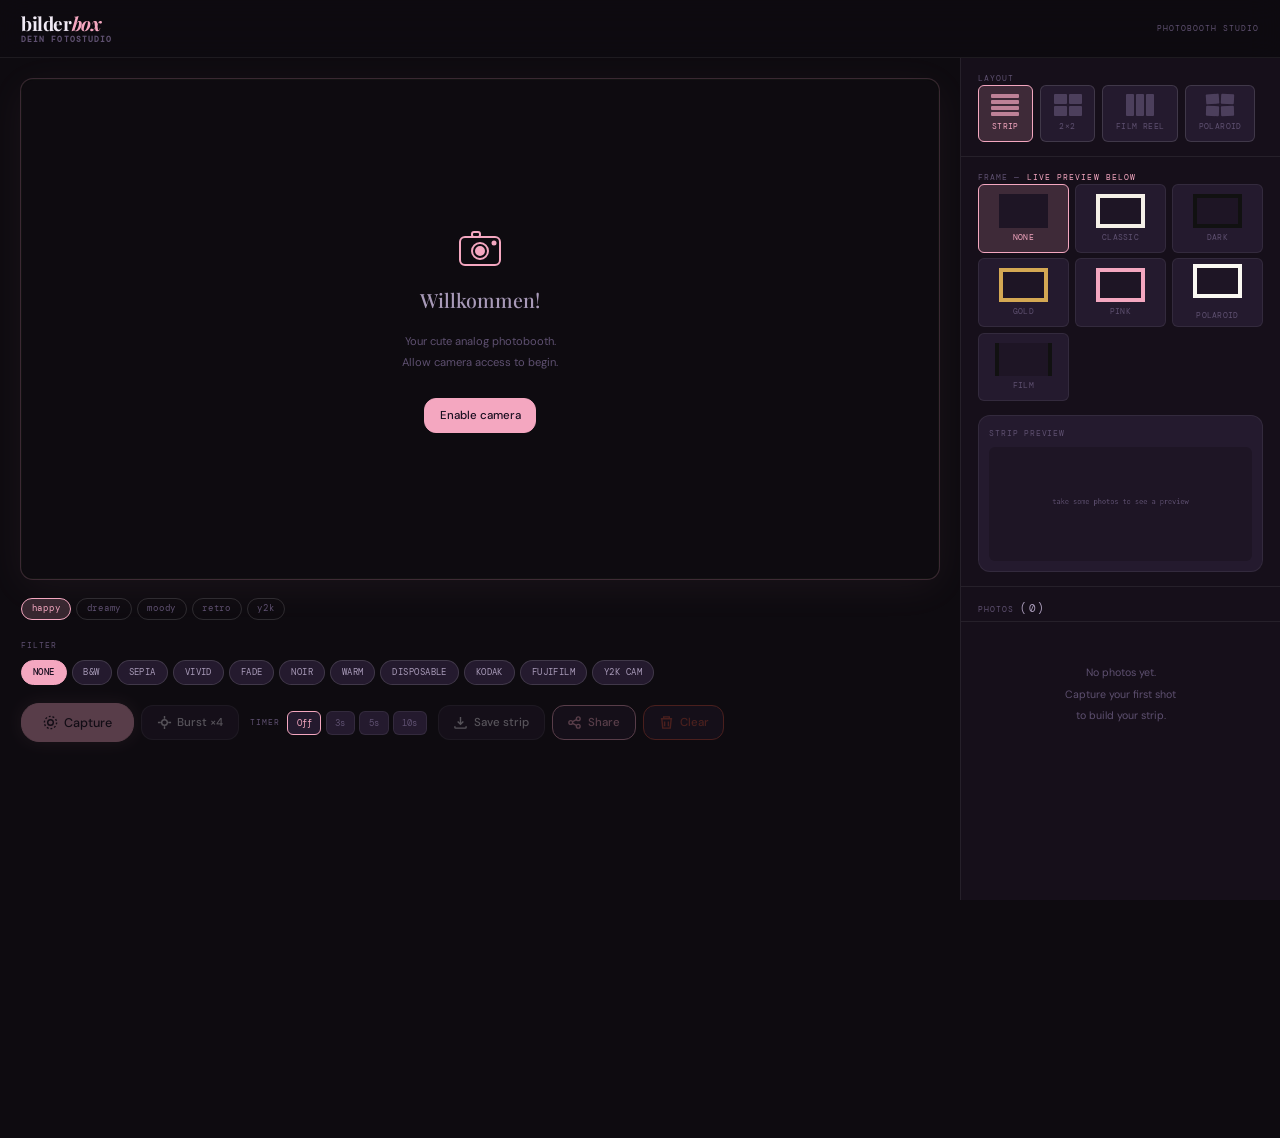
==== index.html @ 15bdc226 "initial commit" ====
<!doctype html>
<html lang="en">
  <head>
    <meta charset="UTF-8" />
    <meta name="viewport" content="width=device-width, initial-scale=1.0" />
    <meta name="theme-color" content="#f4a7c0" />
    <meta
      name="description"
      content="Bilderbox — your cute analog-style photobooth"
    />
    <meta name="apple-mobile-web-app-capable" content="yes" />
    <meta
      name="apple-mobile-web-app-status-bar-style"
      content="black-translucent"
    />
    <meta name="apple-mobile-web-app-title" content="Bilderbox" />
    <title>Bilderbox — Photobooth</title>

    <link rel="manifest" href="manifest.json" />
    <link rel="icon" href="icons/icon.svg" type="image/svg+xml" />
    <link rel="apple-touch-icon" href="icons/icon-192.png" />

    <!-- Bootstrap 5 -->
    <link
      rel="stylesheet"
      href="https://cdn.jsdelivr.net/npm/bootstrap@5.3.3/dist/css/bootstrap.min.css"
    />

    <!-- Google Fonts -->
    <link rel="preconnect" href="https://fonts.googleapis.com" />
    <link
      href="https://fonts.googleapis.com/css2?family=Playfair+Display:ital,wght@0,500;0,700;1,500&family=DM+Mono:wght@400;500&family=DM+Sans:wght@300;400;500&display=swap"
      rel="stylesheet"
    />

    <!-- QR Code lib -->
    <script src="https://cdn.jsdelivr.net/npm/qrcodejs@1.0.0/qrcode.min.js"></script>

    <link rel="stylesheet" href="css/style.css" />
  </head>
  <body>
    <!-- ─── Header ─── -->
    <header class="app-header">
      <div
        class="container-fluid px-3 px-md-4 h-100 d-flex align-items-center justify-content-between"
      >
        <div class="logo">
          bilder<span>box</span>
          <div class="logo-sub">dein fotostudio</div>
        </div>
        <div class="d-flex align-items-center gap-3">
          <div
            id="pwa-install-btn"
            class="install-btn"
            style="display: none"
            onclick="installPWA()"
          >
            <svg
              width="13"
              height="13"
              viewBox="0 0 16 16"
              fill="none"
              stroke="currentColor"
              stroke-width="1.5"
            >
              <path d="M8 2v8M5 7l3 3 3-3" />
              <path d="M2 13h12" />
            </svg>
            Install app
          </div>
          <div class="header-tag">Photobooth Studio</div>
        </div>
      </div>
    </header>

    <!-- ─── App body ─── -->
    <div class="app-body">
      <div class="container-fluid h-100 px-0">
        <div class="row g-0 h-100">
          <!-- ─── Main column ─── -->
          <div class="col-12 col-lg-8 col-xl-9 main-col">
            <!-- Camera -->
            <div class="camera-wrap" id="camera-wrap">
              <div id="startup" class="startup-screen">
                <div class="startup-icon">
                  <svg
                    width="48"
                    height="48"
                    viewBox="0 0 48 48"
                    fill="none"
                    stroke="#f4a7c0"
                    stroke-width="2"
                  >
                    <rect x="4" y="12" width="40" height="28" rx="5" />
                    <circle cx="24" cy="26" r="8" />
                    <circle cx="24" cy="26" r="4" fill="#f4a7c0" />
                    <rect x="16" y="7" width="8" height="5" rx="2" />
                    <circle
                      cx="38"
                      cy="18"
                      r="2.5"
                      fill="#f4a7c0"
                      stroke="none"
                    />
                  </svg>
                </div>
                <h2>Willkommen!</h2>
                <p>
                  Your cute analog photobooth.<br />Allow camera access to
                  begin.
                </p>
                <button class="btn-bb btn-pink" onclick="startCamera()">
                  Enable camera
                </button>
              </div>

              <video id="video" autoplay muted playsinline></video>
              <canvas id="canvas-preview"></canvas>
              <div class="grain"></div>
              <div class="frame-overlay" id="frame-overlay"></div>
              <div class="vignette"></div>
              <div id="countdown"></div>
              <div class="flash" id="flash"></div>

              <!-- Live filter label -->
              <div class="live-filter-label" id="live-filter-label"></div>
            </div>

            <!-- Cute emotion strip -->
            <div class="mood-bar">
              <span onclick="setMood('happy')" class="mood active" title="happy"
                >happy</span
              >
              <span onclick="setMood('dreamy')" class="mood" title="dreamy"
                >dreamy</span
              >
              <span onclick="setMood('moody')" class="mood" title="moody"
                >moody</span
              >
              <span onclick="setMood('retro')" class="mood" title="retro"
                >retro</span
              >
              <span onclick="setMood('y2k')" class="mood" title="y2k">y2k</span>
            </div>

            <!-- Filters -->
            <div class="section-block">
              <div class="section-label">Filter</div>
              <div class="filter-bar" id="filter-bar">
                <button
                  class="filter-btn active"
                  data-filter="none"
                  onclick="setFilter('none', this)"
                >
                  None
                </button>
                <button
                  class="filter-btn"
                  data-filter="bw"
                  onclick="setFilter('bw', this)"
                >
                  B&amp;W
                </button>
                <button
                  class="filter-btn"
                  data-filter="sepia"
                  onclick="setFilter('sepia', this)"
                >
                  Sepia
                </button>
                <button
                  class="filter-btn"
                  data-filter="vivid"
                  onclick="setFilter('vivid', this)"
                >
                  Vivid
                </button>
                <button
                  class="filter-btn"
                  data-filter="fade"
                  onclick="setFilter('fade', this)"
                >
                  Fade
                </button>
                <button
                  class="filter-btn"
                  data-filter="noir"
                  onclick="setFilter('noir', this)"
                >
                  Noir
                </button>
                <button
                  class="filter-btn"
                  data-filter="warm"
                  onclick="setFilter('warm', this)"
                >
                  Warm
                </button>
                <button
                  class="filter-btn"
                  data-filter="disposable"
                  onclick="setFilter('disposable', this)"
                >
                  Disposable
                </button>
                <button
                  class="filter-btn"
                  data-filter="kodak"
                  onclick="setFilter('kodak', this)"
                >
                  Kodak
                </button>
                <button
                  class="filter-btn"
                  data-filter="fujifilm"
                  onclick="setFilter('fujifilm', this)"
                >
                  Fujifilm
                </button>
                <button
                  class="filter-btn"
                  data-filter="y2k"
                  onclick="setFilter('y2k', this)"
                >
                  Y2K Cam
                </button>
              </div>
            </div>

            <!-- Layout selector (mobile) -->
            <div class="section-block d-lg-none">
              <div class="section-label">Layout</div>
              <div id="layout-bar-mobile" class="layout-bar"></div>
            </div>

            <!-- Frame selector (mobile) -->
            <div class="section-block d-lg-none">
              <div class="section-label">
                Frame — <span class="text-pink">preview updates live</span>
              </div>
              <div class="frames-grid" id="frames-grid-mobile"></div>
              <!-- Live strip preview (mobile) -->
              <div class="strip-preview-wrap" id="strip-preview-mobile">
                <div class="strip-preview-label">Strip preview</div>
                <canvas
                  id="strip-preview-canvas-mobile"
                  class="strip-preview-canvas"
                ></canvas>
              </div>
            </div>

            <!-- Controls -->
            <div class="section-block">
              <div class="controls-row">
                <div class="d-flex gap-2 flex-wrap align-items-center">
                  <button
                    class="btn-bb btn-pink capture-main"
                    id="capture-btn"
                    onclick="capturePhoto()"
                    disabled
                  >
                    <svg
                      width="15"
                      height="15"
                      viewBox="0 0 16 16"
                      fill="none"
                      stroke="currentColor"
                      stroke-width="1.5"
                    >
                      <circle cx="8" cy="8" r="3" />
                      <circle cx="8" cy="8" r="6.5" stroke-dasharray="2 2" />
                    </svg>
                    Capture
                  </button>
                  <button
                    class="btn-bb"
                    id="burst-btn"
                    onclick="startBurst()"
                    disabled
                  >
                    <svg
                      width="15"
                      height="15"
                      viewBox="0 0 16 16"
                      fill="none"
                      stroke="currentColor"
                      stroke-width="1.5"
                    >
                      <path d="M1 8h3M12 8h3M8 1v3M8 12v3" />
                      <circle cx="8" cy="8" r="3" />
                    </svg>
                    Burst ×4
                  </button>
                </div>

                <div class="d-flex align-items-center gap-2 flex-wrap">
                  <span class="section-label mb-0">Timer</span>
                  <div class="timer-btns">
                    <button
                      class="timer-btn active"
                      onclick="setTimer(0, this)"
                    >
                      Off
                    </button>
                    <button class="timer-btn" onclick="setTimer(3, this)">
                      3s
                    </button>
                    <button class="timer-btn" onclick="setTimer(5, this)">
                      5s
                    </button>
                    <button class="timer-btn" onclick="setTimer(10, this)">
                      10s
                    </button>
                  </div>
                </div>

                <div class="d-flex gap-2 flex-wrap">
                  <button
                    class="btn-bb"
                    onclick="downloadStrip()"
                    id="print-btn"
                    disabled
                  >
                    <svg
                      width="15"
                      height="15"
                      viewBox="0 0 16 16"
                      fill="none"
                      stroke="currentColor"
                      stroke-width="1.5"
                    >
                      <path d="M8 2v8M5 7l3 3 3-3" />
                      <path d="M2 12v1a1 1 0 001 1h10a1 1 0 001-1v-1" />
                    </svg>
                    Save strip
                  </button>
                  <button
                    class="btn-bb btn-share-main"
                    onclick="openShareHub()"
                    id="share-hub-btn"
                    disabled
                  >
                    <svg
                      width="15"
                      height="15"
                      viewBox="0 0 16 16"
                      fill="none"
                      stroke="currentColor"
                      stroke-width="1.5"
                    >
                      <circle cx="12" cy="4" r="2" />
                      <circle cx="4" cy="8" r="2" />
                      <circle cx="12" cy="12" r="2" />
                      <path d="M6 7l4-2M6 9l4 2" />
                    </svg>
                    Share
                  </button>
                  <button
                    class="btn-bb btn-danger-bb"
                    onclick="clearAll()"
                    id="clear-btn"
                    disabled
                  >
                    <svg
                      width="15"
                      height="15"
                      viewBox="0 0 16 16"
                      fill="none"
                      stroke="currentColor"
                      stroke-width="1.5"
                    >
                      <path
                        d="M2 4h12M5 4V2h6v2M6 7v5M10 7v5M3 4l1 10h8l1-10"
                      />
                    </svg>
                    Clear
                  </button>
                </div>
              </div>
            </div>

            <!-- Mobile strip -->
            <div class="section-block d-lg-none">
              <div class="section-label">
                Photos <span id="photo-count-m" class="count-badge">(0)</span>
              </div>
              <div class="strip-wrap-h" id="strip-wrap-mobile"></div>
            </div>
          </div>
          <!-- /main-col -->

          <!-- ─── Sidebar ─── -->
          <div class="col-lg-4 col-xl-3 sidebar d-none d-lg-flex flex-column">
            <!-- Layout -->
            <div class="sidebar-section">
              <div class="section-label">Layout</div>
              <div id="layout-bar-desktop" class="layout-bar"></div>
            </div>

            <!-- Frame -->
            <div class="sidebar-section">
              <div class="section-label">
                Frame — <span class="text-pink">live preview below</span>
              </div>
              <div class="frames-grid" id="frames-grid-desktop"></div>

              <!-- Live strip preview (desktop) -->
              <div class="strip-preview-wrap mt-3" id="strip-preview-desktop">
                <div class="strip-preview-label">Strip preview</div>
                <canvas
                  id="strip-preview-canvas-desktop"
                  class="strip-preview-canvas"
                ></canvas>
              </div>
            </div>

            <!-- Strip -->
            <div class="sidebar-section pb-1">
              <div class="section-label">
                Photos <span id="photo-count-d" class="count-badge">(0)</span>
              </div>
            </div>
            <div class="strip-wrap flex-fill" id="strip-wrap-desktop">
              <div class="strip-empty" id="strip-empty-d">
                No photos yet.<br />Capture your first shot<br />to build your
                strip.
              </div>
            </div>
          </div>
        </div>
      </div>
    </div>

    <!-- ─── Share Hub Modal ─── -->
    <div class="modal-bg" id="share-modal">
      <div class="modal-card share-hub-card">
        <div class="modal-header-row">
          <h3>Share your strip</h3>
          <button class="modal-close" onclick="closeModal('share-modal')">
            &#10005;
          </button>
        </div>

        <canvas id="share-preview-canvas" class="share-preview-canvas"></canvas>

        <!-- Layout for reel/story -->
        <div class="share-layout-row">
          <button
            class="share-layout-btn active"
            onclick="setShareFormat('strip', this)"
          >
            Strip
          </button>
          <button
            class="share-layout-btn"
            onclick="setShareFormat('reel', this)"
          >
            Reel / Story (9:16)
          </button>
          <button
            class="share-layout-btn"
            onclick="setShareFormat('grid', this)"
          >
            Grid (1:1)
          </button>
        </div>

        <!-- Share buttons -->
        <div class="share-grid">
          <button class="share-btn" onclick="shareToInstagram()">
            <svg
              class="share-ico"
              viewBox="0 0 24 24"
              fill="none"
              stroke="currentColor"
              stroke-width="1.5"
            >
              <rect x="2" y="2" width="20" height="20" rx="5" />
              <circle cx="12" cy="12" r="4.5" />
              <circle cx="17.5" cy="6.5" r="1" fill="currentColor" />
            </svg>
            Instagram
          </button>
          <button class="share-btn" onclick="shareNative()">
            <svg
              class="share-ico"
              viewBox="0 0 24 24"
              fill="none"
              stroke="currentColor"
              stroke-width="1.5"
            >
              <circle cx="18" cy="6" r="3" />
              <circle cx="6" cy="12" r="3" />
              <circle cx="18" cy="18" r="3" />
              <path d="M9 10.5l6-3M9 13.5l6 3" />
            </svg>
            Share
          </button>
          <button class="share-btn" onclick="downloadShareImage()">
            <svg
              class="share-ico"
              viewBox="0 0 24 24"
              fill="none"
              stroke="currentColor"
              stroke-width="1.5"
            >
              <path d="M12 4v12M8 12l4 4 4-4" />
              <path d="M4 18v1a1 1 0 001 1h14a1 1 0 001-1v-1" />
            </svg>
            Download
          </button>
          <button class="share-btn" onclick="showQR()">
            <svg
              class="share-ico"
              viewBox="0 0 24 24"
              fill="none"
              stroke="currentColor"
              stroke-width="1.5"
            >
              <rect x="3" y="3" width="7" height="7" rx="1" />
              <rect x="14" y="3" width="7" height="7" rx="1" />
              <rect x="3" y="14" width="7" height="7" rx="1" />
              <rect
                x="5"
                y="5"
                width="3"
                height="3"
                fill="currentColor"
                stroke="none"
              />
              <rect
                x="16"
                y="5"
                width="3"
                height="3"
                fill="currentColor"
                stroke="none"
              />
              <rect
                x="5"
                y="16"
                width="3"
                height="3"
                fill="currentColor"
                stroke="none"
              />
              <path d="M14 14h3v3M14 17v3h3M17 14h3" />
            </svg>
            QR Code
          </button>
        </div>

        <!-- QR section (hidden by default) -->
        <div id="qr-section" class="qr-section" style="display: none">
          <div class="qr-label">Scan to download this photo strip</div>
          <div id="qr-code-wrap"></div>
          <div class="qr-note">Opens download link. Works on any phone.</div>
        </div>

        <button
          class="btn-bb mt-2"
          style="align-self: flex-start"
          onclick="closeModal('share-modal')"
        >
          Close
        </button>
      </div>
    </div>

    <!-- ─── Single photo modal ─── -->
    <div class="modal-bg" id="photo-modal">
      <div class="modal-card">
        <div class="modal-header-row">
          <h3>Photo</h3>
          <button class="modal-close" onclick="closeModal('photo-modal')">
            &#10005;
          </button>
        </div>
        <img class="modal-preview" id="modal-img" src="" alt="" />
        <div class="d-flex gap-2 flex-wrap">
          <button class="btn-bb btn-pink" onclick="downloadSingle()">
            Download
          </button>
          <button class="btn-bb" onclick="shareNativeSingle()">Share</button>
          <button class="btn-bb btn-danger-bb" onclick="deleteCurrent()">
            Delete
          </button>
        </div>
      </div>
    </div>

    <footer class="app-footer">
      <!-- Top section -->
      <div class="footer-top">
        <!-- Brand -->
        <div class="footer-brand">
          <div>
            <a href="index.html" class="footer-logo">bilder<span>box</span></a>
            <div class="footer-logo-sub">dein fotostudio</div>
          </div>
          <p class="footer-tagline">
            Your cute analog photobooth. No servers, no sign-ups, no cloud.
          </p>
          <div class="status-pill">
            <span class="status-dot"></span>
            All systems operational
          </div>
        </div>

        <!-- Navigation -->
        <div class="footer-nav-block">
          <div class="footer-nav-label">Pages</div>
          <a href="index.html" class="footer-nav-link">
            <span class="link-dot"></span> Photobooth
          </a>
          <a href="about.html" class="footer-nav-link">
            <span class="link-dot"></span> About
          </a>
          <a href="privacy.html" class="footer-nav-link">
            <span class="link-dot"></span> Privacy Policy
          </a>
          <a href="terms.html" class="footer-nav-link">
            <span class="link-dot"></span> Terms of Service
          </a>
          <!-- <a href="mailto:hello@bilderbox.app" class="footer-nav-link">
            <span class="link-dot"></span> Contact
          </a> -->
        </div>

        <!-- Info -->
        <div class="footer-info-block">
          <div class="footer-nav-label">How it works</div>
          <div class="footer-info-item">
            <svg
              width="13"
              height="13"
              viewBox="0 0 16 16"
              fill="none"
              stroke="var(--pink)"
              stroke-width="1.4"
            >
              <circle cx="8" cy="8" r="6.5" />
              <path d="M8 5v4l2.5 1.5" />
            </svg>
            Runs entirely in your browser
          </div>
          <div class="footer-info-item">
            <svg
              width="13"
              height="13"
              viewBox="0 0 16 16"
              fill="none"
              stroke="var(--pink)"
              stroke-width="1.4"
            >
              <rect x="2" y="3" width="12" height="10" rx="1.5" />
              <path d="M5 3V2M11 3V2M2 7h12" />
            </svg>
            Photos stay on your device
          </div>
          <div class="footer-info-item">
            <svg
              width="13"
              height="13"
              viewBox="0 0 16 16"
              fill="none"
              stroke="var(--pink)"
              stroke-width="1.4"
            >
              <path d="M8 2a6 6 0 100 12A6 6 0 008 2z" />
              <path d="M8 5v3l2 2" />
            </svg>
            Zero data collected, ever
          </div>
          <div class="footer-info-item">
            <svg
              width="13"
              height="13"
              viewBox="0 0 16 16"
              fill="none"
              stroke="var(--pink)"
              stroke-width="1.4"
            >
              <path d="M2 10s2-2 4-2 4 4 6 4 4-2 4-2" />
            </svg>
            Installs as a PWA
          </div>
        </div>
      </div>

      <!-- Bottom bar -->
      <div class="footer-bottom">
        <div class="footer-copy">
          &copy; 2026 Bilderbox. All rights reserved.
        </div>
        <div class="footer-legal-links">
          <a href="privacy.html">Privacy</a>
          <a href="terms.html">Terms</a>
          <a href="about.html">About</a>
          <a href="404.html">404</a>
        </div>
        <div class="footer-made-with">
          made with <span>&hearts;</span> and a camera
        </div>
      </div>
    </footer>

    <!-- ─── Toast ─── -->
    <div class="toast-msg" id="toast"></div>

    <!-- Hidden canvases -->
    <canvas id="strip-canvas" style="display: none"></canvas>
    <script src="https://cdn.jsdelivr.net/npm/bootstrap@5.3.3/dist/js/bootstrap.bundle.min.js"></script>
    <script src="js/app.js"></script>
  </body>
</html>
---- css/style.css ----
/* ─────────────────────────────────────────
   Bilderbox — style.css
   Dark + Baby Pink theme, mobile-first, responsive
───────────────────────────────────────── */

/* ─── Tokens ─── */
:root {
  --bg: #0e0b10;
  --bg2: #160f1a;
  --bg3: #1e1525;
  --surface: #241a2e;
  --surface2: #2e2040;
  --border: rgba(255, 255, 255, 0.07);
  --border2: rgba(255, 255, 255, 0.13);

  /* baby pink palette */
  --pink: #f4a7c0;
  --pink2: #f9cad8;
  --pink3: #fce8ef;
  --pink-dim: rgba(244, 167, 192, 0.18);
  --pink-glow: rgba(244, 167, 192, 0.08);

  --text: #f0eaf5;
  --text2: #a89ab8;
  --text3: #5e5070;
  --accent: #d4a853;

  --red: #c84b3a;
  --radius: 6px;
  --radius2: 12px;
  --radius3: 18px;
  --header-h: 58px;
}

/* ─── Reset ─── */
*,
*::before,
*::after {
  box-sizing: border-box;
  margin: 0;
  padding: 0;
}

html,
body {
  height: 100%;
  background: var(--bg);
  color: var(--text);
  font-family: "DM Sans", sans-serif;
  font-size: 14px;
  line-height: 1.6;
  overflow-x: hidden;
}

::-webkit-scrollbar {
  width: 4px;
  height: 4px;
}
::-webkit-scrollbar-track {
  background: transparent;
}
::-webkit-scrollbar-thumb {
  background: var(--border2);
  border-radius: 2px;
}

.text-pink {
  color: var(--pink);
}

/* ─────────────────────────────────────────
   Header
───────────────────────────────────────── */
.app-header {
  height: var(--header-h);
  position: sticky;
  top: 0;
  z-index: 100;
  background: rgba(14, 11, 16, 0.94);
  backdrop-filter: blur(16px);
  border-bottom: 1px solid var(--border);
}

.logo {
  font-family: "Playfair Display", serif;
  font-size: 1.35rem;
  font-weight: 700;
  letter-spacing: -0.02em;
  color: var(--text);
  line-height: 1.1;
}

.logo span {
  color: var(--pink);
  font-style: italic;
}

.logo-sub {
  font-family: "DM Mono", monospace;
  font-size: 0.55rem;
  color: var(--text3);
  letter-spacing: 0.14em;
  text-transform: uppercase;
  font-style: normal;
}

.header-tag {
  font-family: "DM Mono", monospace;
  font-size: 0.58rem;
  color: var(--text3);
  letter-spacing: 0.12em;
  text-transform: uppercase;
}

.install-btn {
  display: inline-flex;
  align-items: center;
  gap: 5px;
  padding: 0.28rem 0.75rem;
  border: 1px solid var(--pink);
  border-radius: 999px;
  color: var(--pink);
  font-size: 0.68rem;
  font-family: "DM Mono", monospace;
  cursor: pointer;
  letter-spacing: 0.05em;
  transition: all 0.15s;
}

.install-btn:hover {
  background: var(--pink-dim);
}

/* ─────────────────────────────────────────
   Layout
───────────────────────────────────────── */
.app-body {
  min-height: calc(100vh - var(--header-h));
}

.main-col {
  padding: 1rem;
  display: flex;
  flex-direction: column;
  gap: 1.1rem;
}

@media (min-width: 768px) {
  .main-col {
    padding: 1.5rem;
    gap: 1.35rem;
  }
}
@media (min-width: 1400px) {
  .main-col {
    padding: 2rem 2.5rem;
  }
}

/* ─────────────────────────────────────────
   Camera
───────────────────────────────────────── */
.camera-wrap {
  position: relative;
  width: 100%;
  aspect-ratio: 4 / 3;
  max-height: 460px;
  background: #000;
  border-radius: var(--radius2);
  overflow: hidden;
  border: 1px solid var(--border);
  box-shadow:
    0 0 0 1px var(--pink-dim),
    0 8px 40px rgba(244, 167, 192, 0.06);
}

@media (min-width: 992px) {
  .camera-wrap {
    max-height: 500px;
  }
}

#video,
#canvas-preview {
  width: 100%;
  height: 100%;
  object-fit: cover;
  display: block;
}

#canvas-preview {
  position: absolute;
  inset: 0;
  opacity: 0;
  pointer-events: none;
  transition: opacity 0.25s;
}

.vignette {
  position: absolute;
  inset: 0;
  background: radial-gradient(
    ellipse at center,
    transparent 55%,
    rgba(14, 11, 16, 0.55) 100%
  );
  pointer-events: none;
}

/* ─── Startup ─── */
.startup-screen {
  position: absolute;
  inset: 0;
  background: var(--bg);
  display: flex;
  flex-direction: column;
  align-items: center;
  justify-content: center;
  gap: 0.85rem;
  z-index: 10;
  text-align: center;
  padding: 2rem;
}

.startup-icon {
  margin-bottom: 0.3rem;
}

.startup-screen h2 {
  font-family: "Playfair Display", serif;
  font-size: 1.4rem;
  color: var(--text2);
  font-weight: 500;
}

.startup-screen p {
  font-size: 0.8rem;
  color: var(--text3);
  line-height: 1.85;
}

/* ─── Grain ─── */
.grain {
  position: absolute;
  inset: 0;
  background-image: url("data:image/svg+xml,%3Csvg viewBox='0 0 200 200' xmlns='http://www.w3.org/2000/svg'%3E%3Cfilter id='n'%3E%3CfeTurbulence type='fractalNoise' baseFrequency='0.75' numOctaves='4' stitchTiles='stitch'/%3E%3C/filter%3E%3Crect width='100%25' height='100%25' filter='url(%23n)' opacity='0.05'/%3E%3C/svg%3E");
  opacity: 0.22;
  mix-blend-mode: overlay;
  pointer-events: none;
}

/* ─── Frame overlays ─── */
.frame-overlay {
  position: absolute;
  inset: 0;
  pointer-events: none;
}

.frame-classic {
  border: 16px solid #f5f0e8;
  box-shadow: inset 0 0 0 2px #d4c9a8;
}
.frame-dark {
  border: 14px solid #0a0a0a;
  box-shadow: inset 0 0 0 2px #222;
}
.frame-gold {
  border: 12px solid transparent;
  border-image: linear-gradient(
      45deg,
      #8b6914,
      #d4a853,
      #f0c96a,
      #d4a853,
      #8b6914
    )
    1;
}
.frame-pink {
  border: 14px solid #f9cad8;
  box-shadow: inset 0 0 0 2px #f4a7c0;
}
.frame-polaroid {
  border: 12px solid #faf8f2;
  border-bottom: 52px solid #faf8f2;
}
.frame-film {
  box-shadow:
    inset 12px 0 0 #111,
    inset -12px 0 0 #111;
}

/* ─── Countdown ─── */
#countdown {
  position: absolute;
  top: 50%;
  left: 50%;
  transform: translate(-50%, -50%);
  font-family: "Playfair Display", serif;
  font-size: 5rem;
  font-weight: 700;
  color: var(--pink2);
  text-shadow: 0 0 40px rgba(244, 167, 192, 0.6);
  opacity: 0;
  pointer-events: none;
  transition: opacity 0.15s;
}

@media (min-width: 768px) {
  #countdown {
    font-size: 7rem;
  }
}

/* ─── Flash ─── */
.flash {
  position: absolute;
  inset: 0;
  background: #fff;
  opacity: 0;
  pointer-events: none;
}
@keyframes flashAnim {
  0% {
    opacity: 0.85;
  }
  100% {
    opacity: 0;
  }
}
.flash.active {
  animation: flashAnim 0.4s ease-out forwards;
}

/* ─── Live filter label ─── */
.live-filter-label {
  position: absolute;
  top: 12px;
  left: 12px;
  padding: 3px 10px;
  background: rgba(244, 167, 192, 0.18);
  border: 1px solid rgba(244, 167, 192, 0.35);
  border-radius: 999px;
  font-family: "DM Mono", monospace;
  font-size: 0.6rem;
  color: var(--pink2);
  letter-spacing: 0.1em;
  text-transform: uppercase;
  pointer-events: none;
  opacity: 0;
  transition: opacity 0.3s;
}

.live-filter-label.visible {
  opacity: 1;
}

/* ─────────────────────────────────────────
   Mood bar
───────────────────────────────────────── */
.mood-bar {
  display: flex;
  gap: 0.35rem;
  flex-wrap: wrap;
}

.mood {
  padding: 0.22rem 0.7rem;
  border: 1px solid var(--border2);
  border-radius: 999px;
  font-family: "DM Mono", monospace;
  font-size: 0.62rem;
  color: var(--text3);
  cursor: pointer;
  letter-spacing: 0.08em;
  transition: all 0.15s;
}

.mood:hover {
  border-color: var(--pink);
  color: var(--pink);
}
.mood.active {
  background: var(--pink-dim);
  border-color: var(--pink);
  color: var(--pink);
}

/* ─────────────────────────────────────────
   Section / Labels
───────────────────────────────────────── */
.section-block {
  display: flex;
  flex-direction: column;
  gap: 0.55rem;
}

.section-label {
  font-family: "DM Mono", monospace;
  font-size: 0.6rem;
  letter-spacing: 0.13em;
  text-transform: uppercase;
  color: var(--text3);
}

/* ─────────────────────────────────────────
   Filters
───────────────────────────────────────── */
.filter-bar {
  display: flex;
  flex-wrap: wrap;
  gap: 0.35rem;
}

.filter-btn {
  padding: 0.28rem 0.78rem;
  border: 1px solid var(--border2);
  background: var(--surface);
  color: var(--text2);
  border-radius: 999px;
  cursor: pointer;
  font-family: "DM Mono", monospace;
  font-size: 0.66rem;
  letter-spacing: 0.05em;
  text-transform: uppercase;
  transition: all 0.15s;
}

.filter-btn:hover {
  border-color: var(--pink);
  color: var(--pink);
}
.filter-btn.active {
  background: var(--pink);
  border-color: var(--pink);
  color: #1a0f20;
  font-weight: 500;
}

/* ─────────────────────────────────────────
   Layout bar
───────────────────────────────────────── */
.layout-bar {
  display: flex;
  gap: 0.5rem;
  flex-wrap: wrap;
}

.layout-btn {
  display: flex;
  flex-direction: column;
  align-items: center;
  gap: 4px;
  padding: 0.55rem 0.9rem;
  border: 1px solid var(--border2);
  background: var(--surface);
  color: var(--text3);
  border-radius: var(--radius);
  cursor: pointer;
  font-family: "DM Mono", monospace;
  font-size: 0.58rem;
  letter-spacing: 0.05em;
  text-transform: uppercase;
  transition: all 0.15s;
}

.layout-btn:hover {
  border-color: var(--pink);
  color: var(--pink2);
}
.layout-btn.active {
  border-color: var(--pink);
  background: var(--pink-dim);
  color: var(--pink);
}

.layout-icon {
  display: grid;
  gap: 2px;
  width: 28px;
  height: 22px;
}

.layout-icon .cell {
  background: currentColor;
  border-radius: 1px;
  opacity: 0.7;
}

/* ─────────────────────────────────────────
   Buttons
───────────────────────────────────────── */
.btn-bb {
  display: inline-flex;
  align-items: center;
  gap: 0.42rem;
  padding: 0.52rem 1.05rem;
  border-radius: var(--radius2);
  border: 1px solid var(--border2);
  background: var(--surface);
  color: var(--text);
  font-family: "DM Sans", sans-serif;
  font-size: 0.82rem;
  font-weight: 500;
  cursor: pointer;
  transition: all 0.15s;
  white-space: nowrap;
}

.btn-bb:hover {
  background: var(--surface2);
  border-color: var(--border2);
}
.btn-bb:disabled {
  opacity: 0.32;
  cursor: not-allowed;
}

.btn-pink {
  background: var(--pink);
  border-color: var(--pink);
  color: #1a0f20;
}
.btn-pink:hover {
  background: var(--pink2);
  border-color: var(--pink2);
}

.capture-main {
  padding: 0.6rem 1.5rem;
  font-size: 0.9rem;
  border-radius: var(--radius3);
  box-shadow: 0 0 18px rgba(244, 167, 192, 0.22);
}

.btn-share-main {
  border-color: var(--pink);
  color: var(--pink);
}
.btn-share-main:hover {
  background: var(--pink-dim);
}

.btn-danger-bb {
  border-color: var(--red);
  color: var(--red);
}
.btn-danger-bb:hover {
  background: rgba(200, 75, 58, 0.1);
}

/* ─────────────────────────────────────────
   Controls row
───────────────────────────────────────── */
.controls-row {
  display: flex;
  flex-wrap: wrap;
  gap: 0.75rem;
  align-items: center;
}

.timer-btns {
  display: flex;
  gap: 0.3rem;
}

.timer-btn {
  padding: 0.26rem 0.62rem;
  border: 1px solid var(--border);
  background: var(--surface);
  color: var(--text3);
  border-radius: var(--radius);
  cursor: pointer;
  font-family: "DM Mono", monospace;
  font-size: 0.66rem;
  transition: all 0.15s;
}

.timer-btn:hover {
  border-color: var(--border2);
}
.timer-btn.active {
  border-color: var(--pink);
  color: var(--pink);
}

/* ─────────────────────────────────────────
   Frames grid
───────────────────────────────────────── */
.frames-grid {
  display: grid;
  grid-template-columns: repeat(3, 1fr);
  gap: 0.4rem;
}

@media (max-width: 991px) {
  .frames-grid {
    grid-template-columns: repeat(6, 1fr);
  }
}
@media (max-width: 500px) {
  .frames-grid {
    grid-template-columns: repeat(3, 1fr);
  }
}

.frame-thumb {
  aspect-ratio: 4 / 3;
  border-radius: var(--radius);
  border: 1.5px solid var(--border);
  cursor: pointer;
  display: flex;
  align-items: center;
  justify-content: center;
  flex-direction: column;
  gap: 3px;
  font-size: 0.55rem;
  color: var(--text3);
  font-family: "DM Mono", monospace;
  text-align: center;
  letter-spacing: 0.04em;
  text-transform: uppercase;
  transition: all 0.15s;
  background: var(--surface);
  overflow: hidden;
}

.frame-thumb:hover {
  border-color: var(--border2);
  color: var(--text2);
}
.frame-thumb.active {
  border-color: var(--pink);
  color: var(--pink);
  background: var(--pink-dim);
}
.frame-thumb-inner {
  width: 55%;
  height: 50%;
  background: var(--bg3);
}

/* ─────────────────────────────────────────
   Strip preview (frame selection)
───────────────────────────────────────── */
.strip-preview-wrap {
  background: var(--surface);
  border: 1px solid var(--border);
  border-radius: var(--radius2);
  padding: 0.75rem;
  display: flex;
  flex-direction: column;
  gap: 0.5rem;
}

.strip-preview-label {
  font-family: "DM Mono", monospace;
  font-size: 0.58rem;
  color: var(--text3);
  letter-spacing: 0.1em;
  text-transform: uppercase;
}

.strip-preview-canvas {
  width: 100%;
  border-radius: var(--radius);
  display: block;
  max-height: 280px;
  object-fit: contain;
}

/* ─────────────────────────────────────────
   Sidebar
───────────────────────────────────────── */
.sidebar {
  border-left: 1px solid var(--border);
  background: var(--bg2);
  height: calc(100vh - var(--header-h));
  position: sticky;
  top: var(--header-h);
  overflow: hidden;
}

.sidebar-section {
  padding: 1rem 1.2rem;
  border-bottom: 1px solid var(--border);
  flex-shrink: 0;
}

/* ─────────────────────────────────────────
   Photo strip — vertical (desktop)
───────────────────────────────────────── */
.strip-wrap {
  overflow-y: auto;
  padding: 0.85rem 1.2rem;
  display: flex;
  flex-direction: column;
  gap: 0.6rem;
}

/* ─── horizontal (mobile) ─── */
.strip-wrap-h {
  display: flex;
  flex-direction: row;
  gap: 0.6rem;
  overflow-x: auto;
  padding: 0.25rem 0 0.5rem;
}

.strip-wrap-h .strip-item {
  flex-shrink: 0;
  width: 150px;
}

.strip-empty {
  color: var(--text3);
  font-size: 0.76rem;
  text-align: center;
  padding: 2rem 1rem;
  line-height: 2;
}

.strip-item {
  position: relative;
  border-radius: var(--radius);
  overflow: hidden;
  border: 1px solid var(--border);
  cursor: pointer;
  transition: border-color 0.15s;
}

.strip-item:hover {
  border-color: var(--pink);
}
.strip-item img {
  width: 100%;
  display: block;
}

.strip-actions {
  position: absolute;
  bottom: 0;
  left: 0;
  right: 0;
  padding: 0.4rem;
  background: linear-gradient(to top, rgba(14, 11, 16, 0.9), transparent);
  display: flex;
  gap: 0.25rem;
  opacity: 0;
  transition: opacity 0.2s;
}

.strip-item:hover .strip-actions {
  opacity: 1;
}

@media (hover: none) {
  .strip-actions {
    opacity: 1;
  }
}

.strip-action-btn {
  flex: 1;
  padding: 0.26rem 0;
  border: 1px solid rgba(255, 255, 255, 0.18);
  border-radius: var(--radius);
  background: rgba(0, 0, 0, 0.5);
  color: #fff;
  font-size: 0.58rem;
  font-family: "DM Mono", monospace;
  letter-spacing: 0.04em;
  text-transform: uppercase;
  cursor: pointer;
  transition: background 0.15s;
}

.strip-action-btn:hover {
  background: rgba(244, 167, 192, 0.25);
}

.count-badge {
  color: var(--text2);
  font-size: 0.75rem;
}

/* ─────────────────────────────────────────
   Share hub modal
───────────────────────────────────────── */
.modal-bg {
  display: none;
  position: fixed;
  inset: 0;
  background: rgba(14, 11, 16, 0.82);
  backdrop-filter: blur(8px);
  z-index: 300;
  align-items: center;
  justify-content: center;
  padding: 1rem;
}

.modal-bg.open {
  display: flex;
}

.modal-card {
  background: var(--bg2);
  border: 1px solid var(--border2);
  border-radius: var(--radius2);
  padding: 1.5rem;
  width: 100%;
  max-width: 420px;
  display: flex;
  flex-direction: column;
  gap: 1rem;
  max-height: 92vh;
  overflow-y: auto;
}

.share-hub-card {
  max-width: 440px;
}

.modal-header-row {
  display: flex;
  align-items: center;
  justify-content: space-between;
}

.modal-header-row h3 {
  font-family: "Playfair Display", serif;
  font-size: 1.05rem;
  font-weight: 500;
}

.modal-close {
  background: none;
  border: none;
  color: var(--text3);
  font-size: 0.9rem;
  cursor: pointer;
  padding: 0.2rem 0.4rem;
  border-radius: var(--radius);
  transition: color 0.15s;
}

.modal-close:hover {
  color: var(--text);
}

.share-preview-canvas {
  width: 100%;
  border-radius: var(--radius);
  display: block;
  max-height: 220px;
  object-fit: contain;
  background: #000;
}

.share-layout-row {
  display: flex;
  gap: 0.4rem;
  flex-wrap: wrap;
}

.share-layout-btn {
  padding: 0.28rem 0.75rem;
  border: 1px solid var(--border2);
  background: var(--surface);
  color: var(--text2);
  border-radius: 999px;
  cursor: pointer;
  font-family: "DM Mono", monospace;
  font-size: 0.64rem;
  letter-spacing: 0.05em;
  text-transform: uppercase;
  transition: all 0.15s;
}

.share-layout-btn:hover {
  border-color: var(--pink);
  color: var(--pink);
}
.share-layout-btn.active {
  background: var(--pink-dim);
  border-color: var(--pink);
  color: var(--pink);
}

.share-grid {
  display: grid;
  grid-template-columns: repeat(2, 1fr);
  gap: 0.5rem;
}

.share-btn {
  display: flex;
  flex-direction: column;
  align-items: center;
  gap: 6px;
  padding: 0.9rem 0.5rem;
  border: 1px solid var(--border2);
  background: var(--surface);
  color: var(--text2);
  border-radius: var(--radius2);
  cursor: pointer;
  font-family: "DM Mono", monospace;
  font-size: 0.65rem;
  letter-spacing: 0.06em;
  text-transform: uppercase;
  transition: all 0.15s;
}

.share-btn:hover {
  border-color: var(--pink);
  color: var(--pink);
  background: var(--pink-dim);
}

.share-ico {
  width: 22px;
  height: 22px;
}

/* ─── QR ─── */
.qr-section {
  display: flex;
  flex-direction: column;
  align-items: center;
  gap: 0.75rem;
  padding: 1rem;
  background: var(--surface);
  border-radius: var(--radius2);
  border: 1px solid var(--border);
}

.qr-label {
  font-size: 0.75rem;
  color: var(--text2);
}

.qr-note {
  font-size: 0.68rem;
  color: var(--text3);
  font-family: "DM Mono", monospace;
}

#qr-code-wrap canvas,
#qr-code-wrap img {
  border-radius: var(--radius);
}

/* ─────────────────────────────────────────
   Single photo modal
───────────────────────────────────────── */
.modal-preview {
  width: 100%;
  border-radius: var(--radius);
  display: block;
}

/* ─────────────────────────────────────────
   Toast
───────────────────────────────────────── */
.toast-msg {
  position: fixed;
  bottom: 1.5rem;
  left: 50%;
  transform: translateX(-50%) translateY(10px);
  background: var(--surface2);
  border: 1px solid var(--pink);
  border-radius: var(--radius3);
  padding: 0.5rem 1.2rem;
  font-size: 0.76rem;
  color: var(--pink2);
  font-family: "DM Mono", monospace;
  letter-spacing: 0.06em;
  opacity: 0;
  transition:
    opacity 0.22s,
    transform 0.22s;
  pointer-events: none;
  z-index: 500;
  white-space: nowrap;
}

.toast-msg.show {
  opacity: 1;
  transform: translateX(-50%) translateY(0);
}

/* ─────────────────────────────────────────
   Responsive
───────────────────────────────────────── */
@media (max-width: 360px) {
  .logo {
    font-size: 1.05rem;
  }
  .header-tag,
  .logo-sub {
    display: none;
  }
}

@media (min-width: 576px) and (max-width: 991px) {
  .camera-wrap {
    max-height: 380px;
  }
}

/* ─────────────────────────────────────────
   Footer
   Append this to the bottom of css/style.css
───────────────────────────────────────── */

.app-footer {
  border-top: 1px solid var(--border);
  background: var(--bg2);
}

.footer-top {
  display: grid;
  grid-template-columns: 1fr 1fr 1fr;
  gap: 2rem;
  padding: 2.5rem 2rem 2rem;
  border-bottom: 1px solid var(--border);
}

@media (max-width: 768px) {
  .footer-top {
    grid-template-columns: 1fr 1fr;
    gap: 1.75rem;
    padding: 2rem 1.25rem 1.5rem;
  }
}

@media (max-width: 480px) {
  .footer-top {
    grid-template-columns: 1fr;
    gap: 1.5rem;
    padding: 1.75rem 1rem 1.25rem;
  }
}

.footer-brand {
  display: flex;
  flex-direction: column;
  gap: 0.7rem;
}

.footer-logo {
  font-family: "Playfair Display", serif;
  font-size: 1.25rem;
  font-weight: 700;
  color: var(--text);
  text-decoration: none;
  letter-spacing: -0.02em;
  line-height: 1;
}

.footer-logo span {
  color: var(--pink);
  font-style: italic;
}

.footer-logo-sub {
  font-family: "DM Mono", monospace;
  font-size: 0.55rem;
  color: var(--text3);
  letter-spacing: 0.14em;
  text-transform: uppercase;
  margin-top: 2px;
}

.footer-tagline {
  font-size: 0.8rem;
  color: var(--text3);
  line-height: 1.7;
  max-width: 200px;
}

.status-pill {
  display: inline-flex;
  align-items: center;
  gap: 6px;
  padding: 0.28rem 0.7rem;
  background: rgba(74, 140, 92, 0.12);
  border: 1px solid rgba(74, 140, 92, 0.25);
  border-radius: 999px;
  font-family: "DM Mono", monospace;
  font-size: 0.6rem;
  color: #7ec89a;
  letter-spacing: 0.08em;
  width: fit-content;
}

.status-dot {
  width: 5px;
  height: 5px;
  background: #7ec89a;
  border-radius: 50%;
  animation: pulse 2s ease-in-out infinite;
}

@keyframes pulse {
  0%,
  100% {
    opacity: 1;
  }
  50% {
    opacity: 0.4;
  }
}

.footer-nav-block {
  display: flex;
  flex-direction: column;
  gap: 0.5rem;
}

.footer-nav-label {
  font-family: "DM Mono", monospace;
  font-size: 0.58rem;
  letter-spacing: 0.13em;
  text-transform: uppercase;
  color: var(--text3);
  margin-bottom: 0.35rem;
}

.footer-nav-link {
  color: var(--text2);
  text-decoration: none;
  font-size: 0.85rem;
  transition: color 0.15s;
  display: inline-flex;
  align-items: center;
  gap: 6px;
}

.footer-nav-link:hover {
  color: var(--pink);
}

.link-dot {
  width: 3px;
  height: 3px;
  background: var(--text3);
  border-radius: 50%;
  flex-shrink: 0;
  transition: background 0.15s;
}

.footer-nav-link:hover .link-dot {
  background: var(--pink);
}

.footer-info-block {
  display: flex;
  flex-direction: column;
  gap: 0.65rem;
}

.footer-info-item {
  display: flex;
  align-items: flex-start;
  gap: 0.6rem;
  font-size: 0.78rem;
  color: var(--text3);
  line-height: 1.5;
}

.footer-info-item svg {
  flex-shrink: 0;
  margin-top: 1px;
}

.footer-bottom {
  display: flex;
  align-items: center;
  justify-content: space-between;
  flex-wrap: wrap;
  gap: 0.75rem;
  padding: 1rem 2rem;
}

@media (max-width: 480px) {
  .footer-bottom {
    flex-direction: column;
    align-items: flex-start;
    padding: 1rem;
    gap: 0.6rem;
  }
}

.footer-copy {
  font-family: "DM Mono", monospace;
  font-size: 0.6rem;
  color: var(--text3);
  letter-spacing: 0.07em;
}

.footer-legal-links {
  display: flex;
  gap: 1.25rem;
  flex-wrap: wrap;
}

.footer-legal-links a {
  font-family: "DM Mono", monospace;
  font-size: 0.6rem;
  letter-spacing: 0.1em;
  text-transform: uppercase;
  color: var(--text3);
  text-decoration: none;
  transition: color 0.15s;
}

.footer-legal-links a:hover {
  color: var(--pink);
}

.footer-made-with {
  font-family: "DM Mono", monospace;
  font-size: 0.6rem;
  color: var(--text3);
  letter-spacing: 0.06em;
}

.footer-made-with span {
  color: var(--pink);
}
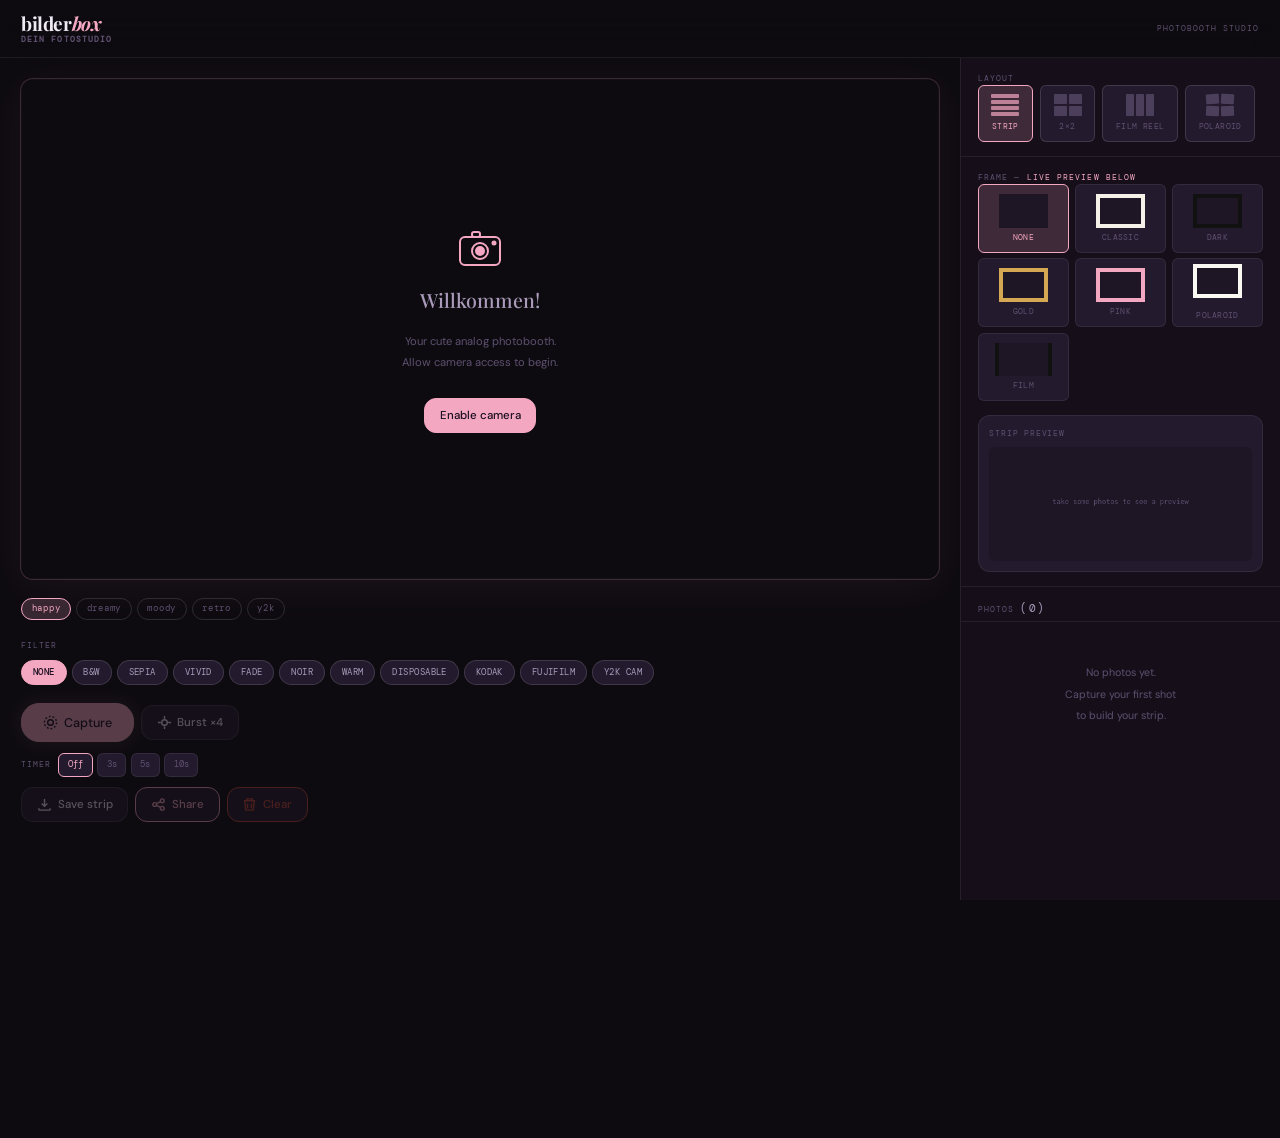
==== commit 713213f1: "changes" ====
--- a/index.html
+++ b/index.html
@@ -67,6 +67,20 @@
               <path d="M2 13h12" />
             </svg>
             Install app
+          </div>
+          <div id="ios-hint" class="install-btn" style="display: none">
+            <svg
+              width="13"
+              height="13"
+              viewBox="0 0 16 16"
+              fill="none"
+              stroke="currentColor"
+              stroke-width="1.5"
+            >
+              <path d="M8 2v6M5 4l3-3 3 3" />
+              <rect x="2" y="10" width="12" height="5" rx="1" />
+            </svg>
+            Share → Add to Home Screen
           </div>
           <div class="header-tag">Photobooth Studio</div>
         </div>
--- a/css/style.css
+++ b/css/style.css
@@ -149,6 +149,9 @@
   .main-col {
     padding: 1.5rem;
     gap: 1.35rem;
+  }
+  .controls-row {
+    flex-direction: row;
   }
 }
 @media (min-width: 1400px) {
@@ -557,6 +560,8 @@
   flex-wrap: wrap;
   gap: 0.75rem;
   align-items: center;
+  flex-direction: column; /* add this */
+  align-items: flex-start;
 }
 
 .timer-btns {
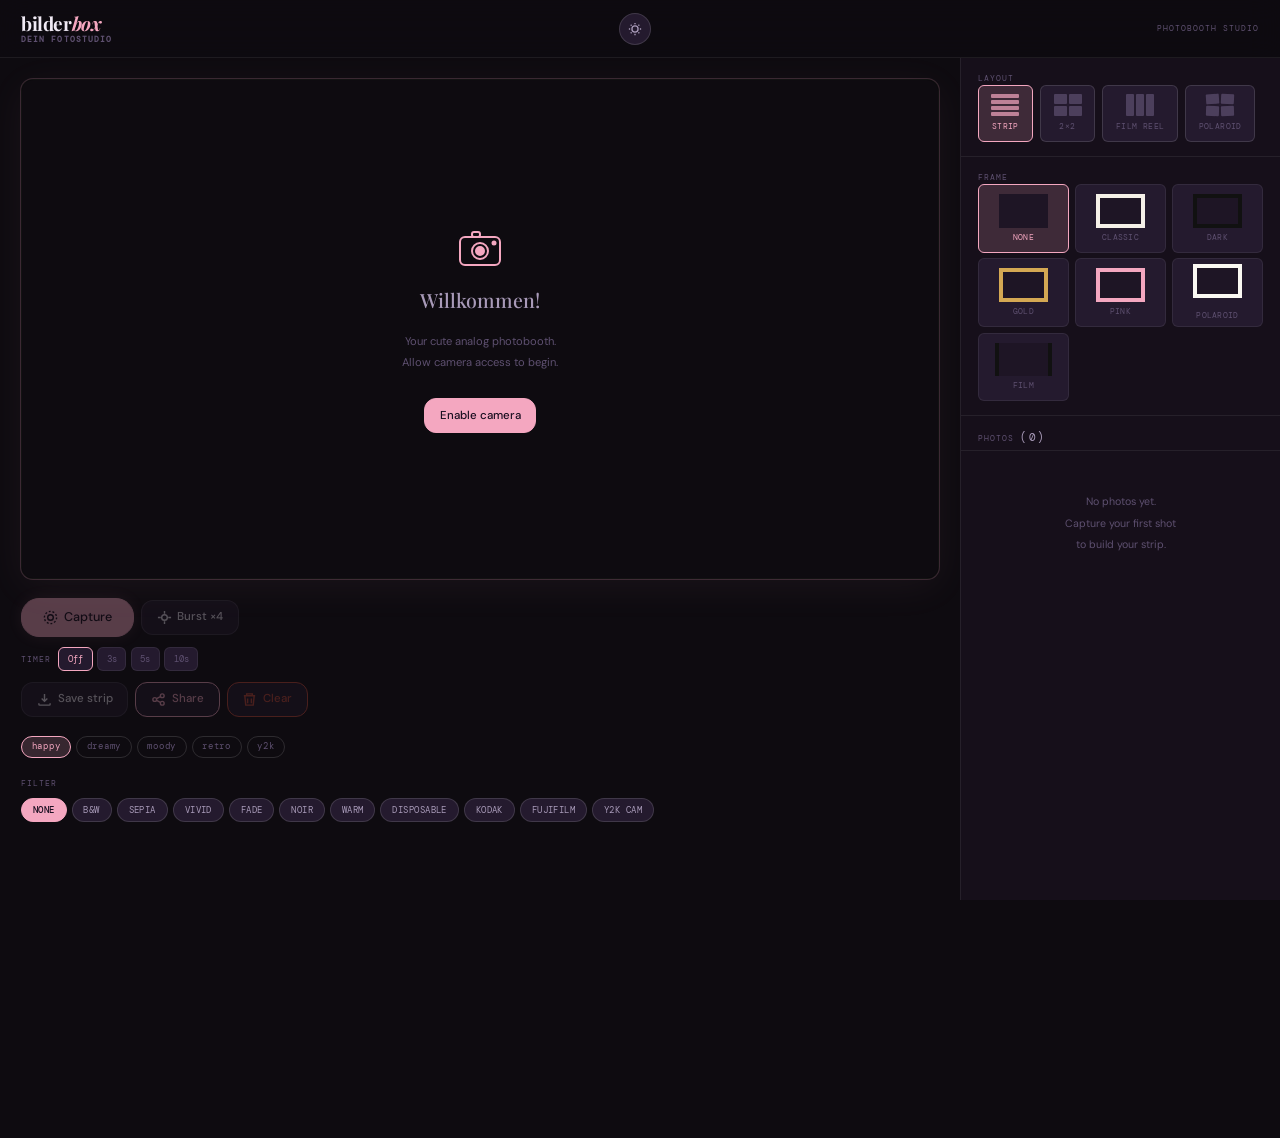
==== commit a2aa19b6: "fixing changes" ====
--- a/index.html
+++ b/index.html
@@ -48,6 +48,39 @@
           bilder<span>box</span>
           <div class="logo-sub">dein fotostudio</div>
         </div>
+        <button
+          id="theme-toggle"
+          class="theme-toggle"
+          onclick="toggleTheme()"
+          title="Toggle light/dark mode"
+        >
+          <svg
+            id="theme-icon-dark"
+            width="14"
+            height="14"
+            viewBox="0 0 16 16"
+            fill="none"
+            stroke="currentColor"
+            stroke-width="1.5"
+          >
+            <circle cx="8" cy="8" r="3.5" />
+            <path
+              d="M8 1v1.5M8 13.5V15M1 8h1.5M13.5 8H15M3.05 3.05l1.06 1.06M11.89 11.89l1.06 1.06M3.05 12.95l1.06-1.06M11.89 4.11l1.06-1.06"
+            />
+          </svg>
+          <svg
+            id="theme-icon-light"
+            width="14"
+            height="14"
+            viewBox="0 0 16 16"
+            fill="none"
+            stroke="currentColor"
+            stroke-width="1.5"
+            style="display: none"
+          >
+            <path d="M13.5 8.5a5.5 5.5 0 01-7-7 6 6 0 107 7z" />
+          </svg>
+        </button>
         <div class="d-flex align-items-center gap-3">
           <div
             id="pwa-install-btn"
@@ -138,129 +171,6 @@
 
               <!-- Live filter label -->
               <div class="live-filter-label" id="live-filter-label"></div>
-            </div>
-
-            <!-- Cute emotion strip -->
-            <div class="mood-bar">
-              <span onclick="setMood('happy')" class="mood active" title="happy"
-                >happy</span
-              >
-              <span onclick="setMood('dreamy')" class="mood" title="dreamy"
-                >dreamy</span
-              >
-              <span onclick="setMood('moody')" class="mood" title="moody"
-                >moody</span
-              >
-              <span onclick="setMood('retro')" class="mood" title="retro"
-                >retro</span
-              >
-              <span onclick="setMood('y2k')" class="mood" title="y2k">y2k</span>
-            </div>
-
-            <!-- Filters -->
-            <div class="section-block">
-              <div class="section-label">Filter</div>
-              <div class="filter-bar" id="filter-bar">
-                <button
-                  class="filter-btn active"
-                  data-filter="none"
-                  onclick="setFilter('none', this)"
-                >
-                  None
-                </button>
-                <button
-                  class="filter-btn"
-                  data-filter="bw"
-                  onclick="setFilter('bw', this)"
-                >
-                  B&amp;W
-                </button>
-                <button
-                  class="filter-btn"
-                  data-filter="sepia"
-                  onclick="setFilter('sepia', this)"
-                >
-                  Sepia
-                </button>
-                <button
-                  class="filter-btn"
-                  data-filter="vivid"
-                  onclick="setFilter('vivid', this)"
-                >
-                  Vivid
-                </button>
-                <button
-                  class="filter-btn"
-                  data-filter="fade"
-                  onclick="setFilter('fade', this)"
-                >
-                  Fade
-                </button>
-                <button
-                  class="filter-btn"
-                  data-filter="noir"
-                  onclick="setFilter('noir', this)"
-                >
-                  Noir
-                </button>
-                <button
-                  class="filter-btn"
-                  data-filter="warm"
-                  onclick="setFilter('warm', this)"
-                >
-                  Warm
-                </button>
-                <button
-                  class="filter-btn"
-                  data-filter="disposable"
-                  onclick="setFilter('disposable', this)"
-                >
-                  Disposable
-                </button>
-                <button
-                  class="filter-btn"
-                  data-filter="kodak"
-                  onclick="setFilter('kodak', this)"
-                >
-                  Kodak
-                </button>
-                <button
-                  class="filter-btn"
-                  data-filter="fujifilm"
-                  onclick="setFilter('fujifilm', this)"
-                >
-                  Fujifilm
-                </button>
-                <button
-                  class="filter-btn"
-                  data-filter="y2k"
-                  onclick="setFilter('y2k', this)"
-                >
-                  Y2K Cam
-                </button>
-              </div>
-            </div>
-
-            <!-- Layout selector (mobile) -->
-            <div class="section-block d-lg-none">
-              <div class="section-label">Layout</div>
-              <div id="layout-bar-mobile" class="layout-bar"></div>
-            </div>
-
-            <!-- Frame selector (mobile) -->
-            <div class="section-block d-lg-none">
-              <div class="section-label">
-                Frame — <span class="text-pink">preview updates live</span>
-              </div>
-              <div class="frames-grid" id="frames-grid-mobile"></div>
-              <!-- Live strip preview (mobile) -->
-              <div class="strip-preview-wrap" id="strip-preview-mobile">
-                <div class="strip-preview-label">Strip preview</div>
-                <canvas
-                  id="strip-preview-canvas-mobile"
-                  class="strip-preview-canvas"
-                ></canvas>
-              </div>
             </div>
 
             <!-- Controls -->
@@ -393,6 +303,127 @@
               </div>
             </div>
 
+            <!-- Cute emotion strip -->
+            <div class="mood-bar">
+              <span onclick="setMood('happy')" class="mood active" title="happy"
+                >happy</span
+              >
+              <span onclick="setMood('dreamy')" class="mood" title="dreamy"
+                >dreamy</span
+              >
+              <span onclick="setMood('moody')" class="mood" title="moody"
+                >moody</span
+              >
+              <span onclick="setMood('retro')" class="mood" title="retro"
+                >retro</span
+              >
+              <span onclick="setMood('y2k')" class="mood" title="y2k">y2k</span>
+            </div>
+
+            <!-- Filters -->
+            <div class="section-block">
+              <div class="section-label">Filter</div>
+              <div class="filter-bar" id="filter-bar">
+                <button
+                  class="filter-btn active"
+                  data-filter="none"
+                  onclick="setFilter('none', this)"
+                >
+                  None
+                </button>
+                <button
+                  class="filter-btn"
+                  data-filter="bw"
+                  onclick="setFilter('bw', this)"
+                >
+                  B&amp;W
+                </button>
+                <button
+                  class="filter-btn"
+                  data-filter="sepia"
+                  onclick="setFilter('sepia', this)"
+                >
+                  Sepia
+                </button>
+                <button
+                  class="filter-btn"
+                  data-filter="vivid"
+                  onclick="setFilter('vivid', this)"
+                >
+                  Vivid
+                </button>
+                <button
+                  class="filter-btn"
+                  data-filter="fade"
+                  onclick="setFilter('fade', this)"
+                >
+                  Fade
+                </button>
+                <button
+                  class="filter-btn"
+                  data-filter="noir"
+                  onclick="setFilter('noir', this)"
+                >
+                  Noir
+                </button>
+                <button
+                  class="filter-btn"
+                  data-filter="warm"
+                  onclick="setFilter('warm', this)"
+                >
+                  Warm
+                </button>
+                <button
+                  class="filter-btn"
+                  data-filter="disposable"
+                  onclick="setFilter('disposable', this)"
+                >
+                  Disposable
+                </button>
+                <button
+                  class="filter-btn"
+                  data-filter="kodak"
+                  onclick="setFilter('kodak', this)"
+                >
+                  Kodak
+                </button>
+                <button
+                  class="filter-btn"
+                  data-filter="fujifilm"
+                  onclick="setFilter('fujifilm', this)"
+                >
+                  Fujifilm
+                </button>
+                <button
+                  class="filter-btn"
+                  data-filter="y2k"
+                  onclick="setFilter('y2k', this)"
+                >
+                  Y2K Cam
+                </button>
+              </div>
+            </div>
+
+            <!-- Layout selector (mobile) -->
+            <div class="section-block d-lg-none">
+              <div class="section-label">Layout</div>
+              <div id="layout-bar-mobile" class="layout-bar"></div>
+            </div>
+
+            <!-- Frame selector (mobile) -->
+            <div class="section-block d-lg-none">
+              <div class="section-label">Frame</div>
+              <div class="frames-grid" id="frames-grid-mobile"></div>
+              <!-- Live strip preview (mobile) -->
+              <!-- <div class="strip-preview-wrap" id="strip-preview-mobile">
+                <div class="strip-preview-label">Strip preview</div>
+                <canvas
+                  id="strip-preview-canvas-mobile"
+                  class="strip-preview-canvas"
+                ></canvas>
+              </div> -->
+            </div>
+
             <!-- Mobile strip -->
             <div class="section-block d-lg-none">
               <div class="section-label">
@@ -413,19 +444,16 @@
 
             <!-- Frame -->
             <div class="sidebar-section">
-              <div class="section-label">
-                Frame — <span class="text-pink">live preview below</span>
-              </div>
+              <div class="section-label">Frame</div>
               <div class="frames-grid" id="frames-grid-desktop"></div>
 
-              <!-- Live strip preview (desktop) -->
-              <div class="strip-preview-wrap mt-3" id="strip-preview-desktop">
+              <!-- <div class="strip-preview-wrap mt-3" id="strip-preview-desktop">
                 <div class="strip-preview-label">Strip preview</div>
                 <canvas
                   id="strip-preview-canvas-desktop"
                   class="strip-preview-canvas"
                 ></canvas>
-              </div>
+              </div> -->
             </div>
 
             <!-- Strip -->
--- a/css/style.css
+++ b/css/style.css
@@ -32,6 +32,30 @@
   --header-h: 58px;
 }
 
+/* ─── Light mode overrides ─── */
+body.light-mode {
+  --bg: #fdf6f9;
+  --bg2: #f7edf3;
+  --bg3: #f0e0ea;
+  --surface: #fce8f1;
+  --surface2: #f9d6e8;
+  --border: rgba(180, 100, 140, 0.15);
+  --border2: rgba(180, 100, 140, 0.25);
+
+  --pink: #e8749a;
+  --pink2: #d45c86;
+  --pink3: #fce8ef;
+  --pink-dim: rgba(232, 116, 154, 0.12);
+  --pink-glow: rgba(232, 116, 154, 0.08);
+
+  --text: #2a1520;
+  --text2: #6b3050;
+  --text3: #b07090;
+  --accent: #c4873a;
+
+  --red: #c0392b;
+}
+
 /* ─── Reset ─── */
 *,
 *::before,
@@ -166,8 +190,8 @@
 .camera-wrap {
   position: relative;
   width: 100%;
-  aspect-ratio: 4 / 3;
-  max-height: 460px;
+  aspect-ratio: 3 / 4;
+  max-height: 55vh;
   background: #000;
   border-radius: var(--radius2);
   overflow: hidden;
@@ -183,12 +207,33 @@
   }
 }
 
+@media (max-width: 991px) {
+  .main-col {
+    gap: 0.75rem;
+    padding: 0.75rem;
+  }
+
+  /* hide mood bar and filter bar initially on mobile to save space */
+  .mood-bar,
+  .section-block:has(#filter-bar) {
+    order: 3;
+  }
+
+  /* push capture controls to top */
+  .section-block:has(#capture-btn) {
+    order: 1;
+  }
+}
+
 #video,
 #canvas-preview {
   width: 100%;
   height: 100%;
   object-fit: cover;
   display: block;
+}
+#video {
+  transform: scaleX(-1);
 }
 
 #canvas-preview {
@@ -1234,3 +1279,47 @@
 .footer-made-with span {
   color: var(--pink);
 }
+
+
+/* ─── Theme toggle ─── */
+.theme-toggle {
+  display: inline-flex;
+  align-items: center;
+  justify-content: center;
+  width: 32px;
+  height: 32px;
+  border: 1px solid var(--border2);
+  border-radius: 50%;
+  background: var(--surface);
+  color: var(--text2);
+  cursor: pointer;
+  transition: all 0.15s;
+  flex-shrink: 0;
+}
+
+.theme-toggle:hover {
+  border-color: var(--pink);
+  color: var(--pink);
+  background: var(--pink-dim);
+}
+
+body.light-mode .app-header {
+  background: rgba(253,246,249,0.94);
+}
+
+body.light-mode .startup-screen {
+  background: var(--bg);
+}
+
+body.light-mode .camera-wrap {
+  box-shadow: 0 0 0 1px var(--pink-dim), 0 8px 40px rgba(232,116,154,0.08);
+}
+
+body.light-mode .vignette {
+  background: radial-gradient(ellipse at center, transparent 55%, rgba(253,246,249,0.5) 100%);
+}
+
+body.light-mode #countdown {
+  color: var(--pink2);
+  text-shadow: 0 0 40px rgba(232,116,154,0.5);
+}
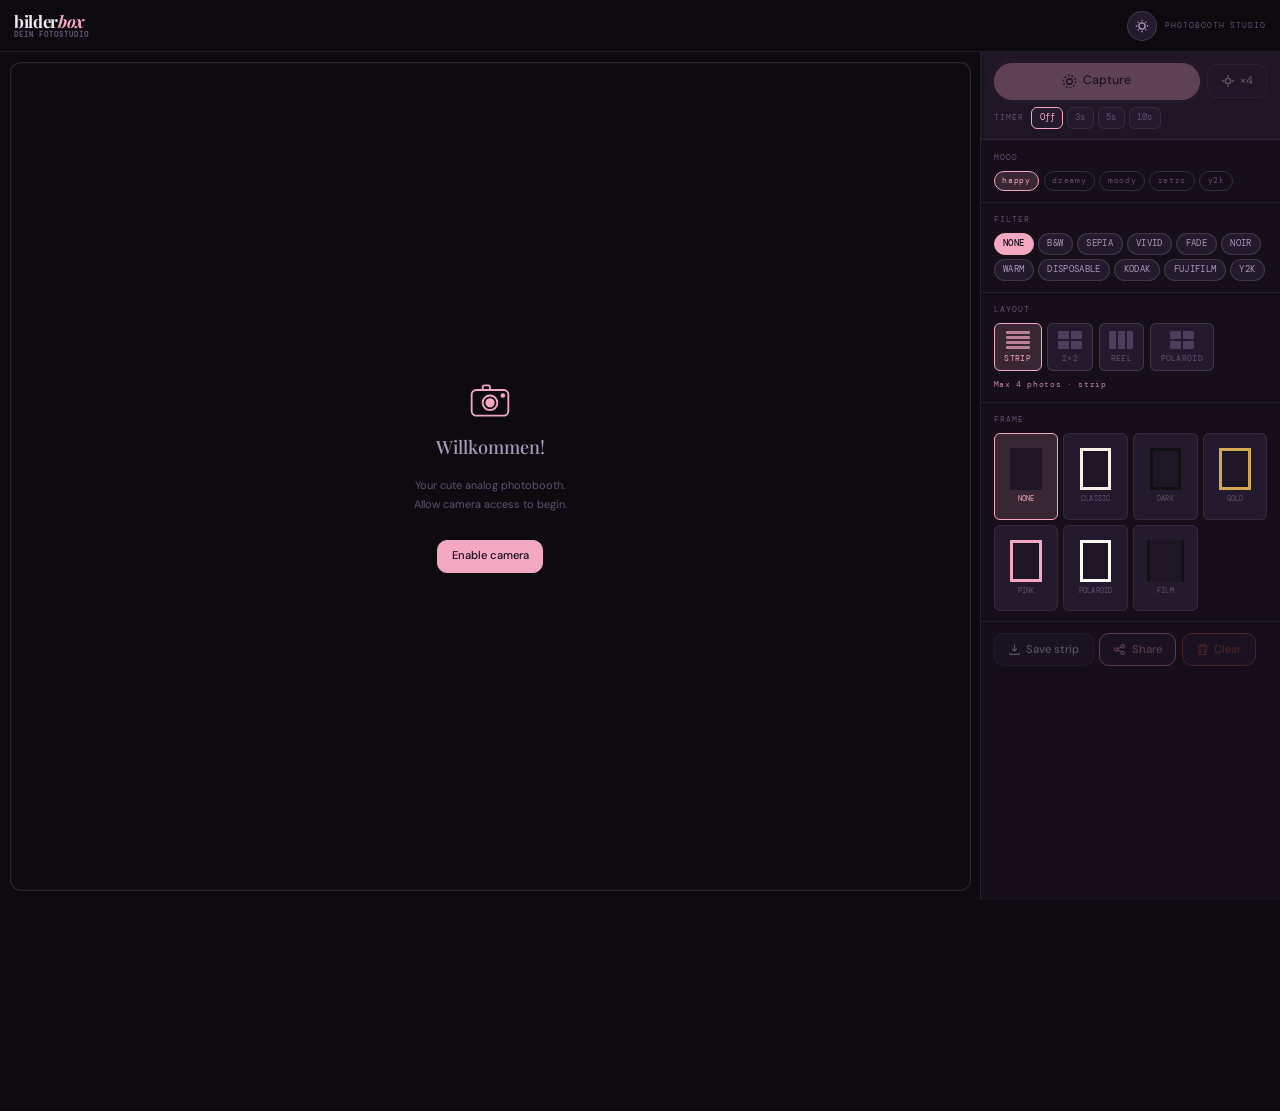
==== commit 54ff8a7d: "fixing changes" ====
--- a/index.html
+++ b/index.html
@@ -6,7 +6,7 @@
     <meta name="theme-color" content="#f4a7c0" />
     <meta
       name="description"
-      content="Bilderbox — your cute analog-style photobooth"
+      content="Bilderbox — your cute analog-style photobooth. Free, private, runs entirely in your browser."
     />
     <meta name="apple-mobile-web-app-capable" content="yes" />
     <meta
@@ -14,80 +14,300 @@
       content="black-translucent"
     />
     <meta name="apple-mobile-web-app-title" content="Bilderbox" />
+
+    <!-- Open Graph -->
+    <meta property="og:title" content="Bilderbox — Photobooth" />
+    <meta
+      property="og:description"
+      content="Your cute analog photobooth. Free, private, no sign-up."
+    />
+    <meta property="og:type" content="website" />
+    <meta property="og:url" content="https://bilderbox.netlify.app" />
+
     <title>Bilderbox — Photobooth</title>
 
     <link rel="manifest" href="manifest.json" />
     <link rel="icon" href="icons/icon.svg" type="image/svg+xml" />
     <link rel="apple-touch-icon" href="icons/icon-192.png" />
-
-    <!-- Bootstrap 5 -->
+    <link rel="canonical" href="https://bilderbox.netlify.app/" />
+
     <link
       rel="stylesheet"
       href="https://cdn.jsdelivr.net/npm/bootstrap@5.3.3/dist/css/bootstrap.min.css"
     />
-
-    <!-- Google Fonts -->
     <link rel="preconnect" href="https://fonts.googleapis.com" />
     <link
       href="https://fonts.googleapis.com/css2?family=Playfair+Display:ital,wght@0,500;0,700;1,500&family=DM+Mono:wght@400;500&family=DM+Sans:wght@300;400;500&display=swap"
       rel="stylesheet"
     />
-
-    <!-- QR Code lib -->
     <script src="https://cdn.jsdelivr.net/npm/qrcodejs@1.0.0/qrcode.min.js"></script>
-
     <link rel="stylesheet" href="css/style.css" />
+
+    <script defer src="https://cloud.umami.is/script.js" data-website-id="8510a201-ba22-4b97-b4d2-8b48fc67fcce"></script>
   </head>
   <body>
+    <!-- No-JS fallback -->
+    <noscript>
+      <div
+        style="
+          position: fixed;
+          inset: 0;
+          background: #0e0b10;
+          color: #f0eaf5;
+          display: flex;
+          align-items: center;
+          justify-content: center;
+          text-align: center;
+          padding: 2rem;
+          font-family: sans-serif;
+          z-index: 9999;
+        "
+      >
+        <div>
+          <p style="font-size: 1.4rem; color: #f4a7c0; margin-bottom: 1rem">
+            JavaScript required
+          </p>
+          <p style="font-size: 0.9rem; color: #a89ab8; line-height: 1.8">
+            Bilderbox needs JavaScript to access your camera and run the
+            photobooth.<br />Please enable JavaScript in your browser settings.
+          </p>
+        </div>
+      </div>
+    </noscript>
+
+    <!-- ─── Error boundary overlay (shown on fatal JS errors) ─── -->
+    <div
+      id="error-boundary"
+      style="
+        display: none;
+        position: fixed;
+        inset: 0;
+        background: #0e0b10;
+        color: #f0eaf5;
+        display: none;
+        align-items: center;
+        justify-content: center;
+        text-align: center;
+        padding: 2rem;
+        z-index: 9998;
+      "
+    >
+      <div>
+        <p
+          style="
+            font-size: 1.3rem;
+            color: #f4a7c0;
+            margin-bottom: 0.75rem;
+            font-family: &quot;Playfair Display&quot;, serif;
+            font-style: italic;
+          "
+        >
+          Something went wrong
+        </p>
+        <p
+          id="error-boundary-msg"
+          style="
+            font-size: 0.82rem;
+            color: #a89ab8;
+            line-height: 1.8;
+            margin-bottom: 1.5rem;
+            font-family: &quot;DM Sans&quot;, sans-serif;
+          "
+        >
+          An unexpected error occurred.
+        </p>
+        <button
+          onclick="location.reload()"
+          style="
+            padding: 0.6rem 1.4rem;
+            background: #f4a7c0;
+            border: none;
+            border-radius: 999px;
+            color: #1a0f20;
+            font-size: 0.85rem;
+            font-weight: 500;
+            cursor: pointer;
+            font-family: &quot;DM Sans&quot;, sans-serif;
+          "
+        >
+          Reload app
+        </button>
+      </div>
+    </div>
+
     <!-- ─── Header ─── -->
     <header class="app-header">
-      <div
-        class="container-fluid px-3 px-md-4 h-100 d-flex align-items-center justify-content-between"
-      >
+      <div class="hdr-inner">
         <div class="logo">
           bilder<span>box</span>
           <div class="logo-sub">dein fotostudio</div>
         </div>
-        <button
-          id="theme-toggle"
-          class="theme-toggle"
-          onclick="toggleTheme()"
-          title="Toggle light/dark mode"
-        >
-          <svg
-            id="theme-icon-dark"
-            width="14"
-            height="14"
-            viewBox="0 0 16 16"
-            fill="none"
-            stroke="currentColor"
-            stroke-width="1.5"
-          >
-            <circle cx="8" cy="8" r="3.5" />
-            <path
-              d="M8 1v1.5M8 13.5V15M1 8h1.5M13.5 8H15M3.05 3.05l1.06 1.06M11.89 11.89l1.06 1.06M3.05 12.95l1.06-1.06M11.89 4.11l1.06-1.06"
-            />
-          </svg>
-          <svg
-            id="theme-icon-light"
-            width="14"
-            height="14"
-            viewBox="0 0 16 16"
-            fill="none"
-            stroke="currentColor"
-            stroke-width="1.5"
-            style="display: none"
-          >
-            <path d="M13.5 8.5a5.5 5.5 0 01-7-7 6 6 0 107 7z" />
-          </svg>
-        </button>
-        <div class="d-flex align-items-center gap-3">
+        <div class="hdr-right">
+          <button
+            id="theme-toggle"
+            class="theme-toggle"
+            onclick="toggleTheme()"
+            title="Toggle theme"
+            aria-label="Toggle light/dark mode"
+          >
+            <svg
+              id="theme-icon-dark"
+              width="14"
+              height="14"
+              viewBox="0 0 16 16"
+              fill="none"
+              stroke="currentColor"
+              stroke-width="1.5"
+              aria-hidden="true"
+            >
+              <circle cx="8" cy="8" r="3.5" />
+              <path
+                d="M8 1v1.5M8 13.5V15M1 8h1.5M13.5 8H15M3.05 3.05l1.06 1.06M11.89 11.89l1.06 1.06M3.05 12.95l1.06-1.06M11.89 4.11l1.06-1.06"
+              />
+            </svg>
+            <svg
+              id="theme-icon-light"
+              width="14"
+              height="14"
+              viewBox="0 0 16 16"
+              fill="none"
+              stroke="currentColor"
+              stroke-width="1.5"
+              style="display: none"
+              aria-hidden="true"
+            >
+              <path d="M13.5 8.5a5.5 5.5 0 01-7-7 6 6 0 107 7z" />
+            </svg>
+          </button>
           <div
             id="pwa-install-btn"
             class="install-btn"
             style="display: none"
             onclick="installPWA()"
-          >
+            role="button"
+            tabindex="0"
+          >
+            <svg
+              width="12"
+              height="12"
+              viewBox="0 0 16 16"
+              fill="none"
+              stroke="currentColor"
+              stroke-width="1.5"
+              aria-hidden="true"
+            >
+              <path d="M8 2v8M5 7l3 3 3-3" />
+              <path d="M2 13h12" />
+            </svg>
+            Install
+          </div>
+          <div
+            id="ios-hint"
+            class="install-btn"
+            style="display: none"
+            title="Open Share menu → Add to Home Screen"
+          >
+            <svg
+              width="12"
+              height="12"
+              viewBox="0 0 16 16"
+              fill="none"
+              stroke="currentColor"
+              stroke-width="1.5"
+              aria-hidden="true"
+            >
+              <path d="M8 2v6M5 4l3-3 3 3" />
+              <rect x="2" y="10" width="12" height="5" rx="1" />
+            </svg>
+            Add to Home
+          </div>
+          <div class="header-tag d-none d-md-block">Photobooth Studio</div>
+        </div>
+      </div>
+    </header>
+
+    <!-- ─── Workspace ─── -->
+    <div class="workspace">
+      <!-- LEFT: camera -->
+      <div class="cam-col">
+        <div class="camera-wrap" id="camera-wrap">
+          <!-- Startup -->
+          <div id="startup" class="startup-screen">
+            <div class="startup-icon">
+              <svg
+                width="44"
+                height="44"
+                viewBox="0 0 48 48"
+                fill="none"
+                stroke="#f4a7c0"
+                stroke-width="2"
+                aria-hidden="true"
+              >
+                <rect x="4" y="12" width="40" height="28" rx="5" />
+                <circle cx="24" cy="26" r="8" />
+                <circle cx="24" cy="26" r="4" fill="#f4a7c0" />
+                <rect x="16" y="7" width="8" height="5" rx="2" />
+                <circle cx="38" cy="18" r="2.5" fill="#f4a7c0" stroke="none" />
+              </svg>
+            </div>
+            <h2>Willkommen!</h2>
+            <p>
+              Your cute analog photobooth.<br />Allow camera access to begin.
+            </p>
+            <button class="btn-bb btn-pink" onclick="startCamera()">
+              Enable camera
+            </button>
+          </div>
+
+          <!-- Camera error state -->
+          <div id="camera-error" class="startup-screen" style="display: none">
+            <div class="startup-icon">
+              <svg
+                width="40"
+                height="40"
+                viewBox="0 0 48 48"
+                fill="none"
+                stroke="#c84b3a"
+                stroke-width="2"
+                aria-hidden="true"
+              >
+                <circle cx="24" cy="24" r="20" />
+                <path d="M24 14v12M24 32v2" />
+              </svg>
+            </div>
+            <h2 style="color: var(--text2)">Camera unavailable</h2>
+            <p id="camera-error-msg">Could not access camera.</p>
+            <button class="btn-bb btn-pink" onclick="retryCameraAccess()">
+              Try again
+            </button>
+            <button
+              class="btn-bb"
+              onclick="showCameraHelp()"
+              style="margin-top: 0.25rem"
+            >
+              How to fix this
+            </button>
+          </div>
+
+          <video id="video" autoplay muted playsinline></video>
+          <canvas id="canvas-preview"></canvas>
+          <div class="grain" aria-hidden="true"></div>
+          <div
+            class="frame-overlay"
+            id="frame-overlay"
+            aria-hidden="true"
+          ></div>
+          <div class="vignette" aria-hidden="true"></div>
+          <div id="countdown" aria-live="assertive"></div>
+          <div class="flash" id="flash" aria-hidden="true"></div>
+          <div
+            class="live-filter-label"
+            id="live-filter-label"
+            aria-live="polite"
+          ></div>
+
+          <!-- Browser compatibility warning -->
+          <div id="compat-warn" class="compat-warn" style="display: none">
             <svg
               width="13"
               height="13"
@@ -95,13 +315,268 @@
               fill="none"
               stroke="currentColor"
               stroke-width="1.5"
-            >
-              <path d="M8 2v8M5 7l3 3 3-3" />
-              <path d="M2 13h12" />
-            </svg>
-            Install app
-          </div>
-          <div id="ios-hint" class="install-btn" style="display: none">
+              aria-hidden="true"
+            >
+              <circle cx="8" cy="8" r="6.5" />
+              <path d="M8 5v4M8 11v1" />
+            </svg>
+            <span id="compat-warn-msg"></span>
+          </div>
+        </div>
+
+        <!-- Mobile strip -->
+        <!-- <div class="d-lg-none cam-mobile-strip">
+          <div class="section-label">Photos</div>
+          <div class="strip-wrap-h" id="strip-wrap-mobile"></div>
+        </div> -->
+      </div>
+
+      <!-- RIGHT: controls -->
+      <div class="ctrl-col">
+        <!-- Capture -->
+        <div class="ctrl-section capture-section">
+          <div class="capture-row">
+            <button
+              class="btn-bb btn-pink capture-main"
+              id="capture-btn"
+              onclick="capturePhoto()"
+              disabled
+              aria-label="Take photo"
+            >
+              <svg
+                width="15"
+                height="15"
+                viewBox="0 0 16 16"
+                fill="none"
+                stroke="currentColor"
+                stroke-width="1.5"
+                aria-hidden="true"
+              >
+                <circle cx="8" cy="8" r="3" />
+                <circle cx="8" cy="8" r="6.5" stroke-dasharray="2 2" />
+              </svg>
+              Capture
+            </button>
+            <button
+              class="btn-bb"
+              id="burst-btn"
+              onclick="startBurst()"
+              disabled
+              aria-label="Take 4 photos in burst"
+            >
+              <svg
+                width="14"
+                height="14"
+                viewBox="0 0 16 16"
+                fill="none"
+                stroke="currentColor"
+                stroke-width="1.5"
+                aria-hidden="true"
+              >
+                <path d="M1 8h3M12 8h3M8 1v3M8 12v3" />
+                <circle cx="8" cy="8" r="3" />
+              </svg>
+              ×4
+            </button>
+          </div>
+          <div class="timer-row">
+            <span class="section-label mb-0">Timer</span>
+            <div class="timer-btns" role="group" aria-label="Self-timer">
+              <button class="timer-btn active" onclick="setTimer(0, this)">
+                Off
+              </button>
+              <button class="timer-btn" onclick="setTimer(3, this)">3s</button>
+              <button class="timer-btn" onclick="setTimer(5, this)">5s</button>
+              <button class="timer-btn" onclick="setTimer(10, this)">
+                10s
+              </button>
+            </div>
+          </div>
+        </div>
+
+        <!-- Mood -->
+        <div class="ctrl-section">
+          <div class="section-label">Mood</div>
+          <div class="mood-bar" role="group" aria-label="Mood presets">
+            <span
+              onclick="setMood('happy')"
+              class="mood active"
+              title="happy"
+              tabindex="0"
+              role="button"
+              >happy</span
+            >
+            <span
+              onclick="setMood('dreamy')"
+              class="mood"
+              title="dreamy"
+              tabindex="0"
+              role="button"
+              >dreamy</span
+            >
+            <span
+              onclick="setMood('moody')"
+              class="mood"
+              title="moody"
+              tabindex="0"
+              role="button"
+              >moody</span
+            >
+            <span
+              onclick="setMood('retro')"
+              class="mood"
+              title="retro"
+              tabindex="0"
+              role="button"
+              >retro</span
+            >
+            <span
+              onclick="setMood('y2k')"
+              class="mood"
+              title="y2k"
+              tabindex="0"
+              role="button"
+              >y2k</span
+            >
+          </div>
+        </div>
+
+        <!-- Filter -->
+        <div class="ctrl-section">
+          <div class="section-label">Filter</div>
+          <div
+            class="filter-bar"
+            id="filter-bar"
+            role="group"
+            aria-label="Photo filters"
+          >
+            <button
+              class="filter-btn active"
+              data-filter="none"
+              onclick="setFilter('none', this)"
+            >
+              None
+            </button>
+            <button
+              class="filter-btn"
+              data-filter="bw"
+              onclick="setFilter('bw', this)"
+            >
+              B&amp;W
+            </button>
+            <button
+              class="filter-btn"
+              data-filter="sepia"
+              onclick="setFilter('sepia', this)"
+            >
+              Sepia
+            </button>
+            <button
+              class="filter-btn"
+              data-filter="vivid"
+              onclick="setFilter('vivid', this)"
+            >
+              Vivid
+            </button>
+            <button
+              class="filter-btn"
+              data-filter="fade"
+              onclick="setFilter('fade', this)"
+            >
+              Fade
+            </button>
+            <button
+              class="filter-btn"
+              data-filter="noir"
+              onclick="setFilter('noir', this)"
+            >
+              Noir
+            </button>
+            <button
+              class="filter-btn"
+              data-filter="warm"
+              onclick="setFilter('warm', this)"
+            >
+              Warm
+            </button>
+            <button
+              class="filter-btn"
+              data-filter="disposable"
+              onclick="setFilter('disposable', this)"
+            >
+              Disposable
+            </button>
+            <button
+              class="filter-btn"
+              data-filter="kodak"
+              onclick="setFilter('kodak', this)"
+            >
+              Kodak
+            </button>
+            <button
+              class="filter-btn"
+              data-filter="fujifilm"
+              onclick="setFilter('fujifilm', this)"
+            >
+              Fujifilm
+            </button>
+            <button
+              class="filter-btn"
+              data-filter="y2k"
+              onclick="setFilter('y2k', this)"
+            >
+              Y2K
+            </button>
+          </div>
+        </div>
+
+        <!-- Layout -->
+        <div class="ctrl-section">
+          <div class="section-label">Layout</div>
+          <div
+            id="layout-bar"
+            class="layout-bar"
+            role="group"
+            aria-label="Strip layout"
+          ></div>
+          <div class="layout-cap-hint" id="layout-cap-hint">
+            Max 4 photos · strip
+          </div>
+        </div>
+
+        <!-- Frame -->
+        <div class="ctrl-section">
+          <div class="section-label">Frame</div>
+          <div
+            class="frames-grid"
+            id="frames-grid"
+            role="group"
+            aria-label="Frame styles"
+          ></div>
+        </div>
+
+        <!-- Strip -->
+        <!-- <div class="ctrl-section strip-section">
+          <div class="section-label">Photos</div>
+          <div
+            class="strip-wrap"
+            id="strip-wrap-desktop"
+            aria-label="Photo strip"
+          >
+            <div class="strip-empty" id="strip-empty-d">
+              No photos yet.<br />Hit capture to begin.
+            </div>
+          </div>
+        </div> -->
+
+        <!-- Actions -->
+        <div class="ctrl-section action-section">
+          <button
+            class="btn-bb"
+            onclick="downloadStrip()"
+            id="print-btn"
+            disabled
+          >
             <svg
               width="13"
               height="13"
@@ -109,383 +584,78 @@
               fill="none"
               stroke="currentColor"
               stroke-width="1.5"
-            >
-              <path d="M8 2v6M5 4l3-3 3 3" />
-              <rect x="2" y="10" width="12" height="5" rx="1" />
-            </svg>
-            Share → Add to Home Screen
-          </div>
-          <div class="header-tag">Photobooth Studio</div>
-        </div>
-      </div>
-    </header>
-
-    <!-- ─── App body ─── -->
-    <div class="app-body">
-      <div class="container-fluid h-100 px-0">
-        <div class="row g-0 h-100">
-          <!-- ─── Main column ─── -->
-          <div class="col-12 col-lg-8 col-xl-9 main-col">
-            <!-- Camera -->
-            <div class="camera-wrap" id="camera-wrap">
-              <div id="startup" class="startup-screen">
-                <div class="startup-icon">
-                  <svg
-                    width="48"
-                    height="48"
-                    viewBox="0 0 48 48"
-                    fill="none"
-                    stroke="#f4a7c0"
-                    stroke-width="2"
-                  >
-                    <rect x="4" y="12" width="40" height="28" rx="5" />
-                    <circle cx="24" cy="26" r="8" />
-                    <circle cx="24" cy="26" r="4" fill="#f4a7c0" />
-                    <rect x="16" y="7" width="8" height="5" rx="2" />
-                    <circle
-                      cx="38"
-                      cy="18"
-                      r="2.5"
-                      fill="#f4a7c0"
-                      stroke="none"
-                    />
-                  </svg>
-                </div>
-                <h2>Willkommen!</h2>
-                <p>
-                  Your cute analog photobooth.<br />Allow camera access to
-                  begin.
-                </p>
-                <button class="btn-bb btn-pink" onclick="startCamera()">
-                  Enable camera
-                </button>
-              </div>
-
-              <video id="video" autoplay muted playsinline></video>
-              <canvas id="canvas-preview"></canvas>
-              <div class="grain"></div>
-              <div class="frame-overlay" id="frame-overlay"></div>
-              <div class="vignette"></div>
-              <div id="countdown"></div>
-              <div class="flash" id="flash"></div>
-
-              <!-- Live filter label -->
-              <div class="live-filter-label" id="live-filter-label"></div>
-            </div>
-
-            <!-- Controls -->
-            <div class="section-block">
-              <div class="controls-row">
-                <div class="d-flex gap-2 flex-wrap align-items-center">
-                  <button
-                    class="btn-bb btn-pink capture-main"
-                    id="capture-btn"
-                    onclick="capturePhoto()"
-                    disabled
-                  >
-                    <svg
-                      width="15"
-                      height="15"
-                      viewBox="0 0 16 16"
-                      fill="none"
-                      stroke="currentColor"
-                      stroke-width="1.5"
-                    >
-                      <circle cx="8" cy="8" r="3" />
-                      <circle cx="8" cy="8" r="6.5" stroke-dasharray="2 2" />
-                    </svg>
-                    Capture
-                  </button>
-                  <button
-                    class="btn-bb"
-                    id="burst-btn"
-                    onclick="startBurst()"
-                    disabled
-                  >
-                    <svg
-                      width="15"
-                      height="15"
-                      viewBox="0 0 16 16"
-                      fill="none"
-                      stroke="currentColor"
-                      stroke-width="1.5"
-                    >
-                      <path d="M1 8h3M12 8h3M8 1v3M8 12v3" />
-                      <circle cx="8" cy="8" r="3" />
-                    </svg>
-                    Burst ×4
-                  </button>
-                </div>
-
-                <div class="d-flex align-items-center gap-2 flex-wrap">
-                  <span class="section-label mb-0">Timer</span>
-                  <div class="timer-btns">
-                    <button
-                      class="timer-btn active"
-                      onclick="setTimer(0, this)"
-                    >
-                      Off
-                    </button>
-                    <button class="timer-btn" onclick="setTimer(3, this)">
-                      3s
-                    </button>
-                    <button class="timer-btn" onclick="setTimer(5, this)">
-                      5s
-                    </button>
-                    <button class="timer-btn" onclick="setTimer(10, this)">
-                      10s
-                    </button>
-                  </div>
-                </div>
-
-                <div class="d-flex gap-2 flex-wrap">
-                  <button
-                    class="btn-bb"
-                    onclick="downloadStrip()"
-                    id="print-btn"
-                    disabled
-                  >
-                    <svg
-                      width="15"
-                      height="15"
-                      viewBox="0 0 16 16"
-                      fill="none"
-                      stroke="currentColor"
-                      stroke-width="1.5"
-                    >
-                      <path d="M8 2v8M5 7l3 3 3-3" />
-                      <path d="M2 12v1a1 1 0 001 1h10a1 1 0 001-1v-1" />
-                    </svg>
-                    Save strip
-                  </button>
-                  <button
-                    class="btn-bb btn-share-main"
-                    onclick="openShareHub()"
-                    id="share-hub-btn"
-                    disabled
-                  >
-                    <svg
-                      width="15"
-                      height="15"
-                      viewBox="0 0 16 16"
-                      fill="none"
-                      stroke="currentColor"
-                      stroke-width="1.5"
-                    >
-                      <circle cx="12" cy="4" r="2" />
-                      <circle cx="4" cy="8" r="2" />
-                      <circle cx="12" cy="12" r="2" />
-                      <path d="M6 7l4-2M6 9l4 2" />
-                    </svg>
-                    Share
-                  </button>
-                  <button
-                    class="btn-bb btn-danger-bb"
-                    onclick="clearAll()"
-                    id="clear-btn"
-                    disabled
-                  >
-                    <svg
-                      width="15"
-                      height="15"
-                      viewBox="0 0 16 16"
-                      fill="none"
-                      stroke="currentColor"
-                      stroke-width="1.5"
-                    >
-                      <path
-                        d="M2 4h12M5 4V2h6v2M6 7v5M10 7v5M3 4l1 10h8l1-10"
-                      />
-                    </svg>
-                    Clear
-                  </button>
-                </div>
-              </div>
-            </div>
-
-            <!-- Cute emotion strip -->
-            <div class="mood-bar">
-              <span onclick="setMood('happy')" class="mood active" title="happy"
-                >happy</span
-              >
-              <span onclick="setMood('dreamy')" class="mood" title="dreamy"
-                >dreamy</span
-              >
-              <span onclick="setMood('moody')" class="mood" title="moody"
-                >moody</span
-              >
-              <span onclick="setMood('retro')" class="mood" title="retro"
-                >retro</span
-              >
-              <span onclick="setMood('y2k')" class="mood" title="y2k">y2k</span>
-            </div>
-
-            <!-- Filters -->
-            <div class="section-block">
-              <div class="section-label">Filter</div>
-              <div class="filter-bar" id="filter-bar">
-                <button
-                  class="filter-btn active"
-                  data-filter="none"
-                  onclick="setFilter('none', this)"
-                >
-                  None
-                </button>
-                <button
-                  class="filter-btn"
-                  data-filter="bw"
-                  onclick="setFilter('bw', this)"
-                >
-                  B&amp;W
-                </button>
-                <button
-                  class="filter-btn"
-                  data-filter="sepia"
-                  onclick="setFilter('sepia', this)"
-                >
-                  Sepia
-                </button>
-                <button
-                  class="filter-btn"
-                  data-filter="vivid"
-                  onclick="setFilter('vivid', this)"
-                >
-                  Vivid
-                </button>
-                <button
-                  class="filter-btn"
-                  data-filter="fade"
-                  onclick="setFilter('fade', this)"
-                >
-                  Fade
-                </button>
-                <button
-                  class="filter-btn"
-                  data-filter="noir"
-                  onclick="setFilter('noir', this)"
-                >
-                  Noir
-                </button>
-                <button
-                  class="filter-btn"
-                  data-filter="warm"
-                  onclick="setFilter('warm', this)"
-                >
-                  Warm
-                </button>
-                <button
-                  class="filter-btn"
-                  data-filter="disposable"
-                  onclick="setFilter('disposable', this)"
-                >
-                  Disposable
-                </button>
-                <button
-                  class="filter-btn"
-                  data-filter="kodak"
-                  onclick="setFilter('kodak', this)"
-                >
-                  Kodak
-                </button>
-                <button
-                  class="filter-btn"
-                  data-filter="fujifilm"
-                  onclick="setFilter('fujifilm', this)"
-                >
-                  Fujifilm
-                </button>
-                <button
-                  class="filter-btn"
-                  data-filter="y2k"
-                  onclick="setFilter('y2k', this)"
-                >
-                  Y2K Cam
-                </button>
-              </div>
-            </div>
-
-            <!-- Layout selector (mobile) -->
-            <div class="section-block d-lg-none">
-              <div class="section-label">Layout</div>
-              <div id="layout-bar-mobile" class="layout-bar"></div>
-            </div>
-
-            <!-- Frame selector (mobile) -->
-            <div class="section-block d-lg-none">
-              <div class="section-label">Frame</div>
-              <div class="frames-grid" id="frames-grid-mobile"></div>
-              <!-- Live strip preview (mobile) -->
-              <!-- <div class="strip-preview-wrap" id="strip-preview-mobile">
-                <div class="strip-preview-label">Strip preview</div>
-                <canvas
-                  id="strip-preview-canvas-mobile"
-                  class="strip-preview-canvas"
-                ></canvas>
-              </div> -->
-            </div>
-
-            <!-- Mobile strip -->
-            <div class="section-block d-lg-none">
-              <div class="section-label">
-                Photos <span id="photo-count-m" class="count-badge">(0)</span>
-              </div>
-              <div class="strip-wrap-h" id="strip-wrap-mobile"></div>
-            </div>
-          </div>
-          <!-- /main-col -->
-
-          <!-- ─── Sidebar ─── -->
-          <div class="col-lg-4 col-xl-3 sidebar d-none d-lg-flex flex-column">
-            <!-- Layout -->
-            <div class="sidebar-section">
-              <div class="section-label">Layout</div>
-              <div id="layout-bar-desktop" class="layout-bar"></div>
-            </div>
-
-            <!-- Frame -->
-            <div class="sidebar-section">
-              <div class="section-label">Frame</div>
-              <div class="frames-grid" id="frames-grid-desktop"></div>
-
-              <!-- <div class="strip-preview-wrap mt-3" id="strip-preview-desktop">
-                <div class="strip-preview-label">Strip preview</div>
-                <canvas
-                  id="strip-preview-canvas-desktop"
-                  class="strip-preview-canvas"
-                ></canvas>
-              </div> -->
-            </div>
-
-            <!-- Strip -->
-            <div class="sidebar-section pb-1">
-              <div class="section-label">
-                Photos <span id="photo-count-d" class="count-badge">(0)</span>
-              </div>
-            </div>
-            <div class="strip-wrap flex-fill" id="strip-wrap-desktop">
-              <div class="strip-empty" id="strip-empty-d">
-                No photos yet.<br />Capture your first shot<br />to build your
-                strip.
-              </div>
-            </div>
-          </div>
+              aria-hidden="true"
+            >
+              <path d="M8 2v8M5 7l3 3 3-3" />
+              <path d="M2 12v1a1 1 0 001 1h10a1 1 0 001-1v-1" />
+            </svg>
+            Save strip
+          </button>
+          <button
+            class="btn-bb btn-share-main"
+            onclick="openShareHub()"
+            id="share-hub-btn"
+            disabled
+          >
+            <svg
+              width="13"
+              height="13"
+              viewBox="0 0 16 16"
+              fill="none"
+              stroke="currentColor"
+              stroke-width="1.5"
+              aria-hidden="true"
+            >
+              <circle cx="12" cy="4" r="2" />
+              <circle cx="4" cy="8" r="2" />
+              <circle cx="12" cy="12" r="2" />
+              <path d="M6 7l4-2M6 9l4 2" />
+            </svg>
+            Share
+          </button>
+          <button
+            class="btn-bb btn-danger-bb"
+            onclick="clearAll()"
+            id="clear-btn"
+            disabled
+          >
+            <svg
+              width="13"
+              height="13"
+              viewBox="0 0 16 16"
+              fill="none"
+              stroke="currentColor"
+              stroke-width="1.5"
+              aria-hidden="true"
+            >
+              <path d="M2 4h12M5 4V2h6v2M6 7v5M10 7v5M3 4l1 10h8l1-10" />
+            </svg>
+            Clear
+          </button>
         </div>
       </div>
     </div>
 
-    <!-- ─── Share Hub Modal ─── -->
-    <div class="modal-bg" id="share-modal">
+    <!-- ─── Share Modal ─── -->
+    <div
+      class="modal-bg"
+      id="share-modal"
+      role="dialog"
+      aria-modal="true"
+      aria-label="Share strip"
+    >
       <div class="modal-card share-hub-card">
         <div class="modal-header-row">
           <h3>Share your strip</h3>
-          <button class="modal-close" onclick="closeModal('share-modal')">
+          <button
+            class="modal-close"
+            onclick="closeModal('share-modal')"
+            aria-label="Close"
+          >
             &#10005;
           </button>
         </div>
-
         <canvas id="share-preview-canvas" class="share-preview-canvas"></canvas>
-
-        <!-- Layout for reel/story -->
         <div class="share-layout-row">
           <button
             class="share-layout-btn active"
@@ -497,17 +667,15 @@
             class="share-layout-btn"
             onclick="setShareFormat('reel', this)"
           >
-            Reel / Story (9:16)
+            Reel 9:16
           </button>
           <button
             class="share-layout-btn"
             onclick="setShareFormat('grid', this)"
           >
-            Grid (1:1)
-          </button>
-        </div>
-
-        <!-- Share buttons -->
+            Grid 1:1
+          </button>
+        </div>
         <div class="share-grid">
           <button class="share-btn" onclick="shareToInstagram()">
             <svg
@@ -516,6 +684,7 @@
               fill="none"
               stroke="currentColor"
               stroke-width="1.5"
+              aria-hidden="true"
             >
               <rect x="2" y="2" width="20" height="20" rx="5" />
               <circle cx="12" cy="12" r="4.5" />
@@ -530,6 +699,7 @@
               fill="none"
               stroke="currentColor"
               stroke-width="1.5"
+              aria-hidden="true"
             >
               <circle cx="18" cy="6" r="3" />
               <circle cx="6" cy="12" r="3" />
@@ -545,6 +715,7 @@
               fill="none"
               stroke="currentColor"
               stroke-width="1.5"
+              aria-hidden="true"
             >
               <path d="M12 4v12M8 12l4 4 4-4" />
               <path d="M4 18v1a1 1 0 001 1h14a1 1 0 001-1v-1" />
@@ -558,6 +729,7 @@
               fill="none"
               stroke="currentColor"
               stroke-width="1.5"
+              aria-hidden="true"
             >
               <rect x="3" y="3" width="7" height="7" rx="1" />
               <rect x="14" y="3" width="7" height="7" rx="1" />
@@ -591,16 +763,13 @@
             QR Code
           </button>
         </div>
-
-        <!-- QR section (hidden by default) -->
         <div id="qr-section" class="qr-section" style="display: none">
-          <div class="qr-label">Scan to download this photo strip</div>
+          <div class="qr-label">Scan to view this photo strip</div>
           <div id="qr-code-wrap"></div>
-          <div class="qr-note">Opens download link. Works on any phone.</div>
-        </div>
-
+          <div class="qr-note">Opens in browser. Works on any phone.</div>
+        </div>
         <button
-          class="btn-bb mt-2"
+          class="btn-bb"
           style="align-self: flex-start"
           onclick="closeModal('share-modal')"
         >
@@ -609,16 +778,26 @@
       </div>
     </div>
 
-    <!-- ─── Single photo modal ─── -->
-    <div class="modal-bg" id="photo-modal">
+    <!-- ─── Photo modal ─── -->
+    <div
+      class="modal-bg"
+      id="photo-modal"
+      role="dialog"
+      aria-modal="true"
+      aria-label="Photo options"
+    >
       <div class="modal-card">
         <div class="modal-header-row">
           <h3>Photo</h3>
-          <button class="modal-close" onclick="closeModal('photo-modal')">
+          <button
+            class="modal-close"
+            onclick="closeModal('photo-modal')"
+            aria-label="Close"
+          >
             &#10005;
           </button>
         </div>
-        <img class="modal-preview" id="modal-img" src="" alt="" />
+        <img class="modal-preview" id="modal-img" src="" alt="Captured photo" />
         <div class="d-flex gap-2 flex-wrap">
           <button class="btn-bb btn-pink" onclick="downloadSingle()">
             Download
@@ -631,10 +810,196 @@
       </div>
     </div>
 
+    <!-- ─── Timestamp prompt modal ─── -->
+    <div
+      class="modal-bg"
+      id="timestamp-modal"
+      role="dialog"
+      aria-modal="true"
+      aria-label="Add timestamp"
+    >
+      <div class="modal-card timestamp-card">
+        <div class="modal-header-row">
+          <h3>Add timestamp?</h3>
+          <button
+            class="modal-close"
+            onclick="closeModal('timestamp-modal')"
+            aria-label="Close"
+          >
+            &#10005;
+          </button>
+        </div>
+        <p class="ts-desc">
+          Would you like to add today's date to your strip before saving?
+        </p>
+        <div class="ts-preview-wrap">
+          <canvas id="ts-preview-canvas" class="ts-preview-canvas"></canvas>
+        </div>
+        <div class="d-flex gap-2 flex-wrap">
+          <button class="btn-bb btn-pink" onclick="finalizeDownload(true)">
+            <svg
+              width="13"
+              height="13"
+              viewBox="0 0 16 16"
+              fill="none"
+              stroke="currentColor"
+              stroke-width="1.5"
+              aria-hidden="true"
+            >
+              <path d="M2 8l4 4 8-8" />
+            </svg>
+            Yes, add date
+          </button>
+          <button class="btn-bb" onclick="finalizeDownload(false)">
+            <svg
+              width="13"
+              height="13"
+              viewBox="0 0 16 16"
+              fill="none"
+              stroke="currentColor"
+              stroke-width="1.5"
+              aria-hidden="true"
+            >
+              <path d="M8 2v8M5 7l3 3 3-3" />
+              <path d="M2 12v1a1 1 0 001 1h10a1 1 0 001-1v-1" />
+            </svg>
+            No, just save
+          </button>
+        </div>
+      </div>
+    </div>
+
+    <!-- ─── Strip preview modal ─── -->
+    <div
+      class="modal-bg"
+      id="strip-preview-modal"
+      role="dialog"
+      aria-modal="true"
+      aria-label="Strip preview"
+    >
+      <div class="modal-card strip-prev-card">
+        <div class="modal-header-row">
+          <h3>Your strip is ready</h3>
+          <button
+            class="modal-close"
+            onclick="closeModal('strip-preview-modal')"
+            aria-label="Close"
+          >
+            &#10005;
+          </button>
+        </div>
+        <img
+          id="strip-preview-img"
+          class="strip-prev-img"
+          src=""
+          alt="Your photo strip"
+        />
+        <div class="d-flex gap-2 flex-wrap">
+          <button class="btn-bb btn-pink" onclick="redownloadStrip()">
+            <svg
+              width="13"
+              height="13"
+              viewBox="0 0 16 16"
+              fill="none"
+              stroke="currentColor"
+              stroke-width="1.5"
+              aria-hidden="true"
+            >
+              <path d="M8 2v8M5 7l3 3 3-3" />
+              <path d="M2 12v1a1 1 0 001 1h10a1 1 0 001-1v-1" />
+            </svg>
+            Download again
+          </button>
+          <button
+            class="btn-bb btn-share-main"
+            onclick="shareStripFromPreview()"
+          >
+            <svg
+              width="13"
+              height="13"
+              viewBox="0 0 16 16"
+              fill="none"
+              stroke="currentColor"
+              stroke-width="1.5"
+              aria-hidden="true"
+            >
+              <circle cx="12" cy="4" r="2" />
+              <circle cx="4" cy="8" r="2" />
+              <circle cx="12" cy="12" r="2" />
+              <path d="M6 7l4-2M6 9l4 2" />
+            </svg>
+            Share
+          </button>
+          <button class="btn-bb" onclick="closeModal('strip-preview-modal')">
+            Close
+          </button>
+        </div>
+      </div>
+    </div>
+
+    <!-- ─── Camera help modal ─── -->
+    <div
+      class="modal-bg"
+      id="camera-help-modal"
+      role="dialog"
+      aria-modal="true"
+      aria-label="Camera help"
+    >
+      <div class="modal-card">
+        <div class="modal-header-row">
+          <h3>Camera access help</h3>
+          <button
+            class="modal-close"
+            onclick="closeModal('camera-help-modal')"
+            aria-label="Close"
+          >
+            &#10005;
+          </button>
+        </div>
+        <div class="camera-help-content">
+          <div class="help-item">
+            <div class="help-label">Chrome / Edge</div>
+            <div class="help-text">
+              Click the camera icon in the address bar → Allow → Reload the
+              page.
+            </div>
+          </div>
+          <div class="help-item">
+            <div class="help-label">Safari (iOS)</div>
+            <div class="help-text">
+              Settings → Safari → Camera → Allow. Then reload this page.
+            </div>
+          </div>
+          <div class="help-item">
+            <div class="help-label">Firefox</div>
+            <div class="help-text">
+              Click the shield icon in the address bar → Permissions → Camera →
+              Allow.
+            </div>
+          </div>
+          <div class="help-item">
+            <div class="help-label">Another app is using the camera</div>
+            <div class="help-text">
+              Close any other app or tab that may be using your camera (video
+              calls, other camera apps), then reload.
+            </div>
+          </div>
+        </div>
+        <button
+          class="btn-bb btn-pink"
+          onclick="
+            closeModal('camera-help-modal');
+            retryCameraAccess();
+          "
+        >
+          Try again
+        </button>
+      </div>
+    </div>
+
+    <!-- ─── Footer ─── -->
     <footer class="app-footer">
-      <!-- Top section -->
       <div class="footer-top">
-        <!-- Brand -->
         <div class="footer-brand">
           <div>
             <a href="index.html" class="footer-logo">bilder<span>box</span></a>
@@ -644,32 +1009,24 @@
             Your cute analog photobooth. No servers, no sign-ups, no cloud.
           </p>
           <div class="status-pill">
-            <span class="status-dot"></span>
-            All systems operational
-          </div>
-        </div>
-
-        <!-- Navigation -->
+            <span class="status-dot"></span>All systems operational
+          </div>
+        </div>
         <div class="footer-nav-block">
           <div class="footer-nav-label">Pages</div>
-          <a href="index.html" class="footer-nav-link">
-            <span class="link-dot"></span> Photobooth
-          </a>
-          <a href="about.html" class="footer-nav-link">
-            <span class="link-dot"></span> About
-          </a>
-          <a href="privacy.html" class="footer-nav-link">
-            <span class="link-dot"></span> Privacy Policy
-          </a>
-          <a href="terms.html" class="footer-nav-link">
-            <span class="link-dot"></span> Terms of Service
-          </a>
-          <!-- <a href="mailto:hello@bilderbox.app" class="footer-nav-link">
-            <span class="link-dot"></span> Contact
-          </a> -->
-        </div>
-
-        <!-- Info -->
+          <a href="index.html" class="footer-nav-link"
+            ><span class="link-dot"></span> Photobooth</a
+          >
+          <a href="about.html" class="footer-nav-link"
+            ><span class="link-dot"></span> About</a
+          >
+          <a href="privacy.html" class="footer-nav-link"
+            ><span class="link-dot"></span> Privacy Policy</a
+          >
+          <a href="terms.html" class="footer-nav-link"
+            ><span class="link-dot"></span> Terms of Service</a
+          >
+        </div>
         <div class="footer-info-block">
           <div class="footer-nav-label">How it works</div>
           <div class="footer-info-item">
@@ -680,6 +1037,7 @@
               fill="none"
               stroke="var(--pink)"
               stroke-width="1.4"
+              aria-hidden="true"
             >
               <circle cx="8" cy="8" r="6.5" />
               <path d="M8 5v4l2.5 1.5" />
@@ -694,6 +1052,7 @@
               fill="none"
               stroke="var(--pink)"
               stroke-width="1.4"
+              aria-hidden="true"
             >
               <rect x="2" y="3" width="12" height="10" rx="1.5" />
               <path d="M5 3V2M11 3V2M2 7h12" />
@@ -708,6 +1067,7 @@
               fill="none"
               stroke="var(--pink)"
               stroke-width="1.4"
+              aria-hidden="true"
             >
               <path d="M8 2a6 6 0 100 12A6 6 0 008 2z" />
               <path d="M8 5v3l2 2" />
@@ -722,6 +1082,7 @@
               fill="none"
               stroke="var(--pink)"
               stroke-width="1.4"
+              aria-hidden="true"
             >
               <path d="M2 10s2-2 4-2 4 4 6 4 4-2 4-2" />
             </svg>
@@ -729,8 +1090,6 @@
           </div>
         </div>
       </div>
-
-      <!-- Bottom bar -->
       <div class="footer-bottom">
         <div class="footer-copy">
           &copy; 2026 Bilderbox. All rights reserved.
@@ -739,7 +1098,6 @@
           <a href="privacy.html">Privacy</a>
           <a href="terms.html">Terms</a>
           <a href="about.html">About</a>
-          <a href="404.html">404</a>
         </div>
         <div class="footer-made-with">
           made with <span>&hearts;</span> and a camera
@@ -747,11 +1105,9 @@
       </div>
     </footer>
 
-    <!-- ─── Toast ─── -->
-    <div class="toast-msg" id="toast"></div>
-
-    <!-- Hidden canvases -->
-    <canvas id="strip-canvas" style="display: none"></canvas>
+    <div class="toast-msg" id="toast" role="status" aria-live="polite"></div>
+    <canvas id="strip-canvas" style="display: none" aria-hidden="true"></canvas>
+
     <script src="https://cdn.jsdelivr.net/npm/bootstrap@5.3.3/dist/js/bootstrap.bundle.min.js"></script>
     <script src="js/app.js"></script>
   </body>
--- a/css/style.css
+++ b/css/style.css
@@ -1,136 +1,110 @@
-/* ─────────────────────────────────────────
-   Bilderbox — style.css
-   Dark + Baby Pink theme, mobile-first, responsive
-───────────────────────────────────────── */
-
-/* ─── Tokens ─── */
+/* Bilderbox — style.css */
+
 :root {
-  --bg: #0e0b10;
-  --bg2: #160f1a;
-  --bg3: #1e1525;
-  --surface: #241a2e;
-  --surface2: #2e2040;
-  --border: rgba(255, 255, 255, 0.07);
-  --border2: rgba(255, 255, 255, 0.13);
-
-  /* baby pink palette */
-  --pink: #f4a7c0;
-  --pink2: #f9cad8;
-  --pink3: #fce8ef;
-  --pink-dim: rgba(244, 167, 192, 0.18);
-  --pink-glow: rgba(244, 167, 192, 0.08);
-
-  --text: #f0eaf5;
-  --text2: #a89ab8;
-  --text3: #5e5070;
-  --accent: #d4a853;
-
-  --red: #c84b3a;
-  --radius: 6px;
-  --radius2: 12px;
-  --radius3: 18px;
-  --header-h: 58px;
-}
-
-/* ─── Light mode overrides ─── */
+  --bg:        #0e0b10;
+  --bg2:       #160f1a;
+  --bg3:       #1e1525;
+  --surface:   #241a2e;
+  --surface2:  #2e2040;
+  --border:    rgba(255,255,255,0.07);
+  --border2:   rgba(255,255,255,0.13);
+  --pink:      #f4a7c0;
+  --pink2:     #f9cad8;
+  --pink3:     #fce8ef;
+  --pink-dim:  rgba(244,167,192,0.15);
+  --pink-glow: rgba(244,167,192,0.08);
+  --text:      #f0eaf5;
+  --text2:     #a89ab8;
+  --text3:     #5e5070;
+  --accent:    #d4a853;
+  --red:       #c84b3a;
+  --radius:    6px;
+  --radius2:   10px;
+  --radius3:   18px;
+  --header-h:  52px;
+}
+
 body.light-mode {
-  --bg: #fdf6f9;
-  --bg2: #f7edf3;
-  --bg3: #f0e0ea;
-  --surface: #fce8f1;
-  --surface2: #f9d6e8;
-  --border: rgba(180, 100, 140, 0.15);
-  --border2: rgba(180, 100, 140, 0.25);
-
-  --pink: #e8749a;
-  --pink2: #d45c86;
-  --pink3: #fce8ef;
-  --pink-dim: rgba(232, 116, 154, 0.12);
-  --pink-glow: rgba(232, 116, 154, 0.08);
-
-  --text: #2a1520;
-  --text2: #6b3050;
-  --text3: #b07090;
-  --accent: #c4873a;
-
-  --red: #c0392b;
-}
-
-/* ─── Reset ─── */
-*,
-*::before,
-*::after {
-  box-sizing: border-box;
-  margin: 0;
-  padding: 0;
-}
-
-html,
-body {
+  --bg:        #fdf6f9;
+  --bg2:       #f7edf3;
+  --bg3:       #f0e0ea;
+  --surface:   #fce8f1;
+  --surface2:  #f9d6e8;
+  --border:    rgba(180,100,140,0.15);
+  --border2:   rgba(180,100,140,0.25);
+  --pink:      #e8749a;
+  --pink2:     #d45c86;
+  --pink-dim:  rgba(232,116,154,0.12);
+  --text:      #2a1520;
+  --text2:     #6b3050;
+  --text3:     #b07090;
+  --accent:    #c4873a;
+  --red:       #c0392b;
+}
+
+*, *::before, *::after { box-sizing: border-box; margin: 0; padding: 0; }
+
+html, body {
   height: 100%;
   background: var(--bg);
   color: var(--text);
-  font-family: "DM Sans", sans-serif;
+  font-family: 'DM Sans', sans-serif;
   font-size: 14px;
   line-height: 1.6;
   overflow-x: hidden;
 }
 
-::-webkit-scrollbar {
-  width: 4px;
-  height: 4px;
-}
-::-webkit-scrollbar-track {
-  background: transparent;
-}
-::-webkit-scrollbar-thumb {
-  background: var(--border2);
-  border-radius: 2px;
-}
-
-.text-pink {
-  color: var(--pink);
-}
-
-/* ─────────────────────────────────────────
-   Header
-───────────────────────────────────────── */
+::-webkit-scrollbar { width: 3px; height: 3px; }
+::-webkit-scrollbar-track { background: transparent; }
+::-webkit-scrollbar-thumb { background: var(--border2); border-radius: 2px; }
+
+/* ── Header ── */
 .app-header {
   height: var(--header-h);
   position: sticky;
   top: 0;
   z-index: 100;
-  background: rgba(14, 11, 16, 0.94);
+  background: rgba(14,11,16,0.95);
   backdrop-filter: blur(16px);
   border-bottom: 1px solid var(--border);
 }
 
+body.light-mode .app-header { background: rgba(253,246,249,0.95); }
+
+.hdr-inner {
+  height: 100%;
+  display: flex;
+  align-items: center;
+  justify-content: space-between;
+  padding: 0 1rem;
+}
+
+.hdr-right {
+  display: flex;
+  align-items: center;
+  gap: 0.6rem;
+}
+
 .logo {
-  font-family: "Playfair Display", serif;
-  font-size: 1.35rem;
+  font-family: 'Playfair Display', serif;
+  font-size: 1.2rem;
   font-weight: 700;
   letter-spacing: -0.02em;
   color: var(--text);
   line-height: 1.1;
 }
-
-.logo span {
-  color: var(--pink);
-  font-style: italic;
-}
-
+.logo span { color: var(--pink); font-style: italic; }
 .logo-sub {
-  font-family: "DM Mono", monospace;
+  font-family: 'DM Mono', monospace;
+  font-size: 0.5rem;
+  color: var(--text3);
+  letter-spacing: 0.14em;
+  text-transform: uppercase;
+}
+
+.header-tag {
+  font-family: 'DM Mono', monospace;
   font-size: 0.55rem;
-  color: var(--text3);
-  letter-spacing: 0.14em;
-  text-transform: uppercase;
-  font-style: normal;
-}
-
-.header-tag {
-  font-family: "DM Mono", monospace;
-  font-size: 0.58rem;
   color: var(--text3);
   letter-spacing: 0.12em;
   text-transform: uppercase;
@@ -139,123 +113,128 @@
 .install-btn {
   display: inline-flex;
   align-items: center;
-  gap: 5px;
-  padding: 0.28rem 0.75rem;
+  gap: 4px;
+  padding: 0.22rem 0.6rem;
   border: 1px solid var(--pink);
   border-radius: 999px;
   color: var(--pink);
-  font-size: 0.68rem;
-  font-family: "DM Mono", monospace;
+  font-size: 0.62rem;
+  font-family: 'DM Mono', monospace;
   cursor: pointer;
   letter-spacing: 0.05em;
   transition: all 0.15s;
 }
-
-.install-btn:hover {
-  background: var(--pink-dim);
-}
-
-/* ─────────────────────────────────────────
-   Layout
-───────────────────────────────────────── */
-.app-body {
+.install-btn:hover { background: var(--pink-dim); }
+
+/* ── Theme toggle ── */
+.theme-toggle {
+  display: inline-flex;
+  align-items: center;
+  justify-content: center;
+  width: 30px;
+  height: 30px;
+  border: 1px solid var(--border2);
+  border-radius: 50%;
+  background: var(--surface);
+  color: var(--text2);
+  cursor: pointer;
+  transition: all 0.15s;
+  flex-shrink: 0;
+}
+.theme-toggle:hover { border-color: var(--pink); color: var(--pink); background: var(--pink-dim); }
+
+/* ── Workspace: 2-col on desktop, stacked on mobile ── */
+.workspace {
+  display: flex;
   min-height: calc(100vh - var(--header-h));
 }
 
-.main-col {
-  padding: 1rem;
-  display: flex;
-  flex-direction: column;
-  gap: 1.1rem;
-}
-
-@media (min-width: 768px) {
-  .main-col {
-    padding: 1.5rem;
-    gap: 1.35rem;
+/* Camera column — left, takes remaining width */
+.cam-col {
+  flex: 1;
+  min-width: 0;
+  display: flex;
+  flex-direction: column;
+  padding: 0.75rem;
+  gap: 0.6rem;
+}
+
+/* Controls column — right, fixed width, sticky scroll */
+.ctrl-col {
+  width: 300px;
+  flex-shrink: 0;
+  border-left: 1px solid var(--border);
+  background: var(--bg2);
+  height: calc(100vh - var(--header-h));
+  position: sticky;
+  top: var(--header-h);
+  overflow-y: auto;
+  display: flex;
+  flex-direction: column;
+}
+
+@media (max-width: 991px) {
+  .workspace { flex-direction: column; }
+  .ctrl-col {
+    width: 100%;
+    height: auto;
+    position: static;
+    border-left: none;
+    border-top: 1px solid var(--border);
+    overflow-y: visible;
   }
-  .controls-row {
-    flex-direction: row;
-  }
-}
-@media (min-width: 1400px) {
-  .main-col {
-    padding: 2rem 2.5rem;
-  }
-}
-
-/* ─────────────────────────────────────────
-   Camera
-───────────────────────────────────────── */
+  .cam-col { padding: 0.6rem; }
+}
+
+/* ── Camera ── */
 .camera-wrap {
   position: relative;
   width: 100%;
+  /* Portrait 3:4 aspect — matches real photobooth strips */
   aspect-ratio: 3 / 4;
-  max-height: 55vh;
+  max-height: calc(100vh - var(--header-h) - 1.5rem);
   background: #000;
   border-radius: var(--radius2);
   overflow: hidden;
   border: 1px solid var(--border);
-  box-shadow:
-    0 0 0 1px var(--pink-dim),
-    0 8px 40px rgba(244, 167, 192, 0.06);
-}
-
-@media (min-width: 992px) {
+  box-shadow: 0 0 0 1px var(--pink-dim);
+}
+
+@media (max-width: 991px) {
   .camera-wrap {
-    max-height: 500px;
+    max-height: 52vh;
+    aspect-ratio: 3 / 4;
   }
 }
 
-@media (max-width: 991px) {
-  .main-col {
-    gap: 0.75rem;
-    padding: 0.75rem;
-  }
-
-  /* hide mood bar and filter bar initially on mobile to save space */
-  .mood-bar,
-  .section-block:has(#filter-bar) {
-    order: 3;
-  }
-
-  /* push capture controls to top */
-  .section-block:has(#capture-btn) {
-    order: 1;
-  }
-}
-
-#video,
-#canvas-preview {
+#video, #canvas-preview {
   width: 100%;
   height: 100%;
   object-fit: cover;
   display: block;
 }
-#video {
-  transform: scaleX(-1);
-}
+
+/* mirror live preview — captured image is unmirrored in grabFrame() */
+#video { transform: scaleX(-1); }
 
 #canvas-preview {
   position: absolute;
   inset: 0;
   opacity: 0;
   pointer-events: none;
-  transition: opacity 0.25s;
+  transition: opacity 0.2s;
 }
 
 .vignette {
   position: absolute;
   inset: 0;
-  background: radial-gradient(
-    ellipse at center,
-    transparent 55%,
-    rgba(14, 11, 16, 0.55) 100%
-  );
+  background: radial-gradient(ellipse at center, transparent 55%, rgba(14,11,16,0.5) 100%);
   pointer-events: none;
 }
-
-/* ─── Startup ─── */
+body.light-mode .vignette {
+  background: radial-gradient(ellipse at center, transparent 55%, rgba(253,246,249,0.45) 100%);
+}
+
 .startup-screen {
   position: absolute;
   inset: 0;
@@ -264,133 +243,65 @@
   flex-direction: column;
   align-items: center;
   justify-content: center;
-  gap: 0.85rem;
+  gap: 0.75rem;
   z-index: 10;
   text-align: center;
-  padding: 2rem;
-}
-
-.startup-icon {
-  margin-bottom: 0.3rem;
-}
-
+  padding: 1.5rem;
+}
+.startup-icon { margin-bottom: 0.2rem; }
 .startup-screen h2 {
-  font-family: "Playfair Display", serif;
-  font-size: 1.4rem;
+  font-family: 'Playfair Display', serif;
+  font-size: 1.3rem;
   color: var(--text2);
   font-weight: 500;
 }
-
-.startup-screen p {
-  font-size: 0.8rem;
-  color: var(--text3);
-  line-height: 1.85;
-}
-
-/* ─── Grain ─── */
+.startup-screen p { font-size: 0.78rem; color: var(--text3); line-height: 1.8; }
+
 .grain {
   position: absolute;
   inset: 0;
   background-image: url("data:image/svg+xml,%3Csvg viewBox='0 0 200 200' xmlns='http://www.w3.org/2000/svg'%3E%3Cfilter id='n'%3E%3CfeTurbulence type='fractalNoise' baseFrequency='0.75' numOctaves='4' stitchTiles='stitch'/%3E%3C/filter%3E%3Crect width='100%25' height='100%25' filter='url(%23n)' opacity='0.05'/%3E%3C/svg%3E");
-  opacity: 0.22;
+  opacity: 0.2;
   mix-blend-mode: overlay;
   pointer-events: none;
 }
 
-/* ─── Frame overlays ─── */
-.frame-overlay {
-  position: absolute;
-  inset: 0;
-  pointer-events: none;
-}
-
-.frame-classic {
-  border: 16px solid #f5f0e8;
-  box-shadow: inset 0 0 0 2px #d4c9a8;
-}
-.frame-dark {
-  border: 14px solid #0a0a0a;
-  box-shadow: inset 0 0 0 2px #222;
-}
-.frame-gold {
-  border: 12px solid transparent;
-  border-image: linear-gradient(
-      45deg,
-      #8b6914,
-      #d4a853,
-      #f0c96a,
-      #d4a853,
-      #8b6914
-    )
-    1;
-}
-.frame-pink {
-  border: 14px solid #f9cad8;
-  box-shadow: inset 0 0 0 2px #f4a7c0;
-}
-.frame-polaroid {
-  border: 12px solid #faf8f2;
-  border-bottom: 52px solid #faf8f2;
-}
-.frame-film {
-  box-shadow:
-    inset 12px 0 0 #111,
-    inset -12px 0 0 #111;
-}
-
-/* ─── Countdown ─── */
+.frame-overlay { position: absolute; inset: 0; pointer-events: none; }
+.frame-classic  { border: 14px solid #f5f0e8; box-shadow: inset 0 0 0 2px #d4c9a8; }
+.frame-dark     { border: 12px solid #0a0a0a; box-shadow: inset 0 0 0 2px #222; }
+.frame-gold     { border: 10px solid transparent; border-image: linear-gradient(45deg,#8b6914,#d4a853,#f0c96a,#d4a853,#8b6914) 1; }
+.frame-pink     { border: 12px solid #f9cad8; box-shadow: inset 0 0 0 2px #f4a7c0; }
+.frame-polaroid { border: 10px solid #faf8f2; border-bottom: 44px solid #faf8f2; }
+.frame-film     { box-shadow: inset 10px 0 0 #111, inset -10px 0 0 #111; }
+
 #countdown {
   position: absolute;
-  top: 50%;
-  left: 50%;
-  transform: translate(-50%, -50%);
-  font-family: "Playfair Display", serif;
+  top: 50%; left: 50%;
+  transform: translate(-50%,-50%);
+  font-family: 'Playfair Display', serif;
   font-size: 5rem;
   font-weight: 700;
   color: var(--pink2);
-  text-shadow: 0 0 40px rgba(244, 167, 192, 0.6);
+  text-shadow: 0 0 40px rgba(244,167,192,0.6);
   opacity: 0;
   pointer-events: none;
   transition: opacity 0.15s;
 }
-
-@media (min-width: 768px) {
-  #countdown {
-    font-size: 7rem;
-  }
-}
-
-/* ─── Flash ─── */
-.flash {
-  position: absolute;
-  inset: 0;
-  background: #fff;
-  opacity: 0;
-  pointer-events: none;
-}
-@keyframes flashAnim {
-  0% {
-    opacity: 0.85;
-  }
-  100% {
-    opacity: 0;
-  }
-}
-.flash.active {
-  animation: flashAnim 0.4s ease-out forwards;
-}
-
-/* ─── Live filter label ─── */
+body.light-mode #countdown { text-shadow: 0 0 40px rgba(232,116,154,0.5); }
+
+.flash { position: absolute; inset: 0; background: #fff; opacity: 0; pointer-events: none; }
+@keyframes flashAnim { 0% { opacity: 0.85; } 100% { opacity: 0; } }
+.flash.active { animation: flashAnim 0.4s ease-out forwards; }
+
 .live-filter-label {
   position: absolute;
-  top: 12px;
-  left: 12px;
-  padding: 3px 10px;
-  background: rgba(244, 167, 192, 0.18);
-  border: 1px solid rgba(244, 167, 192, 0.35);
+  top: 10px; left: 10px;
+  padding: 2px 8px;
+  background: rgba(244,167,192,0.18);
+  border: 1px solid rgba(244,167,192,0.35);
   border-radius: 999px;
-  font-family: "DM Mono", monospace;
-  font-size: 0.6rem;
+  font-family: 'DM Mono', monospace;
+  font-size: 0.58rem;
   color: var(--pink2);
   letter-spacing: 0.1em;
   text-transform: uppercase;
@@ -398,928 +309,591 @@
   opacity: 0;
   transition: opacity 0.3s;
 }
-
-.live-filter-label.visible {
-  opacity: 1;
-}
-
-/* ─────────────────────────────────────────
-   Mood bar
-───────────────────────────────────────── */
-.mood-bar {
-  display: flex;
-  gap: 0.35rem;
-  flex-wrap: wrap;
-}
-
+.live-filter-label.visible { opacity: 1; }
+
+/* Mobile strip below camera */
+.cam-mobile-strip { display: flex; flex-direction: column; gap: 0.4rem; }
+.strip-wrap-h {
+  display: flex;
+  flex-direction: row;
+  gap: 0.5rem;
+  overflow-x: auto;
+  padding: 0.2rem 0 0.4rem;
+}
+.strip-wrap-h .strip-item { flex-shrink: 0; width: 130px; }
+
+/* ── Control sections ── */
+.ctrl-section {
+  padding: 0.75rem 0.9rem;
+  border-bottom: 1px solid var(--border);
+  display: flex;
+  flex-direction: column;
+  gap: 0.5rem;
+}
+
+.ctrl-section:last-child { border-bottom: none; }
+
+.section-label {
+  font-family: 'DM Mono', monospace;
+  font-size: 0.58rem;
+  letter-spacing: 0.13em;
+  text-transform: uppercase;
+  color: var(--text3);
+}
+
+/* ── Capture section ── */
+.capture-section { background: var(--bg3); }
+
+.capture-row {
+  display: flex;
+  gap: 0.5rem;
+  align-items: center;
+}
+
+.timer-row {
+  display: flex;
+  align-items: center;
+  gap: 0.5rem;
+}
+
+/* ── Mood ── */
+.mood-bar { display: flex; gap: 0.3rem; flex-wrap: wrap; }
 .mood {
-  padding: 0.22rem 0.7rem;
+  padding: 0.18rem 0.55rem;
   border: 1px solid var(--border2);
   border-radius: 999px;
-  font-family: "DM Mono", monospace;
-  font-size: 0.62rem;
+  font-family: 'DM Mono', monospace;
+  font-size: 0.6rem;
   color: var(--text3);
   cursor: pointer;
   letter-spacing: 0.08em;
   transition: all 0.15s;
 }
-
-.mood:hover {
-  border-color: var(--pink);
-  color: var(--pink);
-}
-.mood.active {
-  background: var(--pink-dim);
-  border-color: var(--pink);
-  color: var(--pink);
-}
-
-/* ─────────────────────────────────────────
-   Section / Labels
-───────────────────────────────────────── */
-.section-block {
-  display: flex;
-  flex-direction: column;
-  gap: 0.55rem;
-}
-
-.section-label {
-  font-family: "DM Mono", monospace;
-  font-size: 0.6rem;
-  letter-spacing: 0.13em;
-  text-transform: uppercase;
-  color: var(--text3);
-}
-
-/* ─────────────────────────────────────────
-   Filters
-───────────────────────────────────────── */
-.filter-bar {
-  display: flex;
-  flex-wrap: wrap;
-  gap: 0.35rem;
-}
-
+.mood:hover { border-color: var(--pink); color: var(--pink); }
+.mood.active { background: var(--pink-dim); border-color: var(--pink); color: var(--pink); }
+
+/* ── Filters ── */
+.filter-bar { display: flex; flex-wrap: wrap; gap: 0.3rem; }
 .filter-btn {
-  padding: 0.28rem 0.78rem;
+  padding: 0.22rem 0.6rem;
   border: 1px solid var(--border2);
   background: var(--surface);
   color: var(--text2);
   border-radius: 999px;
   cursor: pointer;
-  font-family: "DM Mono", monospace;
-  font-size: 0.66rem;
-  letter-spacing: 0.05em;
-  text-transform: uppercase;
-  transition: all 0.15s;
-}
-
-.filter-btn:hover {
-  border-color: var(--pink);
-  color: var(--pink);
-}
-.filter-btn.active {
-  background: var(--pink);
-  border-color: var(--pink);
-  color: #1a0f20;
-  font-weight: 500;
-}
-
-/* ─────────────────────────────────────────
-   Layout bar
-───────────────────────────────────────── */
-.layout-bar {
-  display: flex;
+  font-family: 'DM Mono', monospace;
+  font-size: 0.62rem;
+  letter-spacing: 0.04em;
+  text-transform: uppercase;
+  transition: all 0.15s;
+}
+.filter-btn:hover { border-color: var(--pink); color: var(--pink); }
+.filter-btn.active { background: var(--pink); border-color: var(--pink); color: #1a0f20; font-weight: 500; }
+
+/* ── Layout bar ── */
+.layout-bar { display: flex; gap: 0.4rem; flex-wrap: wrap; }
+.layout-btn {
+  display: flex;
+  flex-direction: column;
+  align-items: center;
+  gap: 3px;
+  padding: 0.45rem 0.7rem;
+  border: 1px solid var(--border2);
+  background: var(--surface);
+  color: var(--text3);
+  border-radius: var(--radius);
+  cursor: pointer;
+  font-family: 'DM Mono', monospace;
+  font-size: 0.55rem;
+  letter-spacing: 0.04em;
+  text-transform: uppercase;
+  transition: all 0.15s;
+}
+.layout-btn:hover { border-color: var(--pink); color: var(--pink2); }
+.layout-btn.active { border-color: var(--pink); background: var(--pink-dim); color: var(--pink); }
+.layout-icon { display: grid; gap: 2px; width: 24px; height: 18px; }
+.layout-icon .cell { background: currentColor; border-radius: 1px; opacity: 0.7; }
+
+/* ── Frames ── */
+.frames-grid {
+  display: grid;
+  grid-template-columns: repeat(4, 1fr);
+  gap: 0.35rem;
+}
+.frame-thumb {
+  aspect-ratio: 3 / 4;
+  border-radius: var(--radius);
+  border: 1.5px solid var(--border);
+  cursor: pointer;
+  display: flex;
+  align-items: center;
+  justify-content: center;
+  flex-direction: column;
+  gap: 3px;
+  font-size: 0.5rem;
+  color: var(--text3);
+  font-family: 'DM Mono', monospace;
+  text-align: center;
+  letter-spacing: 0.03em;
+  text-transform: uppercase;
+  transition: all 0.15s;
+  background: var(--surface);
+  overflow: hidden;
+}
+.frame-thumb:hover { border-color: var(--border2); color: var(--text2); }
+.frame-thumb.active { border-color: var(--pink); color: var(--pink); background: var(--pink-dim); }
+.frame-thumb-inner { width: 50%; height: 50%; background: var(--bg3); }
+
+/* ── Strip section ── */
+.strip-section { flex: 1; min-height: 0; }
+.strip-wrap {
+  overflow-y: auto;
+  display: flex;
+  flex-direction: column;
   gap: 0.5rem;
+  max-height: 280px;
+}
+.strip-empty {
+  color: var(--text3);
+  font-size: 0.72rem;
+  text-align: center;
+  padding: 1.5rem 0.5rem;
+  line-height: 1.9;
+}
+.strip-item {
+  position: relative;
+  border-radius: var(--radius);
+  overflow: hidden;
+  border: 1px solid var(--border);
+  cursor: pointer;
+  transition: border-color 0.15s;
+}
+.strip-item:hover { border-color: var(--pink); }
+.strip-item img { width: 100%; display: block; }
+.strip-actions {
+  position: absolute;
+  bottom: 0; left: 0; right: 0;
+  padding: 0.35rem;
+  background: linear-gradient(to top, rgba(14,11,16,0.92), transparent);
+  display: flex;
+  gap: 0.2rem;
+  opacity: 0;
+  transition: opacity 0.2s;
+}
+.strip-item:hover .strip-actions { opacity: 1; }
+@media (hover: none) { .strip-actions { opacity: 1; } }
+.strip-action-btn {
+  flex: 1;
+  padding: 0.22rem 0;
+  border: 1px solid rgba(255,255,255,0.18);
+  border-radius: var(--radius);
+  background: rgba(0,0,0,0.55);
+  color: #fff;
+  font-size: 0.55rem;
+  font-family: 'DM Mono', monospace;
+  letter-spacing: 0.03em;
+  text-transform: uppercase;
+  cursor: pointer;
+  transition: background 0.15s;
+}
+.strip-action-btn:hover { background: rgba(244,167,192,0.25); }
+.count-badge { color: var(--text2); font-size: 0.72rem; }
+
+/* ── Action section ── */
+.action-section {
+  flex-direction: row;
   flex-wrap: wrap;
-}
-
-.layout-btn {
-  display: flex;
-  flex-direction: column;
-  align-items: center;
-  gap: 4px;
-  padding: 0.55rem 0.9rem;
-  border: 1px solid var(--border2);
-  background: var(--surface);
-  color: var(--text3);
-  border-radius: var(--radius);
-  cursor: pointer;
-  font-family: "DM Mono", monospace;
-  font-size: 0.58rem;
-  letter-spacing: 0.05em;
-  text-transform: uppercase;
-  transition: all 0.15s;
-}
-
-.layout-btn:hover {
-  border-color: var(--pink);
-  color: var(--pink2);
-}
-.layout-btn.active {
-  border-color: var(--pink);
-  background: var(--pink-dim);
-  color: var(--pink);
-}
-
-.layout-icon {
-  display: grid;
-  gap: 2px;
-  width: 28px;
-  height: 22px;
-}
-
-.layout-icon .cell {
-  background: currentColor;
-  border-radius: 1px;
-  opacity: 0.7;
-}
-
-/* ─────────────────────────────────────────
-   Buttons
-───────────────────────────────────────── */
+  gap: 0.4rem;
+}
+
+/* ── Buttons ── */
 .btn-bb {
   display: inline-flex;
   align-items: center;
-  gap: 0.42rem;
-  padding: 0.52rem 1.05rem;
+  gap: 0.38rem;
+  padding: 0.48rem 0.95rem;
   border-radius: var(--radius2);
   border: 1px solid var(--border2);
   background: var(--surface);
   color: var(--text);
-  font-family: "DM Sans", sans-serif;
-  font-size: 0.82rem;
+  font-family: 'DM Sans', sans-serif;
+  font-size: 0.8rem;
   font-weight: 500;
   cursor: pointer;
   transition: all 0.15s;
   white-space: nowrap;
 }
-
-.btn-bb:hover {
-  background: var(--surface2);
-  border-color: var(--border2);
-}
-.btn-bb:disabled {
-  opacity: 0.32;
-  cursor: not-allowed;
-}
-
-.btn-pink {
-  background: var(--pink);
-  border-color: var(--pink);
-  color: #1a0f20;
-}
-.btn-pink:hover {
-  background: var(--pink2);
-  border-color: var(--pink2);
-}
+.btn-bb:hover { background: var(--surface2); }
+.btn-bb:disabled { opacity: 0.3; cursor: not-allowed; }
+
+.btn-pink { background: var(--pink); border-color: var(--pink); color: #1a0f20; }
+.btn-pink:hover { background: var(--pink2); border-color: var(--pink2); }
 
 .capture-main {
-  padding: 0.6rem 1.5rem;
-  font-size: 0.9rem;
+  flex: 1;
+  justify-content: center;
+  padding: 0.55rem 1rem;
+  font-size: 0.88rem;
   border-radius: var(--radius3);
-  box-shadow: 0 0 18px rgba(244, 167, 192, 0.22);
-}
-
-.btn-share-main {
-  border-color: var(--pink);
-  color: var(--pink);
-}
-.btn-share-main:hover {
-  background: var(--pink-dim);
-}
-
-.btn-danger-bb {
-  border-color: var(--red);
-  color: var(--red);
-}
-.btn-danger-bb:hover {
-  background: rgba(200, 75, 58, 0.1);
-}
-
-/* ─────────────────────────────────────────
-   Controls row
-───────────────────────────────────────── */
-.controls-row {
-  display: flex;
-  flex-wrap: wrap;
-  gap: 0.75rem;
-  align-items: center;
-  flex-direction: column; /* add this */
-  align-items: flex-start;
-}
-
-.timer-btns {
-  display: flex;
-  gap: 0.3rem;
-}
-
+  box-shadow: 0 0 16px rgba(244,167,192,0.2);
+}
+
+.btn-share-main { border-color: var(--pink); color: var(--pink); }
+.btn-share-main:hover { background: var(--pink-dim); }
+.btn-danger-bb { border-color: var(--red); color: var(--red); }
+.btn-danger-bb:hover { background: rgba(200,75,58,0.1); }
+
+.timer-btns { display: flex; gap: 0.25rem; }
 .timer-btn {
-  padding: 0.26rem 0.62rem;
+  padding: 0.22rem 0.55rem;
   border: 1px solid var(--border);
   background: var(--surface);
   color: var(--text3);
   border-radius: var(--radius);
   cursor: pointer;
-  font-family: "DM Mono", monospace;
-  font-size: 0.66rem;
-  transition: all 0.15s;
-}
-
-.timer-btn:hover {
-  border-color: var(--border2);
-}
-.timer-btn.active {
-  border-color: var(--pink);
-  color: var(--pink);
-}
-
-/* ─────────────────────────────────────────
-   Frames grid
-───────────────────────────────────────── */
-.frames-grid {
-  display: grid;
-  grid-template-columns: repeat(3, 1fr);
-  gap: 0.4rem;
-}
-
-@media (max-width: 991px) {
-  .frames-grid {
-    grid-template-columns: repeat(6, 1fr);
-  }
-}
-@media (max-width: 500px) {
-  .frames-grid {
-    grid-template-columns: repeat(3, 1fr);
-  }
-}
-
-.frame-thumb {
-  aspect-ratio: 4 / 3;
-  border-radius: var(--radius);
-  border: 1.5px solid var(--border);
-  cursor: pointer;
-  display: flex;
-  align-items: center;
-  justify-content: center;
-  flex-direction: column;
-  gap: 3px;
-  font-size: 0.55rem;
-  color: var(--text3);
-  font-family: "DM Mono", monospace;
-  text-align: center;
-  letter-spacing: 0.04em;
-  text-transform: uppercase;
-  transition: all 0.15s;
-  background: var(--surface);
-  overflow: hidden;
-}
-
-.frame-thumb:hover {
-  border-color: var(--border2);
-  color: var(--text2);
-}
-.frame-thumb.active {
-  border-color: var(--pink);
-  color: var(--pink);
-  background: var(--pink-dim);
-}
-.frame-thumb-inner {
-  width: 55%;
-  height: 50%;
-  background: var(--bg3);
-}
-
-/* ─────────────────────────────────────────
-   Strip preview (frame selection)
-───────────────────────────────────────── */
-.strip-preview-wrap {
-  background: var(--surface);
-  border: 1px solid var(--border);
-  border-radius: var(--radius2);
-  padding: 0.75rem;
-  display: flex;
-  flex-direction: column;
-  gap: 0.5rem;
-}
-
-.strip-preview-label {
-  font-family: "DM Mono", monospace;
-  font-size: 0.58rem;
-  color: var(--text3);
-  letter-spacing: 0.1em;
-  text-transform: uppercase;
-}
-
-.strip-preview-canvas {
-  width: 100%;
-  border-radius: var(--radius);
-  display: block;
-  max-height: 280px;
-  object-fit: contain;
-}
-
-/* ─────────────────────────────────────────
-   Sidebar
-───────────────────────────────────────── */
-.sidebar {
-  border-left: 1px solid var(--border);
-  background: var(--bg2);
-  height: calc(100vh - var(--header-h));
-  position: sticky;
-  top: var(--header-h);
-  overflow: hidden;
-}
-
-.sidebar-section {
-  padding: 1rem 1.2rem;
-  border-bottom: 1px solid var(--border);
-  flex-shrink: 0;
-}
-
-/* ─────────────────────────────────────────
-   Photo strip — vertical (desktop)
-───────────────────────────────────────── */
-.strip-wrap {
-  overflow-y: auto;
-  padding: 0.85rem 1.2rem;
-  display: flex;
-  flex-direction: column;
-  gap: 0.6rem;
-}
-
-/* ─── horizontal (mobile) ─── */
-.strip-wrap-h {
-  display: flex;
-  flex-direction: row;
-  gap: 0.6rem;
-  overflow-x: auto;
-  padding: 0.25rem 0 0.5rem;
-}
-
-.strip-wrap-h .strip-item {
-  flex-shrink: 0;
-  width: 150px;
-}
-
-.strip-empty {
-  color: var(--text3);
-  font-size: 0.76rem;
-  text-align: center;
-  padding: 2rem 1rem;
-  line-height: 2;
-}
-
-.strip-item {
-  position: relative;
-  border-radius: var(--radius);
-  overflow: hidden;
-  border: 1px solid var(--border);
-  cursor: pointer;
-  transition: border-color 0.15s;
-}
-
-.strip-item:hover {
-  border-color: var(--pink);
-}
-.strip-item img {
-  width: 100%;
-  display: block;
-}
-
-.strip-actions {
-  position: absolute;
-  bottom: 0;
-  left: 0;
-  right: 0;
-  padding: 0.4rem;
-  background: linear-gradient(to top, rgba(14, 11, 16, 0.9), transparent);
-  display: flex;
-  gap: 0.25rem;
-  opacity: 0;
-  transition: opacity 0.2s;
-}
-
-.strip-item:hover .strip-actions {
-  opacity: 1;
-}
-
-@media (hover: none) {
-  .strip-actions {
-    opacity: 1;
-  }
-}
-
-.strip-action-btn {
-  flex: 1;
-  padding: 0.26rem 0;
-  border: 1px solid rgba(255, 255, 255, 0.18);
-  border-radius: var(--radius);
-  background: rgba(0, 0, 0, 0.5);
-  color: #fff;
-  font-size: 0.58rem;
-  font-family: "DM Mono", monospace;
-  letter-spacing: 0.04em;
-  text-transform: uppercase;
-  cursor: pointer;
-  transition: background 0.15s;
-}
-
-.strip-action-btn:hover {
-  background: rgba(244, 167, 192, 0.25);
-}
-
-.count-badge {
-  color: var(--text2);
-  font-size: 0.75rem;
-}
-
-/* ─────────────────────────────────────────
-   Share hub modal
-───────────────────────────────────────── */
+  font-family: 'DM Mono', monospace;
+  font-size: 0.62rem;
+  transition: all 0.15s;
+}
+.timer-btn:hover { border-color: var(--border2); }
+.timer-btn.active { border-color: var(--pink); color: var(--pink); }
+
+/* ── Modals ── */
 .modal-bg {
   display: none;
   position: fixed;
   inset: 0;
-  background: rgba(14, 11, 16, 0.82);
+  background: rgba(14,11,16,0.82);
   backdrop-filter: blur(8px);
   z-index: 300;
   align-items: center;
   justify-content: center;
   padding: 1rem;
 }
-
-.modal-bg.open {
-  display: flex;
-}
-
+.modal-bg.open { display: flex; }
 .modal-card {
   background: var(--bg2);
   border: 1px solid var(--border2);
   border-radius: var(--radius2);
-  padding: 1.5rem;
+  padding: 1.25rem;
   width: 100%;
-  max-width: 420px;
-  display: flex;
-  flex-direction: column;
-  gap: 1rem;
+  max-width: 400px;
+  display: flex;
+  flex-direction: column;
+  gap: 0.85rem;
   max-height: 92vh;
   overflow-y: auto;
 }
-
-.share-hub-card {
-  max-width: 440px;
-}
-
-.modal-header-row {
-  display: flex;
-  align-items: center;
-  justify-content: space-between;
-}
-
+.share-hub-card { max-width: 420px; }
+.modal-header-row { display: flex; align-items: center; justify-content: space-between; }
 .modal-header-row h3 {
-  font-family: "Playfair Display", serif;
-  font-size: 1.05rem;
+  font-family: 'Playfair Display', serif;
+  font-size: 1rem;
   font-weight: 500;
 }
-
 .modal-close {
   background: none;
   border: none;
   color: var(--text3);
-  font-size: 0.9rem;
+  font-size: 0.85rem;
   cursor: pointer;
   padding: 0.2rem 0.4rem;
   border-radius: var(--radius);
   transition: color 0.15s;
 }
-
-.modal-close:hover {
-  color: var(--text);
-}
+.modal-close:hover { color: var(--text); }
+.modal-preview { width: 100%; border-radius: var(--radius); display: block; }
 
 .share-preview-canvas {
   width: 100%;
   border-radius: var(--radius);
   display: block;
-  max-height: 220px;
+  max-height: 200px;
   object-fit: contain;
   background: #000;
 }
-
-.share-layout-row {
-  display: flex;
-  gap: 0.4rem;
-  flex-wrap: wrap;
-}
-
+.share-layout-row { display: flex; gap: 0.35rem; flex-wrap: wrap; }
 .share-layout-btn {
-  padding: 0.28rem 0.75rem;
+  padding: 0.22rem 0.65rem;
   border: 1px solid var(--border2);
   background: var(--surface);
   color: var(--text2);
   border-radius: 999px;
   cursor: pointer;
-  font-family: "DM Mono", monospace;
-  font-size: 0.64rem;
+  font-family: 'DM Mono', monospace;
+  font-size: 0.6rem;
   letter-spacing: 0.05em;
   text-transform: uppercase;
   transition: all 0.15s;
 }
-
-.share-layout-btn:hover {
-  border-color: var(--pink);
-  color: var(--pink);
-}
-.share-layout-btn.active {
-  background: var(--pink-dim);
-  border-color: var(--pink);
-  color: var(--pink);
-}
-
-.share-grid {
-  display: grid;
-  grid-template-columns: repeat(2, 1fr);
-  gap: 0.5rem;
-}
-
+.share-layout-btn:hover { border-color: var(--pink); color: var(--pink); }
+.share-layout-btn.active { background: var(--pink-dim); border-color: var(--pink); color: var(--pink); }
+.share-grid { display: grid; grid-template-columns: repeat(2,1fr); gap: 0.4rem; }
 .share-btn {
   display: flex;
   flex-direction: column;
   align-items: center;
-  gap: 6px;
-  padding: 0.9rem 0.5rem;
+  gap: 5px;
+  padding: 0.75rem 0.5rem;
   border: 1px solid var(--border2);
   background: var(--surface);
   color: var(--text2);
   border-radius: var(--radius2);
   cursor: pointer;
-  font-family: "DM Mono", monospace;
-  font-size: 0.65rem;
-  letter-spacing: 0.06em;
-  text-transform: uppercase;
-  transition: all 0.15s;
-}
-
-.share-btn:hover {
-  border-color: var(--pink);
-  color: var(--pink);
-  background: var(--pink-dim);
-}
-
-.share-ico {
-  width: 22px;
-  height: 22px;
-}
-
-/* ─── QR ─── */
+  font-family: 'DM Mono', monospace;
+  font-size: 0.62rem;
+  letter-spacing: 0.05em;
+  text-transform: uppercase;
+  transition: all 0.15s;
+}
+.share-btn:hover { border-color: var(--pink); color: var(--pink); background: var(--pink-dim); }
+.share-ico { width: 20px; height: 20px; }
+
 .qr-section {
   display: flex;
   flex-direction: column;
   align-items: center;
-  gap: 0.75rem;
-  padding: 1rem;
+  gap: 0.6rem;
+  padding: 0.85rem;
   background: var(--surface);
   border-radius: var(--radius2);
   border: 1px solid var(--border);
 }
-
-.qr-label {
-  font-size: 0.75rem;
-  color: var(--text2);
-}
-
-.qr-note {
-  font-size: 0.68rem;
-  color: var(--text3);
-  font-family: "DM Mono", monospace;
-}
-
-#qr-code-wrap canvas,
-#qr-code-wrap img {
-  border-radius: var(--radius);
-}
-
-/* ─────────────────────────────────────────
-   Single photo modal
-───────────────────────────────────────── */
-.modal-preview {
-  width: 100%;
-  border-radius: var(--radius);
-  display: block;
-}
-
-/* ─────────────────────────────────────────
-   Toast
-───────────────────────────────────────── */
+.qr-label { font-size: 0.72rem; color: var(--text2); }
+.qr-note { font-size: 0.64rem; color: var(--text3); font-family: 'DM Mono', monospace; }
+#qr-code-wrap canvas, #qr-code-wrap img { border-radius: var(--radius); }
+
+/* ── Toast ── */
 .toast-msg {
   position: fixed;
-  bottom: 1.5rem;
+  bottom: 1.25rem;
   left: 50%;
   transform: translateX(-50%) translateY(10px);
   background: var(--surface2);
   border: 1px solid var(--pink);
   border-radius: var(--radius3);
-  padding: 0.5rem 1.2rem;
-  font-size: 0.76rem;
+  padding: 0.45rem 1rem;
+  font-size: 0.72rem;
   color: var(--pink2);
-  font-family: "DM Mono", monospace;
+  font-family: 'DM Mono', monospace;
   letter-spacing: 0.06em;
   opacity: 0;
-  transition:
-    opacity 0.22s,
-    transform 0.22s;
+  transition: opacity 0.22s, transform 0.22s;
   pointer-events: none;
   z-index: 500;
   white-space: nowrap;
 }
-
-.toast-msg.show {
-  opacity: 1;
-  transform: translateX(-50%) translateY(0);
-}
-
-/* ─────────────────────────────────────────
-   Responsive
-───────────────────────────────────────── */
-@media (max-width: 360px) {
-  .logo {
-    font-size: 1.05rem;
-  }
-  .header-tag,
-  .logo-sub {
-    display: none;
-  }
-}
-
-@media (min-width: 576px) and (max-width: 991px) {
-  .camera-wrap {
-    max-height: 380px;
-  }
-}
-
-/* ─────────────────────────────────────────
-   Footer
-   Append this to the bottom of css/style.css
-───────────────────────────────────────── */
-
-.app-footer {
-  border-top: 1px solid var(--border);
-  background: var(--bg2);
-}
-
+.toast-msg.show { opacity: 1; transform: translateX(-50%) translateY(0); }
+
+/* ── Footer ── */
+.app-footer { border-top: 1px solid var(--border); background: var(--bg2); }
 .footer-top {
   display: grid;
   grid-template-columns: 1fr 1fr 1fr;
-  gap: 2rem;
-  padding: 2.5rem 2rem 2rem;
+  gap: 1.5rem;
+  padding: 2rem 1.5rem 1.5rem;
   border-bottom: 1px solid var(--border);
 }
-
 @media (max-width: 768px) {
-  .footer-top {
-    grid-template-columns: 1fr 1fr;
-    gap: 1.75rem;
-    padding: 2rem 1.25rem 1.5rem;
-  }
-}
-
+  .footer-top { grid-template-columns: 1fr 1fr; gap: 1.25rem; padding: 1.5rem 1rem 1.25rem; }
+}
 @media (max-width: 480px) {
-  .footer-top {
-    grid-template-columns: 1fr;
-    gap: 1.5rem;
-    padding: 1.75rem 1rem 1.25rem;
-  }
-}
-
-.footer-brand {
-  display: flex;
-  flex-direction: column;
-  gap: 0.7rem;
-}
-
+  .footer-top { grid-template-columns: 1fr; gap: 1.25rem; padding: 1.25rem 1rem; }
+}
+.footer-brand { display: flex; flex-direction: column; gap: 0.6rem; }
 .footer-logo {
-  font-family: "Playfair Display", serif;
-  font-size: 1.25rem;
+  font-family: 'Playfair Display', serif;
+  font-size: 1.15rem;
   font-weight: 700;
   color: var(--text);
   text-decoration: none;
   letter-spacing: -0.02em;
   line-height: 1;
 }
-
-.footer-logo span {
-  color: var(--pink);
-  font-style: italic;
-}
-
+.footer-logo span { color: var(--pink); font-style: italic; }
 .footer-logo-sub {
-  font-family: "DM Mono", monospace;
-  font-size: 0.55rem;
+  font-family: 'DM Mono', monospace;
+  font-size: 0.5rem;
   color: var(--text3);
   letter-spacing: 0.14em;
   text-transform: uppercase;
   margin-top: 2px;
 }
-
-.footer-tagline {
-  font-size: 0.8rem;
-  color: var(--text3);
-  line-height: 1.7;
-  max-width: 200px;
-}
-
+.footer-tagline { font-size: 0.76rem; color: var(--text3); line-height: 1.7; max-width: 200px; }
 .status-pill {
   display: inline-flex;
   align-items: center;
   gap: 6px;
-  padding: 0.28rem 0.7rem;
-  background: rgba(74, 140, 92, 0.12);
-  border: 1px solid rgba(74, 140, 92, 0.25);
+  padding: 0.22rem 0.6rem;
+  background: rgba(74,140,92,0.12);
+  border: 1px solid rgba(74,140,92,0.25);
   border-radius: 999px;
-  font-family: "DM Mono", monospace;
-  font-size: 0.6rem;
+  font-family: 'DM Mono', monospace;
+  font-size: 0.58rem;
   color: #7ec89a;
-  letter-spacing: 0.08em;
+  letter-spacing: 0.07em;
   width: fit-content;
 }
-
 .status-dot {
-  width: 5px;
-  height: 5px;
+  width: 5px; height: 5px;
   background: #7ec89a;
   border-radius: 50%;
   animation: pulse 2s ease-in-out infinite;
 }
-
-@keyframes pulse {
-  0%,
-  100% {
-    opacity: 1;
-  }
-  50% {
-    opacity: 0.4;
-  }
-}
-
-.footer-nav-block {
-  display: flex;
-  flex-direction: column;
-  gap: 0.5rem;
-}
-
+@keyframes pulse { 0%,100% { opacity:1; } 50% { opacity:0.4; } }
+.footer-nav-block { display: flex; flex-direction: column; gap: 0.45rem; }
 .footer-nav-label {
-  font-family: "DM Mono", monospace;
-  font-size: 0.58rem;
+  font-family: 'DM Mono', monospace;
+  font-size: 0.55rem;
   letter-spacing: 0.13em;
   text-transform: uppercase;
   color: var(--text3);
-  margin-bottom: 0.35rem;
-}
-
+  margin-bottom: 0.25rem;
+}
 .footer-nav-link {
   color: var(--text2);
   text-decoration: none;
-  font-size: 0.85rem;
+  font-size: 0.82rem;
   transition: color 0.15s;
   display: inline-flex;
   align-items: center;
   gap: 6px;
 }
-
-.footer-nav-link:hover {
-  color: var(--pink);
-}
-
+.footer-nav-link:hover { color: var(--pink); }
 .link-dot {
-  width: 3px;
-  height: 3px;
+  width: 3px; height: 3px;
   background: var(--text3);
   border-radius: 50%;
   flex-shrink: 0;
   transition: background 0.15s;
 }
-
-.footer-nav-link:hover .link-dot {
-  background: var(--pink);
-}
-
-.footer-info-block {
-  display: flex;
-  flex-direction: column;
-  gap: 0.65rem;
-}
-
+.footer-nav-link:hover .link-dot { background: var(--pink); }
+.footer-info-block { display: flex; flex-direction: column; gap: 0.55rem; }
 .footer-info-item {
   display: flex;
   align-items: flex-start;
-  gap: 0.6rem;
-  font-size: 0.78rem;
+  gap: 0.5rem;
+  font-size: 0.75rem;
   color: var(--text3);
   line-height: 1.5;
 }
-
-.footer-info-item svg {
-  flex-shrink: 0;
-  margin-top: 1px;
-}
-
+.footer-info-item svg { flex-shrink: 0; margin-top: 1px; }
 .footer-bottom {
   display: flex;
   align-items: center;
   justify-content: space-between;
   flex-wrap: wrap;
-  gap: 0.75rem;
-  padding: 1rem 2rem;
-}
-
+  gap: 0.6rem;
+  padding: 0.85rem 1.5rem;
+}
 @media (max-width: 480px) {
-  .footer-bottom {
-    flex-direction: column;
-    align-items: flex-start;
-    padding: 1rem;
-    gap: 0.6rem;
-  }
-}
-
-.footer-copy {
-  font-family: "DM Mono", monospace;
-  font-size: 0.6rem;
-  color: var(--text3);
-  letter-spacing: 0.07em;
-}
-
-.footer-legal-links {
-  display: flex;
-  gap: 1.25rem;
-  flex-wrap: wrap;
-}
-
+  .footer-bottom { flex-direction: column; align-items: flex-start; padding: 0.85rem 1rem; }
+}
+.footer-copy { font-family: 'DM Mono', monospace; font-size: 0.58rem; color: var(--text3); letter-spacing: 0.06em; }
+.footer-legal-links { display: flex; gap: 1rem; flex-wrap: wrap; }
 .footer-legal-links a {
-  font-family: "DM Mono", monospace;
-  font-size: 0.6rem;
+  font-family: 'DM Mono', monospace;
+  font-size: 0.58rem;
   letter-spacing: 0.1em;
   text-transform: uppercase;
   color: var(--text3);
   text-decoration: none;
   transition: color 0.15s;
 }
-
-.footer-legal-links a:hover {
+.footer-legal-links a:hover { color: var(--pink); }
+.footer-made-with { font-family: 'DM Mono', monospace; font-size: 0.58rem; color: var(--text3); letter-spacing: 0.05em; }
+.footer-made-with span { color: var(--pink); }
+
+/* ── Misc ── */
+.text-pink { color: var(--pink); }
+@media (max-width: 360px) { .logo { font-size: 1rem; } .header-tag { display: none; } }
+
+/* ── Layout cap hint ── */
+.layout-cap-hint {
+  font-family: 'DM Mono', monospace;
+  font-size: 0.58rem;
   color: var(--pink);
-}
-
-.footer-made-with {
-  font-family: "DM Mono", monospace;
-  font-size: 0.6rem;
-  color: var(--text3);
-  letter-spacing: 0.06em;
-}
-
-.footer-made-with span {
+  letter-spacing: 0.08em;
+  opacity: 0.8;
+}
+
+/* ── Timestamp modal ── */
+.timestamp-card { max-width: 380px; }
+.ts-desc {
+  font-size: 0.82rem;
+  color: var(--text2);
+  line-height: 1.65;
+}
+.ts-preview-wrap {
+  background: #000;
+  border-radius: var(--radius);
+  overflow: hidden;
+  max-height: 260px;
+  display: flex;
+  align-items: center;
+  justify-content: center;
+}
+.ts-preview-canvas {
+  width: 100%;
+  height: auto;
+  display: block;
+  max-height: 260px;
+  object-fit: contain;
+}
+
+/* ── Strip preview modal (shown after save) ── */
+.strip-prev-card { max-width: 460px; }
+.strip-prev-img {
+  width: 100%;
+  border-radius: var(--radius);
+  display: block;
+  max-height: 70vh;
+  object-fit: contain;
+  background: #000;
+}
+
+/* ── Browser compat warning (inside camera) ── */
+.compat-warn {
+  position: absolute;
+  bottom: 10px;
+  left: 10px;
+  right: 10px;
+  display: flex;
+  align-items: flex-start;
+  gap: 6px;
+  padding: 0.5rem 0.75rem;
+  background: rgba(200,75,58,0.18);
+  border: 1px solid rgba(200,75,58,0.4);
+  border-radius: var(--radius);
+  font-family: 'DM Mono', monospace;
+  font-size: 0.62rem;
+  color: #f08070;
+  line-height: 1.5;
+  pointer-events: none;
+}
+
+/* ── Camera help modal ── */
+.camera-help-content {
+  display: flex;
+  flex-direction: column;
+  gap: 0.75rem;
+}
+.help-item {
+  padding: 0.7rem 0.9rem;
+  background: var(--surface);
+  border-radius: var(--radius);
+  border: 1px solid var(--border);
+}
+.help-label {
+  font-family: 'DM Mono', monospace;
+  font-size: 0.62rem;
+  letter-spacing: 0.08em;
   color: var(--pink);
-}
-
-
-/* ─── Theme toggle ─── */
-.theme-toggle {
-  display: inline-flex;
-  align-items: center;
-  justify-content: center;
-  width: 32px;
-  height: 32px;
-  border: 1px solid var(--border2);
-  border-radius: 50%;
-  background: var(--surface);
+  text-transform: uppercase;
+  margin-bottom: 0.3rem;
+}
+.help-text {
+  font-size: 0.8rem;
   color: var(--text2);
-  cursor: pointer;
-  transition: all 0.15s;
-  flex-shrink: 0;
-}
-
-.theme-toggle:hover {
-  border-color: var(--pink);
-  color: var(--pink);
-  background: var(--pink-dim);
-}
-
-body.light-mode .app-header {
-  background: rgba(253,246,249,0.94);
-}
-
-body.light-mode .startup-screen {
-  background: var(--bg);
-}
-
-body.light-mode .camera-wrap {
-  box-shadow: 0 0 0 1px var(--pink-dim), 0 8px 40px rgba(232,116,154,0.08);
-}
-
-body.light-mode .vignette {
-  background: radial-gradient(ellipse at center, transparent 55%, rgba(253,246,249,0.5) 100%);
-}
-
-body.light-mode #countdown {
-  color: var(--pink2);
-  text-shadow: 0 0 40px rgba(232,116,154,0.5);
-}+  line-height: 1.65;
+}
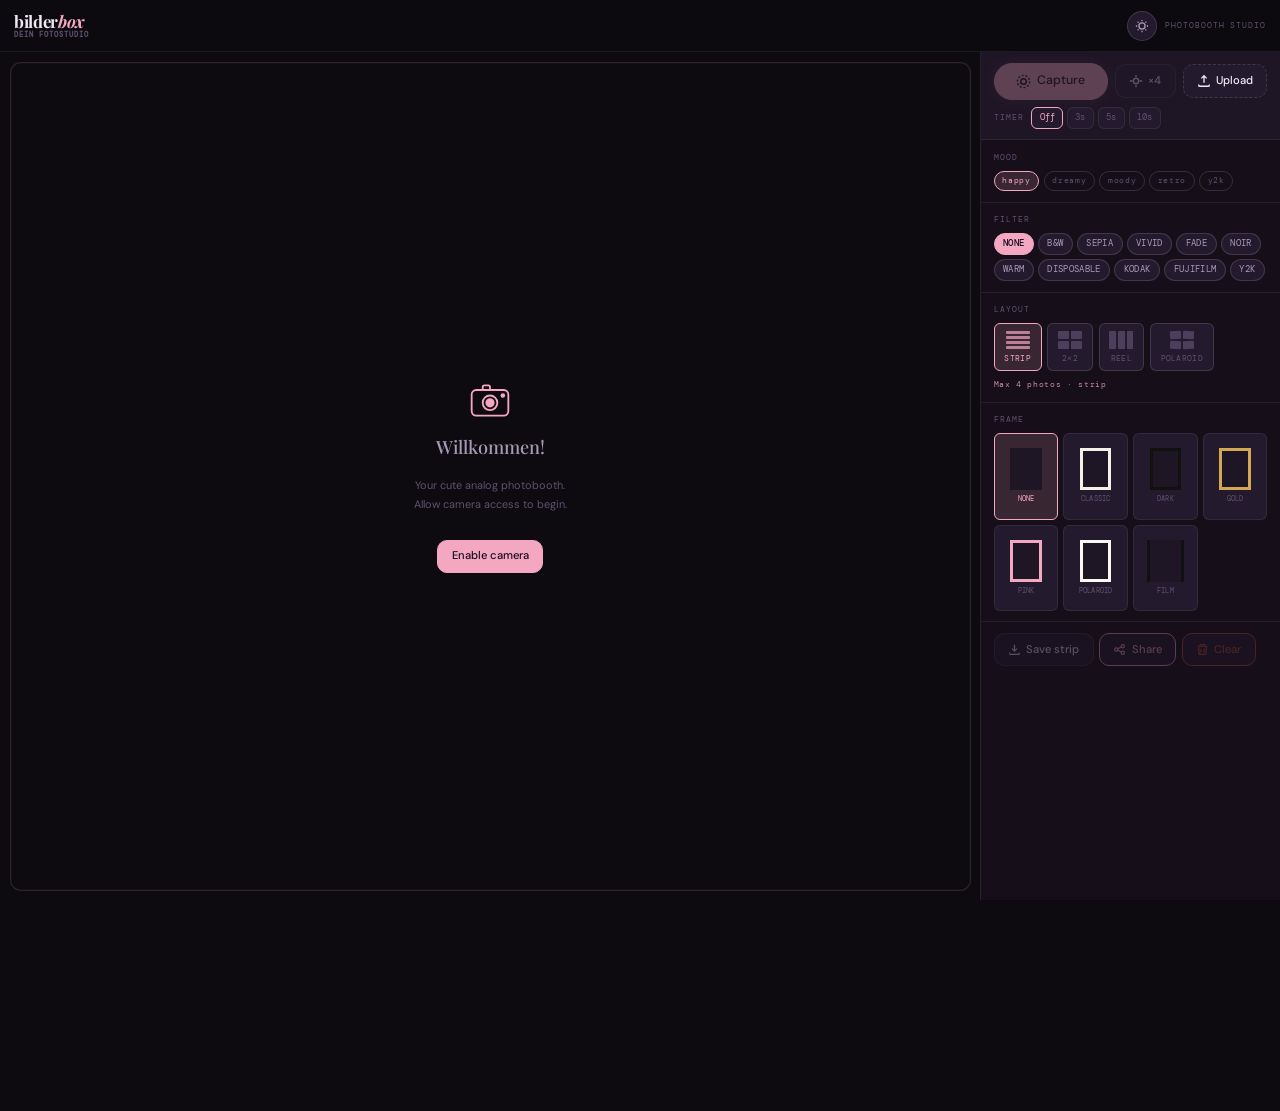
==== commit 0f82ddce: "fixing changes" ====
--- a/index.html
+++ b/index.html
@@ -43,7 +43,11 @@
     <script src="https://cdn.jsdelivr.net/npm/qrcodejs@1.0.0/qrcode.min.js"></script>
     <link rel="stylesheet" href="css/style.css" />
 
-    <script defer src="https://cloud.umami.is/script.js" data-website-id="8510a201-ba22-4b97-b4d2-8b48fc67fcce"></script>
+    <script
+      defer
+      src="https://cloud.umami.is/script.js"
+      data-website-id="8510a201-ba22-4b97-b4d2-8b48fc67fcce"
+    ></script>
   </head>
   <body>
     <!-- No-JS fallback -->
@@ -378,6 +382,33 @@
               </svg>
               ×4
             </button>
+            <button
+              class="btn-bb upload-btn"
+              id="upload-btn"
+              onclick="triggerUpload()"
+              title="Upload existing photo"
+            >
+              <svg
+                width="14"
+                height="14"
+                viewBox="0 0 16 16"
+                fill="none"
+                stroke="currentColor"
+                stroke-width="1.5"
+              >
+                <path d="M8 2v8M5 5l3-3 3 3" />
+                <path d="M2 12v1a1 1 0 001 1h10a1 1 0 001-1v-1" />
+              </svg>
+              Upload
+            </button>
+            <input
+              type="file"
+              id="upload-input"
+              accept="image/*"
+              multiple
+              style="display: none"
+              onchange="handleUpload(event)"
+            />
           </div>
           <div class="timer-row">
             <span class="section-label mb-0">Timer</span>
--- a/css/style.css
+++ b/css/style.css
@@ -897,3 +897,12 @@
   color: var(--text2);
   line-height: 1.65;
 }
+.upload-btn {
+  border-style: dashed;
+}
+
+.upload-btn:hover {
+  border-color: var(--pink);
+  color: var(--pink);
+  border-style: dashed;
+}
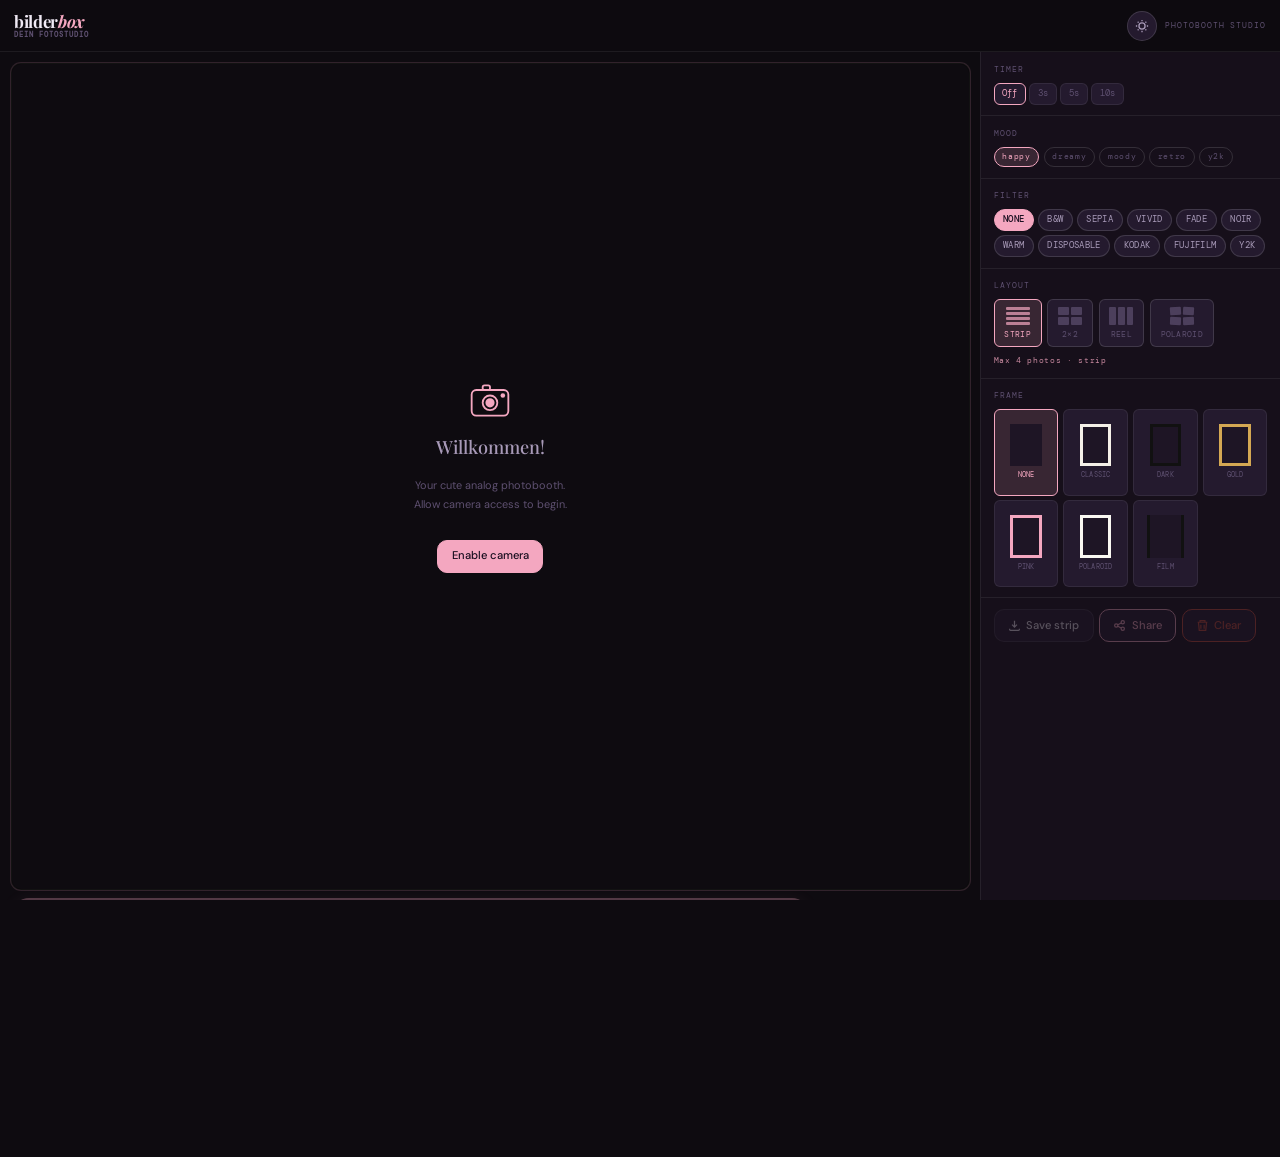
==== commit 55d34d29: "fixing" ====
--- a/index.html
+++ b/index.html
@@ -14,8 +14,6 @@
       content="black-translucent"
     />
     <meta name="apple-mobile-web-app-title" content="Bilderbox" />
-
-    <!-- Open Graph -->
     <meta property="og:title" content="Bilderbox — Photobooth" />
     <meta
       property="og:description"
@@ -23,14 +21,17 @@
     />
     <meta property="og:type" content="website" />
     <meta property="og:url" content="https://bilderbox.netlify.app" />
-
     <title>Bilderbox — Photobooth</title>
-
     <link rel="manifest" href="manifest.json" />
     <link rel="icon" href="icons/icon.svg" type="image/svg+xml" />
     <link rel="apple-touch-icon" href="icons/icon-192.png" />
     <link rel="canonical" href="https://bilderbox.netlify.app/" />
-
+    <script>
+      if (localStorage.getItem("bb-theme") === "light") {
+        document.documentElement.classList.add("light-mode");
+        document.body && document.body.classList.add("light-mode");
+      }
+    </script>
     <link
       rel="stylesheet"
       href="https://cdn.jsdelivr.net/npm/bootstrap@5.3.3/dist/css/bootstrap.min.css"
@@ -42,7 +43,6 @@
     />
     <script src="https://cdn.jsdelivr.net/npm/qrcodejs@1.0.0/qrcode.min.js"></script>
     <link rel="stylesheet" href="css/style.css" />
-
     <script
       defer
       src="https://cloud.umami.is/script.js"
@@ -50,7 +50,6 @@
     ></script>
   </head>
   <body>
-    <!-- No-JS fallback -->
     <noscript>
       <div
         style="
@@ -72,14 +71,13 @@
             JavaScript required
           </p>
           <p style="font-size: 0.9rem; color: #a89ab8; line-height: 1.8">
-            Bilderbox needs JavaScript to access your camera and run the
-            photobooth.<br />Please enable JavaScript in your browser settings.
+            Bilderbox needs JavaScript to run.<br />Please enable JavaScript in
+            your browser settings.
           </p>
         </div>
       </div>
     </noscript>
 
-    <!-- ─── Error boundary overlay (shown on fatal JS errors) ─── -->
     <div
       id="error-boundary"
       style="
@@ -88,7 +86,6 @@
         inset: 0;
         background: #0e0b10;
         color: #f0eaf5;
-        display: none;
         align-items: center;
         justify-content: center;
         text-align: center;
@@ -115,7 +112,6 @@
             color: #a89ab8;
             line-height: 1.8;
             margin-bottom: 1.5rem;
-            font-family: &quot;DM Sans&quot;, sans-serif;
           "
         >
           An unexpected error occurred.
@@ -131,7 +127,6 @@
             font-size: 0.85rem;
             font-weight: 500;
             cursor: pointer;
-            font-family: &quot;DM Sans&quot;, sans-serif;
           "
         >
           Reload app
@@ -151,8 +146,7 @@
             id="theme-toggle"
             class="theme-toggle"
             onclick="toggleTheme()"
-            title="Toggle theme"
-            aria-label="Toggle light/dark mode"
+            aria-label="Toggle theme"
           >
             <svg
               id="theme-icon-dark"
@@ -162,7 +156,6 @@
               fill="none"
               stroke="currentColor"
               stroke-width="1.5"
-              aria-hidden="true"
             >
               <circle cx="8" cy="8" r="3.5" />
               <path
@@ -178,7 +171,6 @@
               stroke="currentColor"
               stroke-width="1.5"
               style="display: none"
-              aria-hidden="true"
             >
               <path d="M13.5 8.5a5.5 5.5 0 01-7-7 6 6 0 107 7z" />
             </svg>
@@ -188,8 +180,6 @@
             class="install-btn"
             style="display: none"
             onclick="installPWA()"
-            role="button"
-            tabindex="0"
           >
             <svg
               width="12"
@@ -198,7 +188,6 @@
               fill="none"
               stroke="currentColor"
               stroke-width="1.5"
-              aria-hidden="true"
             >
               <path d="M8 2v8M5 7l3 3 3-3" />
               <path d="M2 13h12" />
@@ -209,7 +198,7 @@
             id="ios-hint"
             class="install-btn"
             style="display: none"
-            title="Open Share menu → Add to Home Screen"
+            title="Open Share → Add to Home Screen"
           >
             <svg
               width="12"
@@ -218,7 +207,6 @@
               fill="none"
               stroke="currentColor"
               stroke-width="1.5"
-              aria-hidden="true"
             >
               <path d="M8 2v6M5 4l3-3 3 3" />
               <rect x="2" y="10" width="12" height="5" rx="1" />
@@ -230,12 +218,12 @@
       </div>
     </header>
 
-    <!-- ─── Workspace ─── -->
+    <!-- ─── Main layout ─── -->
     <div class="workspace">
-      <!-- LEFT: camera -->
+      <!-- LEFT: camera + controls stacked on mobile -->
       <div class="cam-col">
+        <!-- Camera viewfinder -->
         <div class="camera-wrap" id="camera-wrap">
-          <!-- Startup -->
           <div id="startup" class="startup-screen">
             <div class="startup-icon">
               <svg
@@ -245,7 +233,6 @@
                 fill="none"
                 stroke="#f4a7c0"
                 stroke-width="2"
-                aria-hidden="true"
               >
                 <rect x="4" y="12" width="40" height="28" rx="5" />
                 <circle cx="24" cy="26" r="8" />
@@ -262,8 +249,6 @@
               Enable camera
             </button>
           </div>
-
-          <!-- Camera error state -->
           <div id="camera-error" class="startup-screen" style="display: none">
             <div class="startup-icon">
               <svg
@@ -273,7 +258,6 @@
                 fill="none"
                 stroke="#c84b3a"
                 stroke-width="2"
-                aria-hidden="true"
               >
                 <circle cx="24" cy="24" r="20" />
                 <path d="M24 14v12M24 32v2" />
@@ -292,25 +276,33 @@
               How to fix this
             </button>
           </div>
-
           <video id="video" autoplay muted playsinline></video>
           <canvas id="canvas-preview"></canvas>
-          <div class="grain" aria-hidden="true"></div>
-          <div
-            class="frame-overlay"
-            id="frame-overlay"
-            aria-hidden="true"
-          ></div>
-          <div class="vignette" aria-hidden="true"></div>
+          <img
+            id="still-preview-img"
+            src=""
+            alt=""
+            style="
+              display: none;
+              position: absolute;
+              inset: 0;
+              width: 100%;
+              height: 100%;
+              object-fit: cover;
+              z-index: 9;
+              border-radius: inherit;
+            "
+          />
+          <div class="grain"></div>
+          <div class="frame-overlay" id="frame-overlay"></div>
+          <div class="vignette"></div>
           <div id="countdown" aria-live="assertive"></div>
-          <div class="flash" id="flash" aria-hidden="true"></div>
+          <div class="flash" id="flash"></div>
           <div
             class="live-filter-label"
             id="live-filter-label"
             aria-live="polite"
           ></div>
-
-          <!-- Browser compatibility warning -->
           <div id="compat-warn" class="compat-warn" style="display: none">
             <svg
               width="13"
@@ -319,26 +311,52 @@
               fill="none"
               stroke="currentColor"
               stroke-width="1.5"
-              aria-hidden="true"
             >
               <circle cx="8" cy="8" r="6.5" />
               <path d="M8 5v4M8 11v1" />
             </svg>
             <span id="compat-warn-msg"></span>
           </div>
-        </div>
-
-        <!-- Mobile strip -->
-        <!-- <div class="d-lg-none cam-mobile-strip">
-          <div class="section-label">Photos</div>
-          <div class="strip-wrap-h" id="strip-wrap-mobile"></div>
-        </div> -->
-      </div>
-
-      <!-- RIGHT: controls -->
-      <div class="ctrl-col">
-        <!-- Capture -->
-        <div class="ctrl-section capture-section">
+          <!-- Still image confirm bar -->
+          <div id="still-confirm" class="still-confirm" style="display: none">
+            <div class="still-confirm-inner">
+              <span class="still-label"
+                >Adjust filter &amp; frame, then add</span
+              >
+              <div class="still-actions">
+                <button class="btn-bb btn-pink" onclick="confirmStill()">
+                  <svg
+                    width="13"
+                    height="13"
+                    viewBox="0 0 16 16"
+                    fill="none"
+                    stroke="currentColor"
+                    stroke-width="1.5"
+                  >
+                    <path d="M2 8l4 4 8-8" />
+                  </svg>
+                  Add to strip
+                </button>
+                <button class="btn-bb" onclick="cancelStill()">
+                  <svg
+                    width="13"
+                    height="13"
+                    viewBox="0 0 16 16"
+                    fill="none"
+                    stroke="currentColor"
+                    stroke-width="1.5"
+                  >
+                    <path d="M3 3l10 10M13 3L3 13" />
+                  </svg>
+                  Cancel
+                </button>
+              </div>
+            </div>
+          </div>
+        </div>
+
+        <!-- FIX 4: Action buttons RIGHT BELOW the camera on mobile -->
+        <div class="quick-actions">
           <div class="capture-row">
             <button
               class="btn-bb btn-pink capture-main"
@@ -354,7 +372,6 @@
                 fill="none"
                 stroke="currentColor"
                 stroke-width="1.5"
-                aria-hidden="true"
               >
                 <circle cx="8" cy="8" r="3" />
                 <circle cx="8" cy="8" r="6.5" stroke-dasharray="2 2" />
@@ -362,11 +379,11 @@
               Capture
             </button>
             <button
-              class="btn-bb"
+              class="btn-bb burst-btn"
               id="burst-btn"
               onclick="startBurst()"
               disabled
-              aria-label="Take 4 photos in burst"
+              aria-label="Burst 4 photos"
             >
               <svg
                 width="14"
@@ -375,7 +392,6 @@
                 fill="none"
                 stroke="currentColor"
                 stroke-width="1.5"
-                aria-hidden="true"
               >
                 <path d="M1 8h3M12 8h3M8 1v3M8 12v3" />
                 <circle cx="8" cy="8" r="3" />
@@ -386,7 +402,6 @@
               class="btn-bb upload-btn"
               id="upload-btn"
               onclick="triggerUpload()"
-              title="Upload existing photo"
             >
               <svg
                 width="14"
@@ -410,25 +425,94 @@
               onchange="handleUpload(event)"
             />
           </div>
-          <div class="timer-row">
-            <span class="section-label mb-0">Timer</span>
-            <div class="timer-btns" role="group" aria-label="Self-timer">
-              <button class="timer-btn active" onclick="setTimer(0, this)">
-                Off
-              </button>
-              <button class="timer-btn" onclick="setTimer(3, this)">3s</button>
-              <button class="timer-btn" onclick="setTimer(5, this)">5s</button>
-              <button class="timer-btn" onclick="setTimer(10, this)">
-                10s
-              </button>
-            </div>
+          <div class="save-row">
+            <button
+              class="btn-bb save-btn"
+              onclick="downloadStrip()"
+              id="print-btn"
+              disabled
+            >
+              <svg
+                width="13"
+                height="13"
+                viewBox="0 0 16 16"
+                fill="none"
+                stroke="currentColor"
+                stroke-width="1.5"
+              >
+                <path d="M8 2v8M5 7l3 3 3-3" />
+                <path d="M2 12v1a1 1 0 001 1h10a1 1 0 001-1v-1" />
+              </svg>
+              Save strip
+            </button>
+            <button
+              class="btn-bb btn-share-main share-btn"
+              onclick="openShareHub()"
+              id="share-hub-btn"
+              disabled
+            >
+              <svg
+                width="13"
+                height="13"
+                viewBox="0 0 16 16"
+                fill="none"
+                stroke="currentColor"
+                stroke-width="1.5"
+              >
+                <circle cx="12" cy="4" r="2" />
+                <circle cx="4" cy="8" r="2" />
+                <circle cx="12" cy="12" r="2" />
+                <path d="M6 7l4-2M6 9l4 2" />
+              </svg>
+              Share
+            </button>
+            <button
+              class="btn-bb btn-danger-bb"
+              onclick="clearAll()"
+              id="clear-btn"
+              disabled
+            >
+              <svg
+                width="13"
+                height="13"
+                viewBox="0 0 16 16"
+                fill="none"
+                stroke="currentColor"
+                stroke-width="1.5"
+              >
+                <path d="M2 4h12M5 4V2h6v2M6 7v5M10 7v5M3 4l1 10h8l1-10" />
+              </svg>
+              Clear
+            </button>
+          </div>
+        </div>
+
+        <!-- Mobile thumbnail strip — horizontal scrollable photos -->
+        <div class="mobile-thumbnail-bar" id="mobile-thumbnail-bar">
+          <div class="mobile-thumbnail-strip" id="mobile-thumbnail-strip"></div>
+        </div>
+      </div>
+      <!-- end cam-col -->
+
+      <!-- RIGHT: controls panel (desktop sticky, mobile below) -->
+      <div class="ctrl-col">
+        <!-- Timer -->
+        <div class="ctrl-section">
+          <div class="section-label">Timer</div>
+          <div class="timer-btns" role="group">
+            <button class="timer-btn active" onclick="setTimer(0, this)">
+              Off
+            </button>
+            <button class="timer-btn" onclick="setTimer(3, this)">3s</button>
+            <button class="timer-btn" onclick="setTimer(5, this)">5s</button>
+            <button class="timer-btn" onclick="setTimer(10, this)">10s</button>
           </div>
         </div>
 
         <!-- Mood -->
         <div class="ctrl-section">
           <div class="section-label">Mood</div>
-          <div class="mood-bar" role="group" aria-label="Mood presets">
+          <div class="mood-bar">
             <span
               onclick="setMood('happy')"
               class="mood active"
@@ -475,12 +559,7 @@
         <!-- Filter -->
         <div class="ctrl-section">
           <div class="section-label">Filter</div>
-          <div
-            class="filter-bar"
-            id="filter-bar"
-            role="group"
-            aria-label="Photo filters"
-          >
+          <div class="filter-bar" id="filter-bar" role="group">
             <button
               class="filter-btn active"
               data-filter="none"
@@ -564,12 +643,7 @@
         <!-- Layout -->
         <div class="ctrl-section">
           <div class="section-label">Layout</div>
-          <div
-            id="layout-bar"
-            class="layout-bar"
-            role="group"
-            aria-label="Strip layout"
-          ></div>
+          <div id="layout-bar" class="layout-bar" role="group"></div>
           <div class="layout-cap-hint" id="layout-cap-hint">
             Max 4 photos · strip
           </div>
@@ -578,34 +652,15 @@
         <!-- Frame -->
         <div class="ctrl-section">
           <div class="section-label">Frame</div>
-          <div
-            class="frames-grid"
-            id="frames-grid"
-            role="group"
-            aria-label="Frame styles"
-          ></div>
-        </div>
-
-        <!-- Strip -->
-        <!-- <div class="ctrl-section strip-section">
-          <div class="section-label">Photos</div>
-          <div
-            class="strip-wrap"
-            id="strip-wrap-desktop"
-            aria-label="Photo strip"
-          >
-            <div class="strip-empty" id="strip-empty-d">
-              No photos yet.<br />Hit capture to begin.
-            </div>
-          </div>
-        </div> -->
-
-        <!-- Actions -->
-        <div class="ctrl-section action-section">
+          <div class="frames-grid" id="frames-grid" role="group"></div>
+        </div>
+
+        <!-- Desktop action buttons -->
+        <div class="ctrl-section action-section d-none d-lg-flex">
           <button
             class="btn-bb"
             onclick="downloadStrip()"
-            id="print-btn"
+            id="print-btn-d"
             disabled
           >
             <svg
@@ -615,7 +670,6 @@
               fill="none"
               stroke="currentColor"
               stroke-width="1.5"
-              aria-hidden="true"
             >
               <path d="M8 2v8M5 7l3 3 3-3" />
               <path d="M2 12v1a1 1 0 001 1h10a1 1 0 001-1v-1" />
@@ -625,7 +679,7 @@
           <button
             class="btn-bb btn-share-main"
             onclick="openShareHub()"
-            id="share-hub-btn"
+            id="share-hub-btn-d"
             disabled
           >
             <svg
@@ -635,7 +689,6 @@
               fill="none"
               stroke="currentColor"
               stroke-width="1.5"
-              aria-hidden="true"
             >
               <circle cx="12" cy="4" r="2" />
               <circle cx="4" cy="8" r="2" />
@@ -647,7 +700,7 @@
           <button
             class="btn-bb btn-danger-bb"
             onclick="clearAll()"
-            id="clear-btn"
+            id="clear-btn-d"
             disabled
           >
             <svg
@@ -657,7 +710,6 @@
               fill="none"
               stroke="currentColor"
               stroke-width="1.5"
-              aria-hidden="true"
             >
               <path d="M2 4h12M5 4V2h6v2M6 7v5M10 7v5M3 4l1 10h8l1-10" />
             </svg>
@@ -665,16 +717,14 @@
           </button>
         </div>
       </div>
+      <!-- end ctrl-col -->
     </div>
-
-    <!-- ─── Share Modal ─── -->
-    <div
-      class="modal-bg"
-      id="share-modal"
-      role="dialog"
-      aria-modal="true"
-      aria-label="Share strip"
-    >
+    <!-- end workspace -->
+
+    <!-- ─── Modals ─── -->
+
+    <!-- Share Modal -->
+    <div class="modal-bg" id="share-modal" role="dialog" aria-modal="true">
       <div class="modal-card share-hub-card">
         <div class="modal-header-row">
           <h3>Share your strip</h3>
@@ -715,13 +765,11 @@
               fill="none"
               stroke="currentColor"
               stroke-width="1.5"
-              aria-hidden="true"
             >
               <rect x="2" y="2" width="20" height="20" rx="5" />
               <circle cx="12" cy="12" r="4.5" />
-              <circle cx="17.5" cy="6.5" r="1" fill="currentColor" />
-            </svg>
-            Instagram
+              <circle cx="17.5" cy="6.5" r="1" fill="currentColor" /></svg
+            >Instagram
           </button>
           <button class="share-btn" onclick="shareNative()">
             <svg
@@ -730,14 +778,12 @@
               fill="none"
               stroke="currentColor"
               stroke-width="1.5"
-              aria-hidden="true"
             >
               <circle cx="18" cy="6" r="3" />
               <circle cx="6" cy="12" r="3" />
               <circle cx="18" cy="18" r="3" />
-              <path d="M9 10.5l6-3M9 13.5l6 3" />
-            </svg>
-            Share
+              <path d="M9 10.5l6-3M9 13.5l6 3" /></svg
+            >Share
           </button>
           <button class="share-btn" onclick="downloadShareImage()">
             <svg
@@ -746,12 +792,10 @@
               fill="none"
               stroke="currentColor"
               stroke-width="1.5"
-              aria-hidden="true"
             >
               <path d="M12 4v12M8 12l4 4 4-4" />
-              <path d="M4 18v1a1 1 0 001 1h14a1 1 0 001-1v-1" />
-            </svg>
-            Download
+              <path d="M4 18v1a1 1 0 001 1h14a1 1 0 001-1v-1" /></svg
+            >Download
           </button>
           <button class="share-btn" onclick="showQR()">
             <svg
@@ -760,7 +804,6 @@
               fill="none"
               stroke="currentColor"
               stroke-width="1.5"
-              aria-hidden="true"
             >
               <rect x="3" y="3" width="7" height="7" rx="1" />
               <rect x="14" y="3" width="7" height="7" rx="1" />
@@ -789,9 +832,8 @@
                 fill="currentColor"
                 stroke="none"
               />
-              <path d="M14 14h3v3M14 17v3h3M17 14h3" />
-            </svg>
-            QR Code
+              <path d="M14 14h3v3M14 17v3h3M17 14h3" /></svg
+            >QR Code
           </button>
         </div>
         <div id="qr-section" class="qr-section" style="display: none">
@@ -799,32 +841,18 @@
           <div id="qr-code-wrap"></div>
           <div class="qr-note">Opens in browser. Works on any phone.</div>
         </div>
-        <button
-          class="btn-bb"
-          style="align-self: flex-start"
-          onclick="closeModal('share-modal')"
-        >
+        <button class="btn-bb" onclick="closeModal('share-modal')">
           Close
         </button>
       </div>
     </div>
 
-    <!-- ─── Photo modal ─── -->
-    <div
-      class="modal-bg"
-      id="photo-modal"
-      role="dialog"
-      aria-modal="true"
-      aria-label="Photo options"
-    >
+    <!-- Photo modal -->
+    <div class="modal-bg" id="photo-modal" role="dialog" aria-modal="true">
       <div class="modal-card">
         <div class="modal-header-row">
           <h3>Photo</h3>
-          <button
-            class="modal-close"
-            onclick="closeModal('photo-modal')"
-            aria-label="Close"
-          >
+          <button class="modal-close" onclick="closeModal('photo-modal')">
             &#10005;
           </button>
         </div>
@@ -841,28 +869,16 @@
       </div>
     </div>
 
-    <!-- ─── Timestamp prompt modal ─── -->
-    <div
-      class="modal-bg"
-      id="timestamp-modal"
-      role="dialog"
-      aria-modal="true"
-      aria-label="Add timestamp"
-    >
+    <!-- Timestamp modal -->
+    <div class="modal-bg" id="timestamp-modal" role="dialog" aria-modal="true">
       <div class="modal-card timestamp-card">
         <div class="modal-header-row">
           <h3>Add timestamp?</h3>
-          <button
-            class="modal-close"
-            onclick="closeModal('timestamp-modal')"
-            aria-label="Close"
-          >
+          <button class="modal-close" onclick="closeModal('timestamp-modal')">
             &#10005;
           </button>
         </div>
-        <p class="ts-desc">
-          Would you like to add today's date to your strip before saving?
-        </p>
+        <p class="ts-desc">Would you like to add today's date to your strip?</p>
         <div class="ts-preview-wrap">
           <canvas id="ts-preview-canvas" class="ts-preview-canvas"></canvas>
         </div>
@@ -875,11 +891,9 @@
               fill="none"
               stroke="currentColor"
               stroke-width="1.5"
-              aria-hidden="true"
-            >
-              <path d="M2 8l4 4 8-8" />
-            </svg>
-            Yes, add date
+            >
+              <path d="M2 8l4 4 8-8" /></svg
+            >Yes, add date
           </button>
           <button class="btn-bb" onclick="finalizeDownload(false)">
             <svg
@@ -889,24 +903,21 @@
               fill="none"
               stroke="currentColor"
               stroke-width="1.5"
-              aria-hidden="true"
             >
               <path d="M8 2v8M5 7l3 3 3-3" />
-              <path d="M2 12v1a1 1 0 001 1h10a1 1 0 001-1v-1" />
-            </svg>
-            No, just save
+              <path d="M2 12v1a1 1 0 001 1h10a1 1 0 001-1v-1" /></svg
+            >No, just save
           </button>
         </div>
       </div>
     </div>
 
-    <!-- ─── Strip preview modal ─── -->
+    <!-- Strip preview modal -->
     <div
       class="modal-bg"
       id="strip-preview-modal"
       role="dialog"
       aria-modal="true"
-      aria-label="Strip preview"
     >
       <div class="modal-card strip-prev-card">
         <div class="modal-header-row">
@@ -914,7 +925,6 @@
           <button
             class="modal-close"
             onclick="closeModal('strip-preview-modal')"
-            aria-label="Close"
           >
             &#10005;
           </button>
@@ -934,12 +944,10 @@
               fill="none"
               stroke="currentColor"
               stroke-width="1.5"
-              aria-hidden="true"
             >
               <path d="M8 2v8M5 7l3 3 3-3" />
-              <path d="M2 12v1a1 1 0 001 1h10a1 1 0 001-1v-1" />
-            </svg>
-            Download again
+              <path d="M2 12v1a1 1 0 001 1h10a1 1 0 001-1v-1" /></svg
+            >Download again
           </button>
           <button
             class="btn-bb btn-share-main"
@@ -952,14 +960,12 @@
               fill="none"
               stroke="currentColor"
               stroke-width="1.5"
-              aria-hidden="true"
             >
               <circle cx="12" cy="4" r="2" />
               <circle cx="4" cy="8" r="2" />
               <circle cx="12" cy="12" r="2" />
-              <path d="M6 7l4-2M6 9l4 2" />
-            </svg>
-            Share
+              <path d="M6 7l4-2M6 9l4 2" /></svg
+            >Share
           </button>
           <button class="btn-bb" onclick="closeModal('strip-preview-modal')">
             Close
@@ -968,22 +974,17 @@
       </div>
     </div>
 
-    <!-- ─── Camera help modal ─── -->
+    <!-- Camera help modal -->
     <div
       class="modal-bg"
       id="camera-help-modal"
       role="dialog"
       aria-modal="true"
-      aria-label="Camera help"
     >
       <div class="modal-card">
         <div class="modal-header-row">
           <h3>Camera access help</h3>
-          <button
-            class="modal-close"
-            onclick="closeModal('camera-help-modal')"
-            aria-label="Close"
-          >
+          <button class="modal-close" onclick="closeModal('camera-help-modal')">
             &#10005;
           </button>
         </div>
@@ -1004,15 +1005,13 @@
           <div class="help-item">
             <div class="help-label">Firefox</div>
             <div class="help-text">
-              Click the shield icon in the address bar → Permissions → Camera →
-              Allow.
+              Click the shield icon → Permissions → Camera → Allow.
             </div>
           </div>
           <div class="help-item">
-            <div class="help-label">Another app is using the camera</div>
+            <div class="help-label">Camera in use by another app</div>
             <div class="help-text">
-              Close any other app or tab that may be using your camera (video
-              calls, other camera apps), then reload.
+              Close other video apps or tabs, then reload.
             </div>
           </div>
         </div>
@@ -1068,12 +1067,10 @@
               fill="none"
               stroke="var(--pink)"
               stroke-width="1.4"
-              aria-hidden="true"
             >
               <circle cx="8" cy="8" r="6.5" />
-              <path d="M8 5v4l2.5 1.5" />
-            </svg>
-            Runs entirely in your browser
+              <path d="M8 5v4l2.5 1.5" /></svg
+            >Runs entirely in your browser
           </div>
           <div class="footer-info-item">
             <svg
@@ -1083,12 +1080,10 @@
               fill="none"
               stroke="var(--pink)"
               stroke-width="1.4"
-              aria-hidden="true"
             >
               <rect x="2" y="3" width="12" height="10" rx="1.5" />
-              <path d="M5 3V2M11 3V2M2 7h12" />
-            </svg>
-            Photos stay on your device
+              <path d="M5 3V2M11 3V2M2 7h12" /></svg
+            >Photos stay on your device
           </div>
           <div class="footer-info-item">
             <svg
@@ -1098,12 +1093,10 @@
               fill="none"
               stroke="var(--pink)"
               stroke-width="1.4"
-              aria-hidden="true"
             >
               <path d="M8 2a6 6 0 100 12A6 6 0 008 2z" />
-              <path d="M8 5v3l2 2" />
-            </svg>
-            Zero data collected, ever
+              <path d="M8 5v3l2 2" /></svg
+            >Zero data collected, ever
           </div>
           <div class="footer-info-item">
             <svg
@@ -1113,11 +1106,9 @@
               fill="none"
               stroke="var(--pink)"
               stroke-width="1.4"
-              aria-hidden="true"
-            >
-              <path d="M2 10s2-2 4-2 4 4 6 4 4-2 4-2" />
-            </svg>
-            Installs as a PWA
+            >
+              <path d="M2 10s2-2 4-2 4 4 6 4 4-2 4-2" /></svg
+            >Installs as a PWA
           </div>
         </div>
       </div>
@@ -1126,9 +1117,8 @@
           &copy; 2026 Bilderbox. All rights reserved.
         </div>
         <div class="footer-legal-links">
-          <a href="privacy.html">Privacy</a>
-          <a href="terms.html">Terms</a>
-          <a href="about.html">About</a>
+          <a href="privacy.html">Privacy</a><a href="terms.html">Terms</a
+          ><a href="about.html">About</a>
         </div>
         <div class="footer-made-with">
           made with <span>&hearts;</span> and a camera
@@ -1137,7 +1127,7 @@
     </footer>
 
     <div class="toast-msg" id="toast" role="status" aria-live="polite"></div>
-    <canvas id="strip-canvas" style="display: none" aria-hidden="true"></canvas>
+    <canvas id="strip-canvas" style="display: none"></canvas>
 
     <script src="https://cdn.jsdelivr.net/npm/bootstrap@5.3.3/dist/js/bootstrap.bundle.min.js"></script>
     <script src="js/app.js"></script>
--- a/css/style.css
+++ b/css/style.css
@@ -1,62 +1,77 @@
 /* Bilderbox — style.css */
 
 :root {
-  --bg:        #0e0b10;
-  --bg2:       #160f1a;
-  --bg3:       #1e1525;
-  --surface:   #241a2e;
-  --surface2:  #2e2040;
-  --border:    rgba(255,255,255,0.07);
-  --border2:   rgba(255,255,255,0.13);
-  --pink:      #f4a7c0;
-  --pink2:     #f9cad8;
-  --pink3:     #fce8ef;
-  --pink-dim:  rgba(244,167,192,0.15);
-  --pink-glow: rgba(244,167,192,0.08);
-  --text:      #f0eaf5;
-  --text2:     #a89ab8;
-  --text3:     #5e5070;
-  --accent:    #d4a853;
-  --red:       #c84b3a;
-  --radius:    6px;
-  --radius2:   10px;
-  --radius3:   18px;
-  --header-h:  52px;
+  --bg: #0e0b10;
+  --bg2: #160f1a;
+  --bg3: #1e1525;
+  --surface: #241a2e;
+  --surface2: #2e2040;
+  --border: rgba(255, 255, 255, 0.07);
+  --border2: rgba(255, 255, 255, 0.13);
+  --pink: #f4a7c0;
+  --pink2: #f9cad8;
+  --pink3: #fce8ef;
+  --pink-dim: rgba(244, 167, 192, 0.15);
+  --pink-glow: rgba(244, 167, 192, 0.08);
+  --text: #f0eaf5;
+  --text2: #a89ab8;
+  --text3: #5e5070;
+  --accent: #d4a853;
+  --red: #c84b3a;
+  --radius: 6px;
+  --radius2: 10px;
+  --radius3: 18px;
+  --header-h: 52px;
 }
 
 body.light-mode {
-  --bg:        #fdf6f9;
-  --bg2:       #f7edf3;
-  --bg3:       #f0e0ea;
-  --surface:   #fce8f1;
-  --surface2:  #f9d6e8;
-  --border:    rgba(180,100,140,0.15);
-  --border2:   rgba(180,100,140,0.25);
-  --pink:      #e8749a;
-  --pink2:     #d45c86;
-  --pink-dim:  rgba(232,116,154,0.12);
-  --text:      #2a1520;
-  --text2:     #6b3050;
-  --text3:     #b07090;
-  --accent:    #c4873a;
-  --red:       #c0392b;
-}
-
-*, *::before, *::after { box-sizing: border-box; margin: 0; padding: 0; }
-
-html, body {
+  --bg: #fdf6f9;
+  --bg2: #f7edf3;
+  --bg3: #f0e0ea;
+  --surface: #fce8f1;
+  --surface2: #f9d6e8;
+  --border: rgba(180, 100, 140, 0.15);
+  --border2: rgba(180, 100, 140, 0.25);
+  --pink: #e8749a;
+  --pink2: #d45c86;
+  --pink-dim: rgba(232, 116, 154, 0.12);
+  --text: #2a1520;
+  --text2: #6b3050;
+  --text3: #b07090;
+  --accent: #c4873a;
+  --red: #c0392b;
+}
+
+*,
+*::before,
+*::after {
+  box-sizing: border-box;
+  margin: 0;
+  padding: 0;
+}
+
+html,
+body {
   height: 100%;
   background: var(--bg);
   color: var(--text);
-  font-family: 'DM Sans', sans-serif;
+  font-family: "DM Sans", sans-serif;
   font-size: 14px;
   line-height: 1.6;
   overflow-x: hidden;
 }
 
-::-webkit-scrollbar { width: 3px; height: 3px; }
-::-webkit-scrollbar-track { background: transparent; }
-::-webkit-scrollbar-thumb { background: var(--border2); border-radius: 2px; }
+::-webkit-scrollbar {
+  width: 3px;
+  height: 3px;
+}
+::-webkit-scrollbar-track {
+  background: transparent;
+}
+::-webkit-scrollbar-thumb {
+  background: var(--border2);
+  border-radius: 2px;
+}
 
 /* ── Header ── */
 .app-header {
@@ -64,12 +79,14 @@
   position: sticky;
   top: 0;
   z-index: 100;
-  background: rgba(14,11,16,0.95);
+  background: rgba(14, 11, 16, 0.95);
   backdrop-filter: blur(16px);
   border-bottom: 1px solid var(--border);
 }
 
-body.light-mode .app-header { background: rgba(253,246,249,0.95); }
+body.light-mode .app-header {
+  background: rgba(253, 246, 249, 0.95);
+}
 
 .hdr-inner {
   height: 100%;
@@ -86,16 +103,19 @@
 }
 
 .logo {
-  font-family: 'Playfair Display', serif;
+  font-family: "Playfair Display", serif;
   font-size: 1.2rem;
   font-weight: 700;
   letter-spacing: -0.02em;
   color: var(--text);
   line-height: 1.1;
 }
-.logo span { color: var(--pink); font-style: italic; }
+.logo span {
+  color: var(--pink);
+  font-style: italic;
+}
 .logo-sub {
-  font-family: 'DM Mono', monospace;
+  font-family: "DM Mono", monospace;
   font-size: 0.5rem;
   color: var(--text3);
   letter-spacing: 0.14em;
@@ -103,7 +123,7 @@
 }
 
 .header-tag {
-  font-family: 'DM Mono', monospace;
+  font-family: "DM Mono", monospace;
   font-size: 0.55rem;
   color: var(--text3);
   letter-spacing: 0.12em;
@@ -119,12 +139,14 @@
   border-radius: 999px;
   color: var(--pink);
   font-size: 0.62rem;
-  font-family: 'DM Mono', monospace;
+  font-family: "DM Mono", monospace;
   cursor: pointer;
   letter-spacing: 0.05em;
   transition: all 0.15s;
 }
-.install-btn:hover { background: var(--pink-dim); }
+.install-btn:hover {
+  background: var(--pink-dim);
+}
 
 /* ── Theme toggle ── */
 .theme-toggle {
@@ -141,7 +163,11 @@
   transition: all 0.15s;
   flex-shrink: 0;
 }
-.theme-toggle:hover { border-color: var(--pink); color: var(--pink); background: var(--pink-dim); }
+.theme-toggle:hover {
+  border-color: var(--pink);
+  color: var(--pink);
+  background: var(--pink-dim);
+}
 
 /* ── Workspace: 2-col on desktop, stacked on mobile ── */
 .workspace {
@@ -174,7 +200,9 @@
 }
 
 @media (max-width: 991px) {
-  .workspace { flex-direction: column; }
+  .workspace {
+    flex-direction: column;
+  }
   .ctrl-col {
     width: 100%;
     height: auto;
@@ -183,7 +211,9 @@
     border-top: 1px solid var(--border);
     overflow-y: visible;
   }
-  .cam-col { padding: 0.6rem; }
+  .cam-col {
+    padding: 0.6rem;
+  }
 }
 
 /* ── Camera ── */
@@ -207,7 +237,8 @@
   }
 }
 
-#video, #canvas-preview {
+#video,
+#canvas-preview {
   width: 100%;
   height: 100%;
   object-fit: cover;
@@ -215,7 +246,9 @@
 }
 
 /* mirror live preview — captured image is unmirrored in grabFrame() */
-#video { transform: scaleX(-1); }
+#video {
+  transform: scaleX(-1);
+}
 
 #canvas-preview {
   position: absolute;
@@ -228,11 +261,19 @@
 .vignette {
   position: absolute;
   inset: 0;
-  background: radial-gradient(ellipse at center, transparent 55%, rgba(14,11,16,0.5) 100%);
+  background: radial-gradient(
+    ellipse at center,
+    transparent 55%,
+    rgba(14, 11, 16, 0.5) 100%
+  );
   pointer-events: none;
 }
 body.light-mode .vignette {
-  background: radial-gradient(ellipse at center, transparent 55%, rgba(253,246,249,0.45) 100%);
+  background: radial-gradient(
+    ellipse at center,
+    transparent 55%,
+    rgba(253, 246, 249, 0.45) 100%
+  );
 }
 
 .startup-screen {
@@ -248,14 +289,20 @@
   text-align: center;
   padding: 1.5rem;
 }
-.startup-icon { margin-bottom: 0.2rem; }
+.startup-icon {
+  margin-bottom: 0.2rem;
+}
 .startup-screen h2 {
-  font-family: 'Playfair Display', serif;
+  font-family: "Playfair Display", serif;
   font-size: 1.3rem;
   color: var(--text2);
   font-weight: 500;
 }
-.startup-screen p { font-size: 0.78rem; color: var(--text3); line-height: 1.8; }
+.startup-screen p {
+  font-size: 0.78rem;
+  color: var(--text3);
+  line-height: 1.8;
+}
 
 .grain {
   position: absolute;
@@ -266,41 +313,91 @@
   pointer-events: none;
 }
 
-.frame-overlay { position: absolute; inset: 0; pointer-events: none; }
-.frame-classic  { border: 14px solid #f5f0e8; box-shadow: inset 0 0 0 2px #d4c9a8; }
-.frame-dark     { border: 12px solid #0a0a0a; box-shadow: inset 0 0 0 2px #222; }
-.frame-gold     { border: 10px solid transparent; border-image: linear-gradient(45deg,#8b6914,#d4a853,#f0c96a,#d4a853,#8b6914) 1; }
-.frame-pink     { border: 12px solid #f9cad8; box-shadow: inset 0 0 0 2px #f4a7c0; }
-.frame-polaroid { border: 10px solid #faf8f2; border-bottom: 44px solid #faf8f2; }
-.frame-film     { box-shadow: inset 10px 0 0 #111, inset -10px 0 0 #111; }
+.frame-overlay {
+  position: absolute;
+  inset: 0;
+  pointer-events: none;
+}
+.frame-classic {
+  border: 14px solid #f5f0e8;
+  box-shadow: inset 0 0 0 2px #d4c9a8;
+}
+.frame-dark {
+  border: 12px solid #0a0a0a;
+  box-shadow: inset 0 0 0 2px #222;
+}
+.frame-gold {
+  border: 10px solid transparent;
+  border-image: linear-gradient(
+      45deg,
+      #8b6914,
+      #d4a853,
+      #f0c96a,
+      #d4a853,
+      #8b6914
+    )
+    1;
+}
+.frame-pink {
+  border: 12px solid #f9cad8;
+  box-shadow: inset 0 0 0 2px #f4a7c0;
+}
+.frame-polaroid {
+  border: 10px solid #faf8f2;
+  border-bottom: 44px solid #faf8f2;
+}
+.frame-film {
+  box-shadow:
+    inset 10px 0 0 #111,
+    inset -10px 0 0 #111;
+}
 
 #countdown {
   position: absolute;
-  top: 50%; left: 50%;
-  transform: translate(-50%,-50%);
-  font-family: 'Playfair Display', serif;
+  top: 50%;
+  left: 50%;
+  transform: translate(-50%, -50%);
+  font-family: "Playfair Display", serif;
   font-size: 5rem;
   font-weight: 700;
   color: var(--pink2);
-  text-shadow: 0 0 40px rgba(244,167,192,0.6);
+  text-shadow: 0 0 40px rgba(244, 167, 192, 0.6);
   opacity: 0;
   pointer-events: none;
   transition: opacity 0.15s;
 }
-body.light-mode #countdown { text-shadow: 0 0 40px rgba(232,116,154,0.5); }
-
-.flash { position: absolute; inset: 0; background: #fff; opacity: 0; pointer-events: none; }
-@keyframes flashAnim { 0% { opacity: 0.85; } 100% { opacity: 0; } }
-.flash.active { animation: flashAnim 0.4s ease-out forwards; }
+body.light-mode #countdown {
+  text-shadow: 0 0 40px rgba(232, 116, 154, 0.5);
+}
+
+.flash {
+  position: absolute;
+  inset: 0;
+  background: #fff;
+  opacity: 0;
+  pointer-events: none;
+}
+@keyframes flashAnim {
+  0% {
+    opacity: 0.85;
+  }
+  100% {
+    opacity: 0;
+  }
+}
+.flash.active {
+  animation: flashAnim 0.4s ease-out forwards;
+}
 
 .live-filter-label {
   position: absolute;
-  top: 10px; left: 10px;
+  top: 10px;
+  left: 10px;
   padding: 2px 8px;
-  background: rgba(244,167,192,0.18);
-  border: 1px solid rgba(244,167,192,0.35);
+  background: rgba(244, 167, 192, 0.18);
+  border: 1px solid rgba(244, 167, 192, 0.35);
   border-radius: 999px;
-  font-family: 'DM Mono', monospace;
+  font-family: "DM Mono", monospace;
   font-size: 0.58rem;
   color: var(--pink2);
   letter-spacing: 0.1em;
@@ -309,10 +406,16 @@
   opacity: 0;
   transition: opacity 0.3s;
 }
-.live-filter-label.visible { opacity: 1; }
+.live-filter-label.visible {
+  opacity: 1;
+}
 
 /* Mobile strip below camera */
-.cam-mobile-strip { display: flex; flex-direction: column; gap: 0.4rem; }
+.cam-mobile-strip {
+  display: flex;
+  flex-direction: column;
+  gap: 0.4rem;
+}
 .strip-wrap-h {
   display: flex;
   flex-direction: row;
@@ -320,7 +423,10 @@
   overflow-x: auto;
   padding: 0.2rem 0 0.4rem;
 }
-.strip-wrap-h .strip-item { flex-shrink: 0; width: 130px; }
+.strip-wrap-h .strip-item {
+  flex-shrink: 0;
+  width: 130px;
+}
 
 /* ── Control sections ── */
 .ctrl-section {
@@ -331,10 +437,12 @@
   gap: 0.5rem;
 }
 
-.ctrl-section:last-child { border-bottom: none; }
+.ctrl-section:last-child {
+  border-bottom: none;
+}
 
 .section-label {
-  font-family: 'DM Mono', monospace;
+  font-family: "DM Mono", monospace;
   font-size: 0.58rem;
   letter-spacing: 0.13em;
   text-transform: uppercase;
@@ -342,7 +450,9 @@
 }
 
 /* ── Capture section ── */
-.capture-section { background: var(--bg3); }
+.capture-section {
+  background: var(--bg3);
+}
 
 .capture-row {
   display: flex;
@@ -357,23 +467,38 @@
 }
 
 /* ── Mood ── */
-.mood-bar { display: flex; gap: 0.3rem; flex-wrap: wrap; }
+.mood-bar {
+  display: flex;
+  gap: 0.3rem;
+  flex-wrap: wrap;
+}
 .mood {
   padding: 0.18rem 0.55rem;
   border: 1px solid var(--border2);
   border-radius: 999px;
-  font-family: 'DM Mono', monospace;
+  font-family: "DM Mono", monospace;
   font-size: 0.6rem;
   color: var(--text3);
   cursor: pointer;
   letter-spacing: 0.08em;
   transition: all 0.15s;
 }
-.mood:hover { border-color: var(--pink); color: var(--pink); }
-.mood.active { background: var(--pink-dim); border-color: var(--pink); color: var(--pink); }
+.mood:hover {
+  border-color: var(--pink);
+  color: var(--pink);
+}
+.mood.active {
+  background: var(--pink-dim);
+  border-color: var(--pink);
+  color: var(--pink);
+}
 
 /* ── Filters ── */
-.filter-bar { display: flex; flex-wrap: wrap; gap: 0.3rem; }
+.filter-bar {
+  display: flex;
+  flex-wrap: wrap;
+  gap: 0.3rem;
+}
 .filter-btn {
   padding: 0.22rem 0.6rem;
   border: 1px solid var(--border2);
@@ -381,17 +506,29 @@
   color: var(--text2);
   border-radius: 999px;
   cursor: pointer;
-  font-family: 'DM Mono', monospace;
+  font-family: "DM Mono", monospace;
   font-size: 0.62rem;
   letter-spacing: 0.04em;
   text-transform: uppercase;
   transition: all 0.15s;
 }
-.filter-btn:hover { border-color: var(--pink); color: var(--pink); }
-.filter-btn.active { background: var(--pink); border-color: var(--pink); color: #1a0f20; font-weight: 500; }
+.filter-btn:hover {
+  border-color: var(--pink);
+  color: var(--pink);
+}
+.filter-btn.active {
+  background: var(--pink);
+  border-color: var(--pink);
+  color: #1a0f20;
+  font-weight: 500;
+}
 
 /* ── Layout bar ── */
-.layout-bar { display: flex; gap: 0.4rem; flex-wrap: wrap; }
+.layout-bar {
+  display: flex;
+  gap: 0.4rem;
+  flex-wrap: wrap;
+}
 .layout-btn {
   display: flex;
   flex-direction: column;
@@ -403,16 +540,32 @@
   color: var(--text3);
   border-radius: var(--radius);
   cursor: pointer;
-  font-family: 'DM Mono', monospace;
+  font-family: "DM Mono", monospace;
   font-size: 0.55rem;
   letter-spacing: 0.04em;
   text-transform: uppercase;
   transition: all 0.15s;
 }
-.layout-btn:hover { border-color: var(--pink); color: var(--pink2); }
-.layout-btn.active { border-color: var(--pink); background: var(--pink-dim); color: var(--pink); }
-.layout-icon { display: grid; gap: 2px; width: 24px; height: 18px; }
-.layout-icon .cell { background: currentColor; border-radius: 1px; opacity: 0.7; }
+.layout-btn:hover {
+  border-color: var(--pink);
+  color: var(--pink2);
+}
+.layout-btn.active {
+  border-color: var(--pink);
+  background: var(--pink-dim);
+  color: var(--pink);
+}
+.layout-icon {
+  display: grid;
+  gap: 2px;
+  width: 24px;
+  height: 18px;
+}
+.layout-icon .cell {
+  background: currentColor;
+  border-radius: 1px;
+  opacity: 0.7;
+}
 
 /* ── Frames ── */
 .frames-grid {
@@ -432,7 +585,7 @@
   gap: 3px;
   font-size: 0.5rem;
   color: var(--text3);
-  font-family: 'DM Mono', monospace;
+  font-family: "DM Mono", monospace;
   text-align: center;
   letter-spacing: 0.03em;
   text-transform: uppercase;
@@ -440,12 +593,26 @@
   background: var(--surface);
   overflow: hidden;
 }
-.frame-thumb:hover { border-color: var(--border2); color: var(--text2); }
-.frame-thumb.active { border-color: var(--pink); color: var(--pink); background: var(--pink-dim); }
-.frame-thumb-inner { width: 50%; height: 50%; background: var(--bg3); }
+.frame-thumb:hover {
+  border-color: var(--border2);
+  color: var(--text2);
+}
+.frame-thumb.active {
+  border-color: var(--pink);
+  color: var(--pink);
+  background: var(--pink-dim);
+}
+.frame-thumb-inner {
+  width: 50%;
+  height: 50%;
+  background: var(--bg3);
+}
 
 /* ── Strip section ── */
-.strip-section { flex: 1; min-height: 0; }
+.strip-section {
+  flex: 1;
+  min-height: 0;
+}
 .strip-wrap {
   overflow-y: auto;
   display: flex;
@@ -468,36 +635,56 @@
   cursor: pointer;
   transition: border-color 0.15s;
 }
-.strip-item:hover { border-color: var(--pink); }
-.strip-item img { width: 100%; display: block; }
+.strip-item:hover {
+  border-color: var(--pink);
+}
+.strip-item img {
+  width: 100%;
+  aspect-ratio: 3 / 4;
+  object-fit: cover;
+  display: block;
+}
 .strip-actions {
   position: absolute;
-  bottom: 0; left: 0; right: 0;
+  bottom: 0;
+  left: 0;
+  right: 0;
   padding: 0.35rem;
-  background: linear-gradient(to top, rgba(14,11,16,0.92), transparent);
+  background: linear-gradient(to top, rgba(14, 11, 16, 0.92), transparent);
   display: flex;
   gap: 0.2rem;
   opacity: 0;
   transition: opacity 0.2s;
 }
-.strip-item:hover .strip-actions { opacity: 1; }
-@media (hover: none) { .strip-actions { opacity: 1; } }
+.strip-item:hover .strip-actions {
+  opacity: 1;
+}
+@media (hover: none) {
+  .strip-actions {
+    opacity: 1;
+  }
+}
 .strip-action-btn {
   flex: 1;
   padding: 0.22rem 0;
-  border: 1px solid rgba(255,255,255,0.18);
+  border: 1px solid rgba(255, 255, 255, 0.18);
   border-radius: var(--radius);
-  background: rgba(0,0,0,0.55);
+  background: rgba(0, 0, 0, 0.55);
   color: #fff;
   font-size: 0.55rem;
-  font-family: 'DM Mono', monospace;
+  font-family: "DM Mono", monospace;
   letter-spacing: 0.03em;
   text-transform: uppercase;
   cursor: pointer;
   transition: background 0.15s;
 }
-.strip-action-btn:hover { background: rgba(244,167,192,0.25); }
-.count-badge { color: var(--text2); font-size: 0.72rem; }
+.strip-action-btn:hover {
+  background: rgba(244, 167, 192, 0.25);
+}
+.count-badge {
+  color: var(--text2);
+  font-size: 0.72rem;
+}
 
 /* ── Action section ── */
 .action-section {
@@ -516,18 +703,30 @@
   border: 1px solid var(--border2);
   background: var(--surface);
   color: var(--text);
-  font-family: 'DM Sans', sans-serif;
+  font-family: "DM Sans", sans-serif;
   font-size: 0.8rem;
   font-weight: 500;
   cursor: pointer;
   transition: all 0.15s;
   white-space: nowrap;
 }
-.btn-bb:hover { background: var(--surface2); }
-.btn-bb:disabled { opacity: 0.3; cursor: not-allowed; }
-
-.btn-pink { background: var(--pink); border-color: var(--pink); color: #1a0f20; }
-.btn-pink:hover { background: var(--pink2); border-color: var(--pink2); }
+.btn-bb:hover {
+  background: var(--surface2);
+}
+.btn-bb:disabled {
+  opacity: 0.3;
+  cursor: not-allowed;
+}
+
+.btn-pink {
+  background: var(--pink);
+  border-color: var(--pink);
+  color: #1a0f20;
+}
+.btn-pink:hover {
+  background: var(--pink2);
+  border-color: var(--pink2);
+}
 
 .capture-main {
   flex: 1;
@@ -535,15 +734,28 @@
   padding: 0.55rem 1rem;
   font-size: 0.88rem;
   border-radius: var(--radius3);
-  box-shadow: 0 0 16px rgba(244,167,192,0.2);
-}
-
-.btn-share-main { border-color: var(--pink); color: var(--pink); }
-.btn-share-main:hover { background: var(--pink-dim); }
-.btn-danger-bb { border-color: var(--red); color: var(--red); }
-.btn-danger-bb:hover { background: rgba(200,75,58,0.1); }
-
-.timer-btns { display: flex; gap: 0.25rem; }
+  box-shadow: 0 0 16px rgba(244, 167, 192, 0.2);
+}
+
+.btn-share-main {
+  border-color: var(--pink);
+  color: var(--pink);
+}
+.btn-share-main:hover {
+  background: var(--pink-dim);
+}
+.btn-danger-bb {
+  border-color: var(--red);
+  color: var(--red);
+}
+.btn-danger-bb:hover {
+  background: rgba(200, 75, 58, 0.1);
+}
+
+.timer-btns {
+  display: flex;
+  gap: 0.25rem;
+}
 .timer-btn {
   padding: 0.22rem 0.55rem;
   border: 1px solid var(--border);
@@ -551,26 +763,33 @@
   color: var(--text3);
   border-radius: var(--radius);
   cursor: pointer;
-  font-family: 'DM Mono', monospace;
+  font-family: "DM Mono", monospace;
   font-size: 0.62rem;
   transition: all 0.15s;
 }
-.timer-btn:hover { border-color: var(--border2); }
-.timer-btn.active { border-color: var(--pink); color: var(--pink); }
+.timer-btn:hover {
+  border-color: var(--border2);
+}
+.timer-btn.active {
+  border-color: var(--pink);
+  color: var(--pink);
+}
 
 /* ── Modals ── */
 .modal-bg {
   display: none;
   position: fixed;
   inset: 0;
-  background: rgba(14,11,16,0.82);
+  background: rgba(14, 11, 16, 0.82);
   backdrop-filter: blur(8px);
   z-index: 300;
   align-items: center;
   justify-content: center;
   padding: 1rem;
 }
-.modal-bg.open { display: flex; }
+.modal-bg.open {
+  display: flex;
+}
 .modal-card {
   background: var(--bg2);
   border: 1px solid var(--border2);
@@ -584,10 +803,16 @@
   max-height: 92vh;
   overflow-y: auto;
 }
-.share-hub-card { max-width: 420px; }
-.modal-header-row { display: flex; align-items: center; justify-content: space-between; }
+.share-hub-card {
+  max-width: 420px;
+}
+.modal-header-row {
+  display: flex;
+  align-items: center;
+  justify-content: space-between;
+}
 .modal-header-row h3 {
-  font-family: 'Playfair Display', serif;
+  font-family: "Playfair Display", serif;
   font-size: 1rem;
   font-weight: 500;
 }
@@ -601,8 +826,14 @@
   border-radius: var(--radius);
   transition: color 0.15s;
 }
-.modal-close:hover { color: var(--text); }
-.modal-preview { width: 100%; border-radius: var(--radius); display: block; }
+.modal-close:hover {
+  color: var(--text);
+}
+.modal-preview {
+  width: 100%;
+  border-radius: var(--radius);
+  display: block;
+}
 
 .share-preview-canvas {
   width: 100%;
@@ -612,7 +843,11 @@
   object-fit: contain;
   background: #000;
 }
-.share-layout-row { display: flex; gap: 0.35rem; flex-wrap: wrap; }
+.share-layout-row {
+  display: flex;
+  gap: 0.35rem;
+  flex-wrap: wrap;
+}
 .share-layout-btn {
   padding: 0.22rem 0.65rem;
   border: 1px solid var(--border2);
@@ -620,15 +855,26 @@
   color: var(--text2);
   border-radius: 999px;
   cursor: pointer;
-  font-family: 'DM Mono', monospace;
+  font-family: "DM Mono", monospace;
   font-size: 0.6rem;
   letter-spacing: 0.05em;
   text-transform: uppercase;
   transition: all 0.15s;
 }
-.share-layout-btn:hover { border-color: var(--pink); color: var(--pink); }
-.share-layout-btn.active { background: var(--pink-dim); border-color: var(--pink); color: var(--pink); }
-.share-grid { display: grid; grid-template-columns: repeat(2,1fr); gap: 0.4rem; }
+.share-layout-btn:hover {
+  border-color: var(--pink);
+  color: var(--pink);
+}
+.share-layout-btn.active {
+  background: var(--pink-dim);
+  border-color: var(--pink);
+  color: var(--pink);
+}
+.share-grid {
+  display: grid;
+  grid-template-columns: repeat(2, 1fr);
+  gap: 0.4rem;
+}
 .share-btn {
   display: flex;
   flex-direction: column;
@@ -640,14 +886,21 @@
   color: var(--text2);
   border-radius: var(--radius2);
   cursor: pointer;
-  font-family: 'DM Mono', monospace;
+  font-family: "DM Mono", monospace;
   font-size: 0.62rem;
   letter-spacing: 0.05em;
   text-transform: uppercase;
   transition: all 0.15s;
 }
-.share-btn:hover { border-color: var(--pink); color: var(--pink); background: var(--pink-dim); }
-.share-ico { width: 20px; height: 20px; }
+.share-btn:hover {
+  border-color: var(--pink);
+  color: var(--pink);
+  background: var(--pink-dim);
+}
+.share-ico {
+  width: 20px;
+  height: 20px;
+}
 
 .qr-section {
   display: flex;
@@ -659,9 +912,19 @@
   border-radius: var(--radius2);
   border: 1px solid var(--border);
 }
-.qr-label { font-size: 0.72rem; color: var(--text2); }
-.qr-note { font-size: 0.64rem; color: var(--text3); font-family: 'DM Mono', monospace; }
-#qr-code-wrap canvas, #qr-code-wrap img { border-radius: var(--radius); }
+.qr-label {
+  font-size: 0.72rem;
+  color: var(--text2);
+}
+.qr-note {
+  font-size: 0.64rem;
+  color: var(--text3);
+  font-family: "DM Mono", monospace;
+}
+#qr-code-wrap canvas,
+#qr-code-wrap img {
+  border-radius: var(--radius);
+}
 
 /* ── Toast ── */
 .toast-msg {
@@ -675,18 +938,26 @@
   padding: 0.45rem 1rem;
   font-size: 0.72rem;
   color: var(--pink2);
-  font-family: 'DM Mono', monospace;
+  font-family: "DM Mono", monospace;
   letter-spacing: 0.06em;
   opacity: 0;
-  transition: opacity 0.22s, transform 0.22s;
+  transition:
+    opacity 0.22s,
+    transform 0.22s;
   pointer-events: none;
   z-index: 500;
   white-space: nowrap;
 }
-.toast-msg.show { opacity: 1; transform: translateX(-50%) translateY(0); }
+.toast-msg.show {
+  opacity: 1;
+  transform: translateX(-50%) translateY(0);
+}
 
 /* ── Footer ── */
-.app-footer { border-top: 1px solid var(--border); background: var(--bg2); }
+.app-footer {
+  border-top: 1px solid var(--border);
+  background: var(--bg2);
+}
 .footer-top {
   display: grid;
   grid-template-columns: 1fr 1fr 1fr;
@@ -695,14 +966,26 @@
   border-bottom: 1px solid var(--border);
 }
 @media (max-width: 768px) {
-  .footer-top { grid-template-columns: 1fr 1fr; gap: 1.25rem; padding: 1.5rem 1rem 1.25rem; }
+  .footer-top {
+    grid-template-columns: 1fr 1fr;
+    gap: 1.25rem;
+    padding: 1.5rem 1rem 1.25rem;
+  }
 }
 @media (max-width: 480px) {
-  .footer-top { grid-template-columns: 1fr; gap: 1.25rem; padding: 1.25rem 1rem; }
-}
-.footer-brand { display: flex; flex-direction: column; gap: 0.6rem; }
+  .footer-top {
+    grid-template-columns: 1fr;
+    gap: 1.25rem;
+    padding: 1.25rem 1rem;
+  }
+}
+.footer-brand {
+  display: flex;
+  flex-direction: column;
+  gap: 0.6rem;
+}
 .footer-logo {
-  font-family: 'Playfair Display', serif;
+  font-family: "Playfair Display", serif;
   font-size: 1.15rem;
   font-weight: 700;
   color: var(--text);
@@ -710,40 +993,61 @@
   letter-spacing: -0.02em;
   line-height: 1;
 }
-.footer-logo span { color: var(--pink); font-style: italic; }
+.footer-logo span {
+  color: var(--pink);
+  font-style: italic;
+}
 .footer-logo-sub {
-  font-family: 'DM Mono', monospace;
+  font-family: "DM Mono", monospace;
   font-size: 0.5rem;
   color: var(--text3);
   letter-spacing: 0.14em;
   text-transform: uppercase;
   margin-top: 2px;
 }
-.footer-tagline { font-size: 0.76rem; color: var(--text3); line-height: 1.7; max-width: 200px; }
+.footer-tagline {
+  font-size: 0.76rem;
+  color: var(--text3);
+  line-height: 1.7;
+  max-width: 200px;
+}
 .status-pill {
   display: inline-flex;
   align-items: center;
   gap: 6px;
   padding: 0.22rem 0.6rem;
-  background: rgba(74,140,92,0.12);
-  border: 1px solid rgba(74,140,92,0.25);
+  background: rgba(74, 140, 92, 0.12);
+  border: 1px solid rgba(74, 140, 92, 0.25);
   border-radius: 999px;
-  font-family: 'DM Mono', monospace;
+  font-family: "DM Mono", monospace;
   font-size: 0.58rem;
   color: #7ec89a;
   letter-spacing: 0.07em;
   width: fit-content;
 }
 .status-dot {
-  width: 5px; height: 5px;
+  width: 5px;
+  height: 5px;
   background: #7ec89a;
   border-radius: 50%;
   animation: pulse 2s ease-in-out infinite;
 }
-@keyframes pulse { 0%,100% { opacity:1; } 50% { opacity:0.4; } }
-.footer-nav-block { display: flex; flex-direction: column; gap: 0.45rem; }
+@keyframes pulse {
+  0%,
+  100% {
+    opacity: 1;
+  }
+  50% {
+    opacity: 0.4;
+  }
+}
+.footer-nav-block {
+  display: flex;
+  flex-direction: column;
+  gap: 0.45rem;
+}
 .footer-nav-label {
-  font-family: 'DM Mono', monospace;
+  font-family: "DM Mono", monospace;
   font-size: 0.55rem;
   letter-spacing: 0.13em;
   text-transform: uppercase;
@@ -759,16 +1063,25 @@
   align-items: center;
   gap: 6px;
 }
-.footer-nav-link:hover { color: var(--pink); }
+.footer-nav-link:hover {
+  color: var(--pink);
+}
 .link-dot {
-  width: 3px; height: 3px;
+  width: 3px;
+  height: 3px;
   background: var(--text3);
   border-radius: 50%;
   flex-shrink: 0;
   transition: background 0.15s;
 }
-.footer-nav-link:hover .link-dot { background: var(--pink); }
-.footer-info-block { display: flex; flex-direction: column; gap: 0.55rem; }
+.footer-nav-link:hover .link-dot {
+  background: var(--pink);
+}
+.footer-info-block {
+  display: flex;
+  flex-direction: column;
+  gap: 0.55rem;
+}
 .footer-info-item {
   display: flex;
   align-items: flex-start;
@@ -777,7 +1090,10 @@
   color: var(--text3);
   line-height: 1.5;
 }
-.footer-info-item svg { flex-shrink: 0; margin-top: 1px; }
+.footer-info-item svg {
+  flex-shrink: 0;
+  margin-top: 1px;
+}
 .footer-bottom {
   display: flex;
   align-items: center;
@@ -787,12 +1103,25 @@
   padding: 0.85rem 1.5rem;
 }
 @media (max-width: 480px) {
-  .footer-bottom { flex-direction: column; align-items: flex-start; padding: 0.85rem 1rem; }
-}
-.footer-copy { font-family: 'DM Mono', monospace; font-size: 0.58rem; color: var(--text3); letter-spacing: 0.06em; }
-.footer-legal-links { display: flex; gap: 1rem; flex-wrap: wrap; }
+  .footer-bottom {
+    flex-direction: column;
+    align-items: flex-start;
+    padding: 0.85rem 1rem;
+  }
+}
+.footer-copy {
+  font-family: "DM Mono", monospace;
+  font-size: 0.58rem;
+  color: var(--text3);
+  letter-spacing: 0.06em;
+}
+.footer-legal-links {
+  display: flex;
+  gap: 1rem;
+  flex-wrap: wrap;
+}
 .footer-legal-links a {
-  font-family: 'DM Mono', monospace;
+  font-family: "DM Mono", monospace;
   font-size: 0.58rem;
   letter-spacing: 0.1em;
   text-transform: uppercase;
@@ -800,17 +1129,35 @@
   text-decoration: none;
   transition: color 0.15s;
 }
-.footer-legal-links a:hover { color: var(--pink); }
-.footer-made-with { font-family: 'DM Mono', monospace; font-size: 0.58rem; color: var(--text3); letter-spacing: 0.05em; }
-.footer-made-with span { color: var(--pink); }
+.footer-legal-links a:hover {
+  color: var(--pink);
+}
+.footer-made-with {
+  font-family: "DM Mono", monospace;
+  font-size: 0.58rem;
+  color: var(--text3);
+  letter-spacing: 0.05em;
+}
+.footer-made-with span {
+  color: var(--pink);
+}
 
 /* ── Misc ── */
-.text-pink { color: var(--pink); }
-@media (max-width: 360px) { .logo { font-size: 1rem; } .header-tag { display: none; } }
+.text-pink {
+  color: var(--pink);
+}
+@media (max-width: 360px) {
+  .logo {
+    font-size: 1rem;
+  }
+  .header-tag {
+    display: none;
+  }
+}
 
 /* ── Layout cap hint ── */
 .layout-cap-hint {
-  font-family: 'DM Mono', monospace;
+  font-family: "DM Mono", monospace;
   font-size: 0.58rem;
   color: var(--pink);
   letter-spacing: 0.08em;
@@ -818,7 +1165,9 @@
 }
 
 /* ── Timestamp modal ── */
-.timestamp-card { max-width: 380px; }
+.timestamp-card {
+  max-width: 380px;
+}
 .ts-desc {
   font-size: 0.82rem;
   color: var(--text2);
@@ -842,7 +1191,9 @@
 }
 
 /* ── Strip preview modal (shown after save) ── */
-.strip-prev-card { max-width: 460px; }
+.strip-prev-card {
+  max-width: 460px;
+}
 .strip-prev-img {
   width: 100%;
   border-radius: var(--radius);
@@ -862,10 +1213,10 @@
   align-items: flex-start;
   gap: 6px;
   padding: 0.5rem 0.75rem;
-  background: rgba(200,75,58,0.18);
-  border: 1px solid rgba(200,75,58,0.4);
+  background: rgba(200, 75, 58, 0.18);
+  border: 1px solid rgba(200, 75, 58, 0.4);
   border-radius: var(--radius);
-  font-family: 'DM Mono', monospace;
+  font-family: "DM Mono", monospace;
   font-size: 0.62rem;
   color: #f08070;
   line-height: 1.5;
@@ -885,7 +1236,7 @@
   border: 1px solid var(--border);
 }
 .help-label {
-  font-family: 'DM Mono', monospace;
+  font-family: "DM Mono", monospace;
   font-size: 0.62rem;
   letter-spacing: 0.08em;
   color: var(--pink);
@@ -905,4 +1256,267 @@
   border-color: var(--pink);
   color: var(--pink);
   border-style: dashed;
-}+}
+
+/* ── Still image confirm bar ── */
+.still-confirm {
+  position: absolute;
+  bottom: 0;
+  left: 0;
+  right: 0;
+  z-index: 20;
+  padding: 0.75rem 1rem;
+  background: linear-gradient(to top, rgba(14, 11, 16, 0.95) 70%, transparent);
+}
+
+.still-confirm-inner {
+  display: flex;
+  align-items: center;
+  justify-content: space-between;
+  flex-wrap: wrap;
+  gap: 0.6rem;
+}
+
+.still-label {
+  font-family: "DM Mono", monospace;
+  font-size: 0.62rem;
+  color: var(--pink2);
+  letter-spacing: 0.08em;
+}
+
+.still-actions {
+  display: flex;
+  gap: 0.4rem;
+}
+
+.still-actions .btn-bb {
+  padding: 0.38rem 0.85rem;
+  font-size: 0.78rem;
+}
+
+/* ══════════════════════════════════════
+   v6 ADDITIONS — mobile-first overhaul
+══════════════════════════════════════ */
+
+/* ── Quick actions bar (below camera, always visible) ── */
+.quick-actions {
+  display: flex;
+  flex-direction: column;
+  gap: 0.5rem;
+  padding: 0.6rem 0;
+}
+
+.capture-row {
+  display: flex;
+  gap: 0.5rem;
+  align-items: center;
+}
+
+.save-row {
+  display: flex;
+  gap: 0.5rem;
+  align-items: center;
+  flex-wrap: wrap;
+}
+
+.save-row .btn-bb,
+.save-row .save-btn,
+.save-row .share-btn {
+  flex: 1;
+  justify-content: center;
+  min-width: 80px;
+}
+
+/* ── Mobile thumbnail strip ── */
+.mobile-thumbnail-bar {
+  width: 100%;
+  overflow: hidden;
+}
+
+.mobile-thumbnail-strip {
+  display: flex;
+  flex-direction: row;
+  gap: 0.5rem;
+  overflow-x: auto;
+  padding: 0.25rem 0 0.5rem;
+  scroll-snap-type: x mandatory;
+  -webkit-overflow-scrolling: touch;
+}
+
+.mobile-thumbnail-strip:empty {
+  display: none;
+}
+
+.mobile-thumb {
+  position: relative;
+  flex-shrink: 0;
+  width: 72px;
+  height: 96px;
+  border-radius: var(--radius);
+  overflow: hidden;
+  border: 1.5px solid var(--border);
+  scroll-snap-align: start;
+  cursor: pointer;
+  transition: border-color 0.15s;
+}
+
+.mobile-thumb:hover,
+.mobile-thumb:active { border-color: var(--pink); }
+
+.mobile-thumb img {
+  width: 100%;
+  height: 100%;
+  object-fit: cover;
+  display: block;
+}
+
+.mobile-thumb-del {
+  position: absolute;
+  top: 3px;
+  right: 3px;
+  width: 20px;
+  height: 20px;
+  background: rgba(0,0,0,0.65);
+  border: none;
+  border-radius: 50%;
+  color: #fff;
+  font-size: 0.75rem;
+  line-height: 1;
+  display: flex;
+  align-items: center;
+  justify-content: center;
+  cursor: pointer;
+  padding: 0;
+  transition: background 0.15s;
+}
+
+.mobile-thumb-del:hover { background: var(--red); }
+
+/* ── Desktop: hide quick-actions save row, show in ctrl-col ── */
+@media (min-width: 992px) {
+  .save-row { display: none; }
+  .mobile-thumbnail-bar { display: none; }
+  .quick-actions { padding: 0; }
+  .cam-col { padding: 0.75rem; }
+}
+
+/* ── Mobile: ctrl-col improvements ── */
+@media (max-width: 991px) {
+  .workspace {
+    flex-direction: column;
+  }
+  .cam-col {
+    padding: 0.6rem 0.75rem 0;
+  }
+  .ctrl-col {
+    width: 100%;
+    height: auto;
+    position: static;
+    border-left: none;
+    border-top: 1px solid var(--border);
+    overflow-y: visible;
+  }
+  /* hide desktop action buttons on mobile */
+  .action-section.d-none { display: none !important; }
+
+  /* make camera not too tall on mobile */
+  .camera-wrap {
+    max-height: 56vw !important;
+    aspect-ratio: 3 / 4;
+  }
+
+  /* Make control sections scroll horizontally on mobile for compact feel */
+  .filter-bar {
+    flex-wrap: nowrap;
+    overflow-x: auto;
+    padding-bottom: 4px;
+  }
+
+  .frames-grid {
+    grid-template-columns: repeat(7, 1fr);
+    overflow-x: auto;
+  }
+}
+
+/* ── Extra small mobile tweaks ── */
+@media (max-width: 480px) {
+  .camera-wrap {
+    border-radius: 12px;
+  }
+  .capture-main {
+    font-size: 0.82rem;
+    padding: 0.5rem 0.75rem;
+  }
+  .save-row .btn-bb {
+    font-size: 0.72rem;
+    padding: 0.4rem 0.5rem;
+  }
+}
+
+/* ── Desktop action section (in ctrl-col) ── */
+.action-section {
+  flex-direction: row;
+  flex-wrap: wrap;
+  gap: 0.4rem;
+}
+
+/* ── Burst button styling ── */
+.burst-btn {
+  flex-shrink: 0;
+}
+
+/* ── Upload button dashed ── */
+.upload-btn {
+  border-style: dashed;
+  flex-shrink: 0;
+}
+.upload-btn:hover {
+  border-color: var(--pink);
+  color: var(--pink);
+  border-style: dashed;
+}
+
+/* ── Still confirm bar ── */
+.still-confirm {
+  position: absolute;
+  bottom: 0;
+  left: 0;
+  right: 0;
+  z-index: 20;
+  padding: 0.75rem 1rem;
+  background: linear-gradient(to top, rgba(14,11,16,0.95) 70%, transparent);
+}
+.still-confirm-inner {
+  display: flex;
+  align-items: center;
+  justify-content: space-between;
+  flex-wrap: wrap;
+  gap: 0.6rem;
+}
+.still-label {
+  font-family: 'DM Mono', monospace;
+  font-size: 0.62rem;
+  color: var(--pink2);
+  letter-spacing: 0.08em;
+}
+.still-actions { display: flex; gap: 0.4rem; }
+.still-actions .btn-bb { padding: 0.38rem 0.85rem; font-size: 0.78rem; }
+
+/* ── Camera help modal ── */
+.camera-help-content { display: flex; flex-direction: column; gap: 0.75rem; }
+.help-item { padding: 0.7rem 0.9rem; background: var(--surface); border-radius: var(--radius); border: 1px solid var(--border); }
+.help-label { font-family: 'DM Mono', monospace; font-size: 0.62rem; letter-spacing: 0.08em; color: var(--pink); text-transform: uppercase; margin-bottom: 0.3rem; }
+.help-text { font-size: 0.8rem; color: var(--text2); line-height: 1.65; }
+
+/* ── Browser compat warning ── */
+.compat-warn {
+  position: absolute;
+  bottom: 10px; left: 10px; right: 10px;
+  display: flex; align-items: flex-start; gap: 6px;
+  padding: 0.5rem 0.75rem;
+  background: rgba(200,75,58,0.18);
+  border: 1px solid rgba(200,75,58,0.4);
+  border-radius: var(--radius);
+  font-family: 'DM Mono', monospace; font-size: 0.62rem; color: #f08070; line-height: 1.5;
+  pointer-events: none;
+}
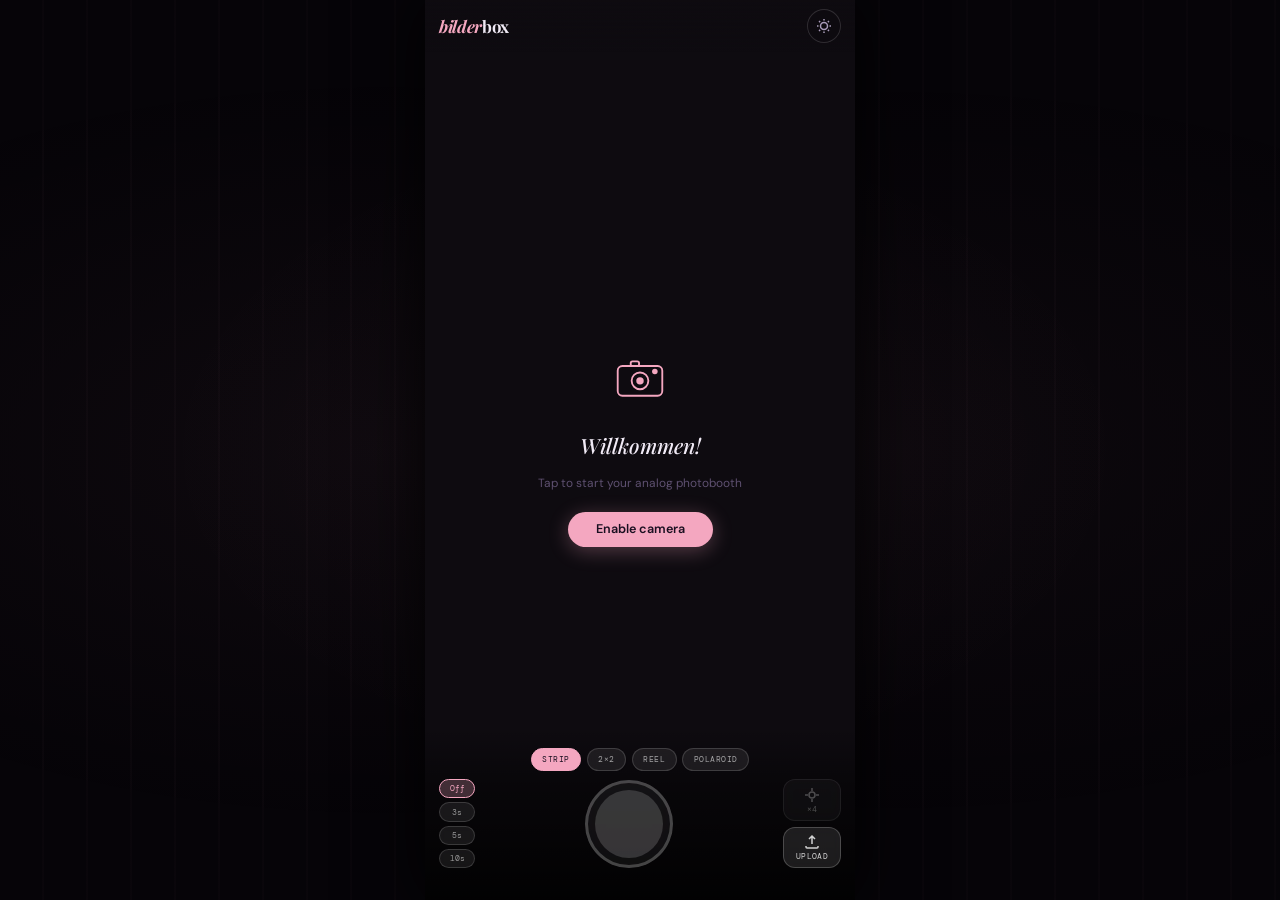
==== commit 0e1b4557: "fixing" ====
--- a/index.html
+++ b/index.html
@@ -2,8 +2,11 @@
 <html lang="en">
   <head>
     <meta charset="UTF-8" />
-    <meta name="viewport" content="width=device-width, initial-scale=1.0" />
-    <meta name="theme-color" content="#f4a7c0" />
+    <meta
+      name="viewport"
+      content="width=device-width, initial-scale=1.0, viewport-fit=cover"
+    />
+    <meta name="theme-color" content="#0e0b10" />
     <meta
       name="description"
       content="Bilderbox — your cute analog-style photobooth. Free, private, runs entirely in your browser."
@@ -14,31 +17,17 @@
       content="black-translucent"
     />
     <meta name="apple-mobile-web-app-title" content="Bilderbox" />
-    <meta property="og:title" content="Bilderbox — Photobooth" />
-    <meta
-      property="og:description"
-      content="Your cute analog photobooth. Free, private, no sign-up."
-    />
-    <meta property="og:type" content="website" />
-    <meta property="og:url" content="https://bilderbox.netlify.app" />
     <title>Bilderbox — Photobooth</title>
     <link rel="manifest" href="manifest.json" />
     <link rel="icon" href="icons/icon.svg" type="image/svg+xml" />
     <link rel="apple-touch-icon" href="icons/icon-192.png" />
-    <link rel="canonical" href="https://bilderbox.netlify.app/" />
     <script>
       if (localStorage.getItem("bb-theme") === "light") {
         document.documentElement.classList.add("light-mode");
-        document.body && document.body.classList.add("light-mode");
       }
     </script>
     <link
-      rel="stylesheet"
-      href="https://cdn.jsdelivr.net/npm/bootstrap@5.3.3/dist/css/bootstrap.min.css"
-    />
-    <link rel="preconnect" href="https://fonts.googleapis.com" />
-    <link
-      href="https://fonts.googleapis.com/css2?family=Playfair+Display:ital,wght@0,500;0,700;1,500&family=DM+Mono:wght@400;500&family=DM+Sans:wght@300;400;500&display=swap"
+      href="https://fonts.googleapis.com/css2?family=Playfair+Display:ital,wght@0,500;0,700;1,500;1,700&family=DM+Mono:wght@400;500&family=DM+Sans:wght@300;400;500&display=swap"
       rel="stylesheet"
     />
     <script src="https://cdn.jsdelivr.net/npm/qrcodejs@1.0.0/qrcode.min.js"></script>
@@ -50,34 +39,872 @@
     ></script>
   </head>
   <body>
-    <noscript>
-      <div
-        style="
-          position: fixed;
-          inset: 0;
-          background: #0e0b10;
-          color: #f0eaf5;
-          display: flex;
-          align-items: center;
-          justify-content: center;
-          text-align: center;
-          padding: 2rem;
-          font-family: sans-serif;
-          z-index: 9999;
-        "
-      >
-        <div>
-          <p style="font-size: 1.4rem; color: #f4a7c0; margin-bottom: 1rem">
-            JavaScript required
-          </p>
-          <p style="font-size: 0.9rem; color: #a89ab8; line-height: 1.8">
-            Bilderbox needs JavaScript to run.<br />Please enable JavaScript in
-            your browser settings.
-          </p>
+    <!-- ══════════════════════════════════════
+     SCREEN 1 — VIEWFINDER (full-screen)
+══════════════════════════════════════ -->
+    <div id="screen-viewfinder" class="screen screen-active">
+      <!-- Header bar — minimal -->
+      <header class="vf-header">
+        <a href="index.html" class="vf-logo">bilder<span>box</span></a>
+        <div class="vf-header-right">
+          <button
+            class="vf-icon-btn"
+            onclick="toggleTheme()"
+            aria-label="Toggle theme"
+          >
+            <svg
+              id="theme-icon-dark"
+              width="16"
+              height="16"
+              viewBox="0 0 16 16"
+              fill="none"
+              stroke="currentColor"
+              stroke-width="1.5"
+            >
+              <circle cx="8" cy="8" r="3.5" />
+              <path
+                d="M8 1v1.5M8 13.5V15M1 8h1.5M13.5 8H15M3.05 3.05l1.06 1.06M11.89 11.89l1.06 1.06M3.05 12.95l1.06-1.06M11.89 4.11l1.06-1.06"
+              />
+            </svg>
+            <svg
+              id="theme-icon-light"
+              width="16"
+              height="16"
+              viewBox="0 0 16 16"
+              fill="none"
+              stroke="currentColor"
+              stroke-width="1.5"
+              style="display: none"
+            >
+              <path d="M13.5 8.5a5.5 5.5 0 01-7-7 6 6 0 107 7z" />
+            </svg>
+          </button>
+          <div
+            id="pwa-install-btn"
+            class="vf-pill-btn"
+            style="display: none"
+            onclick="installPWA()"
+          >
+            <svg
+              width="11"
+              height="11"
+              viewBox="0 0 16 16"
+              fill="none"
+              stroke="currentColor"
+              stroke-width="1.5"
+            >
+              <path d="M8 2v8M5 7l3 3 3-3" />
+              <path d="M2 13h12" />
+            </svg>
+            Install
+          </div>
+          <div id="ios-hint" class="vf-pill-btn" style="display: none">
+            <svg
+              width="11"
+              height="11"
+              viewBox="0 0 16 16"
+              fill="none"
+              stroke="currentColor"
+              stroke-width="1.5"
+            >
+              <path d="M8 2v6M5 4l3-3 3 3" />
+              <rect x="2" y="10" width="12" height="5" rx="1" />
+            </svg>
+            Add
+          </div>
+        </div>
+      </header>
+
+      <!-- Full-screen camera -->
+      <div class="vf-camera" id="camera-wrap">
+        <!-- Startup state -->
+        <div id="startup" class="startup-screen">
+          <div class="startup-film-icon">
+            <svg width="52" height="52" viewBox="0 0 56 56" fill="none">
+              <rect
+                x="4"
+                y="14"
+                width="48"
+                height="32"
+                rx="5"
+                stroke="#f4a7c0"
+                stroke-width="2"
+              />
+              <circle cx="28" cy="30" r="9" stroke="#f4a7c0" stroke-width="2" />
+              <circle cx="28" cy="30" r="4" fill="#f4a7c0" />
+              <rect
+                x="18"
+                y="9"
+                width="9"
+                height="5"
+                rx="2"
+                stroke="#f4a7c0"
+                stroke-width="2"
+              />
+              <circle cx="44" cy="20" r="3" fill="#f4a7c0" />
+            </svg>
+          </div>
+          <h2>Willkommen!</h2>
+          <p>Tap to start your analog photobooth</p>
+          <button class="startup-btn" onclick="startCamera()">
+            Enable camera
+          </button>
+        </div>
+        <!-- Camera error -->
+        <div id="camera-error" class="startup-screen" style="display: none">
+          <div class="startup-film-icon" style="color: #c84b3a">
+            <svg
+              width="48"
+              height="48"
+              viewBox="0 0 48 48"
+              fill="none"
+              stroke="#c84b3a"
+              stroke-width="2"
+            >
+              <circle cx="24" cy="24" r="20" />
+              <path d="M24 14v12M24 32v2" />
+            </svg>
+          </div>
+          <h2>Camera unavailable</h2>
+          <p id="camera-error-msg">Could not access camera.</p>
+          <button class="startup-btn" onclick="retryCameraAccess()">
+            Try again
+          </button>
+          <button
+            class="startup-btn startup-btn-ghost"
+            onclick="showCameraHelp()"
+          >
+            How to fix this
+          </button>
+        </div>
+
+        <video id="video" autoplay muted playsinline></video>
+        <canvas id="canvas-preview"></canvas>
+        <img
+          id="still-preview-img"
+          src=""
+          alt=""
+          style="
+            display: none;
+            position: absolute;
+            inset: 0;
+            width: 100%;
+            height: 100%;
+            object-fit: cover;
+            z-index: 9;
+          "
+        />
+
+        <!-- Film grain overlay -->
+        <div class="film-grain"></div>
+        <!-- Vignette -->
+        <div class="vignette"></div>
+        <!-- Frame overlay -->
+        <div class="frame-overlay" id="frame-overlay"></div>
+
+        <!-- Countdown -->
+        <div id="countdown" class="vf-countdown"></div>
+        <!-- Flash -->
+        <div class="flash" id="flash"></div>
+        <!-- Live filter label -->
+        <div class="live-filter-label" id="live-filter-label"></div>
+        <!-- Compat warn -->
+        <div id="compat-warn" class="compat-warn" style="display: none">
+          <svg
+            width="12"
+            height="12"
+            viewBox="0 0 16 16"
+            fill="none"
+            stroke="currentColor"
+            stroke-width="1.5"
+          >
+            <circle cx="8" cy="8" r="6.5" />
+            <path d="M8 5v4M8 11v1" />
+          </svg>
+          <span id="compat-warn-msg"></span>
+        </div>
+
+        <!-- Upload preview confirm -->
+        <div id="still-confirm" class="still-confirm" style="display: none">
+          <div class="still-confirm-inner">
+            <span class="still-label">Adjust filter &amp; frame, then add</span>
+            <div class="still-actions">
+              <button class="sca-btn sca-confirm" onclick="confirmStill()">
+                <svg
+                  width="13"
+                  height="13"
+                  viewBox="0 0 16 16"
+                  fill="none"
+                  stroke="currentColor"
+                  stroke-width="1.8"
+                >
+                  <path d="M2 8l4 4 8-8" />
+                </svg>
+                Add
+              </button>
+              <button class="sca-btn sca-cancel" onclick="cancelStill()">
+                <svg
+                  width="13"
+                  height="13"
+                  viewBox="0 0 16 16"
+                  fill="none"
+                  stroke="currentColor"
+                  stroke-width="1.8"
+                >
+                  <path d="M3 3l10 10M13 3L3 13" />
+                </svg>
+                Cancel
+              </button>
+            </div>
+          </div>
+        </div>
+
+        <!-- Bottom HUD: layout picker + capture button -->
+        <div class="vf-hud">
+          <!-- Layout selector pills -->
+          <div class="vf-layout-row" id="vf-layout-row"></div>
+          <!-- Main capture row -->
+          <div class="vf-capture-row">
+            <!-- Left: timer -->
+            <div class="vf-timer-group">
+              <button
+                class="vf-timer-btn active"
+                onclick="setTimer(0, this)"
+                data-secs="0"
+              >
+                Off
+              </button>
+              <button
+                class="vf-timer-btn"
+                onclick="setTimer(3, this)"
+                data-secs="3"
+              >
+                3s
+              </button>
+              <button
+                class="vf-timer-btn"
+                onclick="setTimer(5, this)"
+                data-secs="5"
+              >
+                5s
+              </button>
+              <button
+                class="vf-timer-btn"
+                onclick="setTimer(10, this)"
+                data-secs="10"
+              >
+                10s
+              </button>
+            </div>
+            <!-- Center: shutter -->
+            <button
+              class="vf-shutter"
+              id="capture-btn"
+              onclick="capturePhoto()"
+              disabled
+              aria-label="Capture"
+            >
+              <span class="vf-shutter-inner"></span>
+            </button>
+            <!-- Right: burst + upload -->
+            <div class="vf-right-group">
+              <button
+                class="vf-side-btn"
+                id="burst-btn"
+                onclick="startBurst()"
+                disabled
+                aria-label="Burst ×4"
+              >
+                <svg
+                  width="16"
+                  height="16"
+                  viewBox="0 0 16 16"
+                  fill="none"
+                  stroke="currentColor"
+                  stroke-width="1.5"
+                >
+                  <path d="M1 8h3M12 8h3M8 1v3M8 12v3" />
+                  <circle cx="8" cy="8" r="3" />
+                </svg>
+                <span>×4</span>
+              </button>
+              <button
+                class="vf-side-btn"
+                id="upload-btn"
+                onclick="triggerUpload()"
+                aria-label="Upload"
+              >
+                <svg
+                  width="16"
+                  height="16"
+                  viewBox="0 0 16 16"
+                  fill="none"
+                  stroke="currentColor"
+                  stroke-width="1.5"
+                >
+                  <path d="M8 2v8M5 5l3-3 3 3" />
+                  <path d="M2 12v1a1 1 0 001 1h10a1 1 0 001-1v-1" />
+                </svg>
+                <span>Upload</span>
+              </button>
+            </div>
+          </div>
+          <!-- Photo counter dots -->
+          <div class="vf-photo-dots" id="vf-photo-dots"></div>
         </div>
       </div>
-    </noscript>
-
+
+      <!-- View photos + proceed bar -->
+      <div class="vf-proceed-bar" id="vf-proceed-bar" style="display: none">
+        <div class="vf-thumb-row" id="vf-thumb-row"></div>
+        <button
+          class="vf-proceed-btn"
+          id="vf-proceed-btn"
+          onclick="goToCustomize()"
+        >
+          Customize &amp; Save
+          <svg
+            width="14"
+            height="14"
+            viewBox="0 0 16 16"
+            fill="none"
+            stroke="currentColor"
+            stroke-width="2"
+          >
+            <path d="M4 8h8M9 5l3 3-3 3" />
+          </svg>
+        </button>
+      </div>
+
+      <input
+        type="file"
+        id="upload-input"
+        accept="image/*"
+        multiple
+        style="display: none"
+        onchange="handleUpload(event)"
+      />
+    </div>
+
+    <!-- ══════════════════════════════════════
+     SCREEN 2 — CUSTOMIZE
+══════════════════════════════════════ -->
+    <div id="screen-customize" class="screen">
+      <header class="cust-header">
+        <button class="cust-back-btn" onclick="goToViewfinder()">
+          <svg
+            width="16"
+            height="16"
+            viewBox="0 0 16 16"
+            fill="none"
+            stroke="currentColor"
+            stroke-width="2"
+          >
+            <path d="M10 3L5 8l5 5" />
+          </svg>
+        </button>
+        <span class="cust-title">Customize</span>
+        <button
+          class="cust-generate-btn"
+          id="cust-generate-btn"
+          onclick="generateStrip()"
+        >
+          Generate
+          <svg
+            width="13"
+            height="13"
+            viewBox="0 0 16 16"
+            fill="none"
+            stroke="currentColor"
+            stroke-width="2"
+          >
+            <path d="M4 8h8M9 5l3 3-3 3" />
+          </svg>
+        </button>
+      </header>
+
+      <div class="cust-body">
+        <!-- Strip preview -->
+        <div class="cust-preview-wrap">
+          <div class="cust-preview" id="cust-preview">
+            <!-- photos rendered here as thumbnails in chosen layout -->
+            <div class="cust-preview-grid" id="cust-preview-grid"></div>
+          </div>
+        </div>
+
+        <!-- Controls -->
+        <div class="cust-controls">
+          <!-- Filter -->
+          <div class="cust-section">
+            <div class="cust-section-label">Filter</div>
+            <div class="cust-pills" id="filter-bar" role="group">
+              <button
+                class="cust-pill active"
+                data-filter="none"
+                onclick="setFilter('none', this)"
+              >
+                None
+              </button>
+              <button
+                class="cust-pill"
+                data-filter="bw"
+                onclick="setFilter('bw', this)"
+              >
+                B&amp;W
+              </button>
+              <button
+                class="cust-pill"
+                data-filter="sepia"
+                onclick="setFilter('sepia', this)"
+              >
+                Sepia
+              </button>
+              <button
+                class="cust-pill"
+                data-filter="vivid"
+                onclick="setFilter('vivid', this)"
+              >
+                Vivid
+              </button>
+              <button
+                class="cust-pill"
+                data-filter="fade"
+                onclick="setFilter('fade', this)"
+              >
+                Fade
+              </button>
+              <button
+                class="cust-pill"
+                data-filter="noir"
+                onclick="setFilter('noir', this)"
+              >
+                Noir
+              </button>
+              <button
+                class="cust-pill"
+                data-filter="warm"
+                onclick="setFilter('warm', this)"
+              >
+                Warm
+              </button>
+              <button
+                class="cust-pill"
+                data-filter="disposable"
+                onclick="setFilter('disposable', this)"
+              >
+                Disposable
+              </button>
+              <button
+                class="cust-pill"
+                data-filter="kodak"
+                onclick="setFilter('kodak', this)"
+              >
+                Kodak
+              </button>
+              <button
+                class="cust-pill"
+                data-filter="fujifilm"
+                onclick="setFilter('fujifilm', this)"
+              >
+                Fujifilm
+              </button>
+              <button
+                class="cust-pill"
+                data-filter="y2k"
+                onclick="setFilter('y2k', this)"
+              >
+                Y2K
+              </button>
+            </div>
+          </div>
+
+          <!-- Frame -->
+          <div class="cust-section">
+            <div class="cust-section-label">Frame</div>
+            <div class="cust-frame-row" id="frames-grid" role="group"></div>
+          </div>
+
+          <!-- Background -->
+          <div class="cust-section">
+            <div class="cust-section-label">Background</div>
+            <div class="cust-bg-row" id="bg-picker-row">
+              <button
+                class="cust-bg-swatch active"
+                data-bg="#0e0b10"
+                onclick="setBg('#0e0b10', this)"
+                style="background: #0e0b10; border: 2px solid var(--pink)"
+                title="Dark"
+              ></button>
+              <button
+                class="cust-bg-swatch"
+                data-bg="#fdf6f9"
+                onclick="setBg('#fdf6f9', this)"
+                style="background: #fdf6f9"
+                title="Cream"
+              ></button>
+              <button
+                class="cust-bg-swatch"
+                data-bg="#fce8f1"
+                onclick="setBg('#fce8f1', this)"
+                style="background: #fce8f1"
+                title="Pink"
+              ></button>
+              <button
+                class="cust-bg-swatch"
+                data-bg="#f5f0e8"
+                onclick="setBg('#f5f0e8', this)"
+                style="background: #f5f0e8"
+                title="Warm White"
+              ></button>
+              <button
+                class="cust-bg-swatch"
+                data-bg="#111111"
+                onclick="setBg('#111111', this)"
+                style="background: #111111"
+                title="Black"
+              ></button>
+              <button
+                class="cust-bg-swatch"
+                data-bg="#1a0f20"
+                onclick="setBg('#1a0f20', this)"
+                style="background: #1a0f20"
+                title="Deep Purple"
+              ></button>
+              <button
+                class="cust-bg-swatch"
+                data-bg="#0a1628"
+                onclick="setBg('#0a1628', this)"
+                style="background: #0a1628"
+                title="Midnight"
+              ></button>
+              <button
+                class="cust-bg-swatch"
+                data-bg="#2a1f06"
+                onclick="setBg('#2a1f06', this)"
+                style="background: #2a1f06"
+                title="Amber Dark"
+              ></button>
+            </div>
+          </div>
+
+          <!-- Mood -->
+          <div class="cust-section">
+            <div class="cust-section-label">Mood</div>
+            <div class="cust-pills" role="group">
+              <span
+                class="cust-pill cust-mood active"
+                onclick="setMood('happy')"
+                title="happy"
+                tabindex="0"
+                role="button"
+                >happy</span
+              >
+              <span
+                class="cust-pill cust-mood"
+                onclick="setMood('dreamy')"
+                title="dreamy"
+                tabindex="0"
+                role="button"
+                >dreamy</span
+              >
+              <span
+                class="cust-pill cust-mood"
+                onclick="setMood('moody')"
+                title="moody"
+                tabindex="0"
+                role="button"
+                >moody</span
+              >
+              <span
+                class="cust-pill cust-mood"
+                onclick="setMood('retro')"
+                title="retro"
+                tabindex="0"
+                role="button"
+                >retro</span
+              >
+              <span
+                class="cust-pill cust-mood"
+                onclick="setMood('y2k')"
+                title="y2k"
+                tabindex="0"
+                role="button"
+                >y2k</span
+              >
+            </div>
+          </div>
+
+          <!-- Timestamp toggle -->
+          <div class="cust-section">
+            <div class="cust-toggle-row">
+              <span class="cust-section-label" style="margin-bottom: 0"
+                >Add date stamp</span
+              >
+              <button
+                class="cust-toggle"
+                id="timestamp-toggle"
+                onclick="toggleTimestamp()"
+                aria-pressed="false"
+              >
+                <span class="cust-toggle-knob"></span>
+              </button>
+            </div>
+          </div>
+        </div>
+      </div>
+    </div>
+
+    <!-- ══════════════════════════════════════
+     SCREEN 3 — GENERATING (film animation)
+══════════════════════════════════════ -->
+    <div id="screen-generating" class="screen">
+      <div class="gen-wrap">
+        <div class="gen-film-strip" id="gen-film-strip">
+          <!-- film strip cells rendered by JS -->
+        </div>
+        <div class="gen-label">
+          <span class="gen-label-text" id="gen-label-text"
+            >Developing your film…</span
+          >
+          <div class="gen-dots"><span></span><span></span><span></span></div>
+        </div>
+      </div>
+    </div>
+
+    <!-- ══════════════════════════════════════
+     SCREEN 4 — RESULT
+══════════════════════════════════════ -->
+    <div id="screen-result" class="screen">
+      <header class="result-header">
+        <div class="result-header-title">Your strip</div>
+        <button class="result-new-btn" onclick="startOver()">
+          <svg
+            width="11"
+            height="11"
+            viewBox="0 0 16 16"
+            fill="none"
+            stroke="currentColor"
+            stroke-width="1.8"
+          >
+            <path d="M2 8a6 6 0 1112 0" />
+            <path d="M14 4v4h-4" />
+          </svg>
+          New shoot
+        </button>
+      </header>
+
+      <div class="result-body">
+        <div class="result-img-wrap">
+          <img
+            id="result-img"
+            src=""
+            alt="Your photo strip"
+            class="result-img"
+            style="display: none"
+          />
+        </div>
+        <div class="result-actions">
+          <button
+            class="result-action-btn result-action-primary"
+            onclick="downloadResult()"
+          >
+            <svg
+              width="16"
+              height="16"
+              viewBox="0 0 16 16"
+              fill="none"
+              stroke="currentColor"
+              stroke-width="1.8"
+            >
+              <path d="M8 2v8M5 7l3 3 3-3" />
+              <path d="M2 12v1a1 1 0 001 1h10a1 1 0 001-1v-1" />
+            </svg>
+            Download
+          </button>
+          <button class="result-action-btn" onclick="shareResult()">
+            <svg
+              width="16"
+              height="16"
+              viewBox="0 0 16 16"
+              fill="none"
+              stroke="currentColor"
+              stroke-width="1.8"
+            >
+              <circle cx="12" cy="4" r="2" />
+              <circle cx="4" cy="8" r="2" />
+              <circle cx="12" cy="12" r="2" />
+              <path d="M6 7l4-2M6 9l4 2" />
+            </svg>
+            Share
+          </button>
+          <button class="result-action-btn" onclick="showQR()">
+            <svg
+              width="16"
+              height="16"
+              viewBox="0 0 16 16"
+              fill="none"
+              stroke="currentColor"
+              stroke-width="1.8"
+            >
+              <rect x="2" y="2" width="5" height="5" rx="1" />
+              <rect x="9" y="2" width="5" height="5" rx="1" />
+              <rect x="2" y="9" width="5" height="5" rx="1" />
+              <rect
+                x="3.5"
+                y="3.5"
+                width="2"
+                height="2"
+                fill="currentColor"
+                stroke="none"
+              />
+              <rect
+                x="10.5"
+                y="3.5"
+                width="2"
+                height="2"
+                fill="currentColor"
+                stroke="none"
+              />
+              <rect
+                x="3.5"
+                y="10.5"
+                width="2"
+                height="2"
+                fill="currentColor"
+                stroke="none"
+              />
+              <path d="M9 9h2v2M9 11v2h2M11 9h2" />
+            </svg>
+            QR Code
+          </button>
+          <button class="result-action-btn" onclick="shareToInstagram()">
+            <svg
+              width="16"
+              height="16"
+              viewBox="0 0 16 16"
+              fill="none"
+              stroke="currentColor"
+              stroke-width="1.8"
+            >
+              <rect x="2" y="2" width="12" height="12" rx="3" />
+              <circle cx="8" cy="8" r="2.5" />
+              <circle
+                cx="11.5"
+                cy="4.5"
+                r="0.75"
+                fill="currentColor"
+                stroke="none"
+              />
+            </svg>
+            Instagram
+          </button>
+        </div>
+        <!-- QR section -->
+        <div id="qr-section" class="result-qr" style="display: none">
+          <div class="qr-label">Scan to view on another device</div>
+          <div id="qr-code-wrap"></div>
+          <div class="qr-note">Opens in browser. Works on any phone.</div>
+        </div>
+      </div>
+    </div>
+
+    <!-- ─── Camera help modal ─── -->
+    <div
+      class="modal-bg"
+      id="camera-help-modal"
+      role="dialog"
+      aria-modal="true"
+    >
+      <div class="modal-card">
+        <div class="modal-header-row">
+          <h3>Camera access help</h3>
+          <button class="modal-close" onclick="closeModal('camera-help-modal')">
+            &#10005;
+          </button>
+        </div>
+        <div class="camera-help-content">
+          <div class="help-item">
+            <div class="help-label">Chrome / Edge</div>
+            <div class="help-text">
+              Click the camera icon in the address bar → Allow → Reload.
+            </div>
+          </div>
+          <div class="help-item">
+            <div class="help-label">Safari (iOS)</div>
+            <div class="help-text">
+              Settings → Safari → Camera → Allow. Then reload.
+            </div>
+          </div>
+          <div class="help-item">
+            <div class="help-label">Firefox</div>
+            <div class="help-text">
+              Shield icon → Permissions → Camera → Allow.
+            </div>
+          </div>
+          <div class="help-item">
+            <div class="help-label">Camera in use</div>
+            <div class="help-text">
+              Close other video apps or tabs, then reload.
+            </div>
+          </div>
+        </div>
+        <button
+          class="sca-btn sca-confirm"
+          style="margin-top: 0.25rem"
+          onclick="
+            closeModal('camera-help-modal');
+            retryCameraAccess();
+          "
+        >
+          Try again
+        </button>
+      </div>
+    </div>
+
+    <!-- Photo view modal -->
+    <div class="modal-bg" id="photo-modal" role="dialog" aria-modal="true">
+      <div class="modal-card">
+        <div class="modal-header-row">
+          <h3>Photo</h3>
+          <button class="modal-close" onclick="closeModal('photo-modal')">
+            &#10005;
+          </button>
+        </div>
+        <img class="modal-preview" id="modal-img" src="" alt="Photo" />
+        <div style="display: flex; gap: 0.5rem; flex-wrap: wrap">
+          <button
+            class="sca-btn sca-confirm"
+            onclick="downloadSingleFromModal()"
+          >
+            Download
+          </button>
+          <button
+            class="sca-btn"
+            onclick="shareNativeSingle()"
+            style="
+              background: var(--surface2);
+              border-color: var(--border2);
+              color: var(--text);
+            "
+          >
+            Share
+          </button>
+          <button
+            class="sca-btn"
+            onclick="deleteFromModal()"
+            style="
+              background: rgba(200, 75, 58, 0.12);
+              border-color: rgba(200, 75, 58, 0.4);
+              color: var(--red);
+            "
+          >
+            Delete
+          </button>
+        </div>
+      </div>
+    </div>
+
+    <!-- Error boundary -->
     <div
       id="error-boundary"
       style="
@@ -134,1002 +961,9 @@
       </div>
     </div>
 
-    <!-- ─── Header ─── -->
-    <header class="app-header">
-      <div class="hdr-inner">
-        <div class="logo">
-          bilder<span>box</span>
-          <div class="logo-sub">dein fotostudio</div>
-        </div>
-        <div class="hdr-right">
-          <button
-            id="theme-toggle"
-            class="theme-toggle"
-            onclick="toggleTheme()"
-            aria-label="Toggle theme"
-          >
-            <svg
-              id="theme-icon-dark"
-              width="14"
-              height="14"
-              viewBox="0 0 16 16"
-              fill="none"
-              stroke="currentColor"
-              stroke-width="1.5"
-            >
-              <circle cx="8" cy="8" r="3.5" />
-              <path
-                d="M8 1v1.5M8 13.5V15M1 8h1.5M13.5 8H15M3.05 3.05l1.06 1.06M11.89 11.89l1.06 1.06M3.05 12.95l1.06-1.06M11.89 4.11l1.06-1.06"
-              />
-            </svg>
-            <svg
-              id="theme-icon-light"
-              width="14"
-              height="14"
-              viewBox="0 0 16 16"
-              fill="none"
-              stroke="currentColor"
-              stroke-width="1.5"
-              style="display: none"
-            >
-              <path d="M13.5 8.5a5.5 5.5 0 01-7-7 6 6 0 107 7z" />
-            </svg>
-          </button>
-          <div
-            id="pwa-install-btn"
-            class="install-btn"
-            style="display: none"
-            onclick="installPWA()"
-          >
-            <svg
-              width="12"
-              height="12"
-              viewBox="0 0 16 16"
-              fill="none"
-              stroke="currentColor"
-              stroke-width="1.5"
-            >
-              <path d="M8 2v8M5 7l3 3 3-3" />
-              <path d="M2 13h12" />
-            </svg>
-            Install
-          </div>
-          <div
-            id="ios-hint"
-            class="install-btn"
-            style="display: none"
-            title="Open Share → Add to Home Screen"
-          >
-            <svg
-              width="12"
-              height="12"
-              viewBox="0 0 16 16"
-              fill="none"
-              stroke="currentColor"
-              stroke-width="1.5"
-            >
-              <path d="M8 2v6M5 4l3-3 3 3" />
-              <rect x="2" y="10" width="12" height="5" rx="1" />
-            </svg>
-            Add to Home
-          </div>
-          <div class="header-tag d-none d-md-block">Photobooth Studio</div>
-        </div>
-      </div>
-    </header>
-
-    <!-- ─── Main layout ─── -->
-    <div class="workspace">
-      <!-- LEFT: camera + controls stacked on mobile -->
-      <div class="cam-col">
-        <!-- Camera viewfinder -->
-        <div class="camera-wrap" id="camera-wrap">
-          <div id="startup" class="startup-screen">
-            <div class="startup-icon">
-              <svg
-                width="44"
-                height="44"
-                viewBox="0 0 48 48"
-                fill="none"
-                stroke="#f4a7c0"
-                stroke-width="2"
-              >
-                <rect x="4" y="12" width="40" height="28" rx="5" />
-                <circle cx="24" cy="26" r="8" />
-                <circle cx="24" cy="26" r="4" fill="#f4a7c0" />
-                <rect x="16" y="7" width="8" height="5" rx="2" />
-                <circle cx="38" cy="18" r="2.5" fill="#f4a7c0" stroke="none" />
-              </svg>
-            </div>
-            <h2>Willkommen!</h2>
-            <p>
-              Your cute analog photobooth.<br />Allow camera access to begin.
-            </p>
-            <button class="btn-bb btn-pink" onclick="startCamera()">
-              Enable camera
-            </button>
-          </div>
-          <div id="camera-error" class="startup-screen" style="display: none">
-            <div class="startup-icon">
-              <svg
-                width="40"
-                height="40"
-                viewBox="0 0 48 48"
-                fill="none"
-                stroke="#c84b3a"
-                stroke-width="2"
-              >
-                <circle cx="24" cy="24" r="20" />
-                <path d="M24 14v12M24 32v2" />
-              </svg>
-            </div>
-            <h2 style="color: var(--text2)">Camera unavailable</h2>
-            <p id="camera-error-msg">Could not access camera.</p>
-            <button class="btn-bb btn-pink" onclick="retryCameraAccess()">
-              Try again
-            </button>
-            <button
-              class="btn-bb"
-              onclick="showCameraHelp()"
-              style="margin-top: 0.25rem"
-            >
-              How to fix this
-            </button>
-          </div>
-          <video id="video" autoplay muted playsinline></video>
-          <canvas id="canvas-preview"></canvas>
-          <img
-            id="still-preview-img"
-            src=""
-            alt=""
-            style="
-              display: none;
-              position: absolute;
-              inset: 0;
-              width: 100%;
-              height: 100%;
-              object-fit: cover;
-              z-index: 9;
-              border-radius: inherit;
-            "
-          />
-          <div class="grain"></div>
-          <div class="frame-overlay" id="frame-overlay"></div>
-          <div class="vignette"></div>
-          <div id="countdown" aria-live="assertive"></div>
-          <div class="flash" id="flash"></div>
-          <div
-            class="live-filter-label"
-            id="live-filter-label"
-            aria-live="polite"
-          ></div>
-          <div id="compat-warn" class="compat-warn" style="display: none">
-            <svg
-              width="13"
-              height="13"
-              viewBox="0 0 16 16"
-              fill="none"
-              stroke="currentColor"
-              stroke-width="1.5"
-            >
-              <circle cx="8" cy="8" r="6.5" />
-              <path d="M8 5v4M8 11v1" />
-            </svg>
-            <span id="compat-warn-msg"></span>
-          </div>
-          <!-- Still image confirm bar -->
-          <div id="still-confirm" class="still-confirm" style="display: none">
-            <div class="still-confirm-inner">
-              <span class="still-label"
-                >Adjust filter &amp; frame, then add</span
-              >
-              <div class="still-actions">
-                <button class="btn-bb btn-pink" onclick="confirmStill()">
-                  <svg
-                    width="13"
-                    height="13"
-                    viewBox="0 0 16 16"
-                    fill="none"
-                    stroke="currentColor"
-                    stroke-width="1.5"
-                  >
-                    <path d="M2 8l4 4 8-8" />
-                  </svg>
-                  Add to strip
-                </button>
-                <button class="btn-bb" onclick="cancelStill()">
-                  <svg
-                    width="13"
-                    height="13"
-                    viewBox="0 0 16 16"
-                    fill="none"
-                    stroke="currentColor"
-                    stroke-width="1.5"
-                  >
-                    <path d="M3 3l10 10M13 3L3 13" />
-                  </svg>
-                  Cancel
-                </button>
-              </div>
-            </div>
-          </div>
-        </div>
-
-        <!-- FIX 4: Action buttons RIGHT BELOW the camera on mobile -->
-        <div class="quick-actions">
-          <div class="capture-row">
-            <button
-              class="btn-bb btn-pink capture-main"
-              id="capture-btn"
-              onclick="capturePhoto()"
-              disabled
-              aria-label="Take photo"
-            >
-              <svg
-                width="15"
-                height="15"
-                viewBox="0 0 16 16"
-                fill="none"
-                stroke="currentColor"
-                stroke-width="1.5"
-              >
-                <circle cx="8" cy="8" r="3" />
-                <circle cx="8" cy="8" r="6.5" stroke-dasharray="2 2" />
-              </svg>
-              Capture
-            </button>
-            <button
-              class="btn-bb burst-btn"
-              id="burst-btn"
-              onclick="startBurst()"
-              disabled
-              aria-label="Burst 4 photos"
-            >
-              <svg
-                width="14"
-                height="14"
-                viewBox="0 0 16 16"
-                fill="none"
-                stroke="currentColor"
-                stroke-width="1.5"
-              >
-                <path d="M1 8h3M12 8h3M8 1v3M8 12v3" />
-                <circle cx="8" cy="8" r="3" />
-              </svg>
-              ×4
-            </button>
-            <button
-              class="btn-bb upload-btn"
-              id="upload-btn"
-              onclick="triggerUpload()"
-            >
-              <svg
-                width="14"
-                height="14"
-                viewBox="0 0 16 16"
-                fill="none"
-                stroke="currentColor"
-                stroke-width="1.5"
-              >
-                <path d="M8 2v8M5 5l3-3 3 3" />
-                <path d="M2 12v1a1 1 0 001 1h10a1 1 0 001-1v-1" />
-              </svg>
-              Upload
-            </button>
-            <input
-              type="file"
-              id="upload-input"
-              accept="image/*"
-              multiple
-              style="display: none"
-              onchange="handleUpload(event)"
-            />
-          </div>
-          <div class="save-row">
-            <button
-              class="btn-bb save-btn"
-              onclick="downloadStrip()"
-              id="print-btn"
-              disabled
-            >
-              <svg
-                width="13"
-                height="13"
-                viewBox="0 0 16 16"
-                fill="none"
-                stroke="currentColor"
-                stroke-width="1.5"
-              >
-                <path d="M8 2v8M5 7l3 3 3-3" />
-                <path d="M2 12v1a1 1 0 001 1h10a1 1 0 001-1v-1" />
-              </svg>
-              Save strip
-            </button>
-            <button
-              class="btn-bb btn-share-main share-btn"
-              onclick="openShareHub()"
-              id="share-hub-btn"
-              disabled
-            >
-              <svg
-                width="13"
-                height="13"
-                viewBox="0 0 16 16"
-                fill="none"
-                stroke="currentColor"
-                stroke-width="1.5"
-              >
-                <circle cx="12" cy="4" r="2" />
-                <circle cx="4" cy="8" r="2" />
-                <circle cx="12" cy="12" r="2" />
-                <path d="M6 7l4-2M6 9l4 2" />
-              </svg>
-              Share
-            </button>
-            <button
-              class="btn-bb btn-danger-bb"
-              onclick="clearAll()"
-              id="clear-btn"
-              disabled
-            >
-              <svg
-                width="13"
-                height="13"
-                viewBox="0 0 16 16"
-                fill="none"
-                stroke="currentColor"
-                stroke-width="1.5"
-              >
-                <path d="M2 4h12M5 4V2h6v2M6 7v5M10 7v5M3 4l1 10h8l1-10" />
-              </svg>
-              Clear
-            </button>
-          </div>
-        </div>
-
-        <!-- Mobile thumbnail strip — horizontal scrollable photos -->
-        <div class="mobile-thumbnail-bar" id="mobile-thumbnail-bar">
-          <div class="mobile-thumbnail-strip" id="mobile-thumbnail-strip"></div>
-        </div>
-      </div>
-      <!-- end cam-col -->
-
-      <!-- RIGHT: controls panel (desktop sticky, mobile below) -->
-      <div class="ctrl-col">
-        <!-- Timer -->
-        <div class="ctrl-section">
-          <div class="section-label">Timer</div>
-          <div class="timer-btns" role="group">
-            <button class="timer-btn active" onclick="setTimer(0, this)">
-              Off
-            </button>
-            <button class="timer-btn" onclick="setTimer(3, this)">3s</button>
-            <button class="timer-btn" onclick="setTimer(5, this)">5s</button>
-            <button class="timer-btn" onclick="setTimer(10, this)">10s</button>
-          </div>
-        </div>
-
-        <!-- Mood -->
-        <div class="ctrl-section">
-          <div class="section-label">Mood</div>
-          <div class="mood-bar">
-            <span
-              onclick="setMood('happy')"
-              class="mood active"
-              title="happy"
-              tabindex="0"
-              role="button"
-              >happy</span
-            >
-            <span
-              onclick="setMood('dreamy')"
-              class="mood"
-              title="dreamy"
-              tabindex="0"
-              role="button"
-              >dreamy</span
-            >
-            <span
-              onclick="setMood('moody')"
-              class="mood"
-              title="moody"
-              tabindex="0"
-              role="button"
-              >moody</span
-            >
-            <span
-              onclick="setMood('retro')"
-              class="mood"
-              title="retro"
-              tabindex="0"
-              role="button"
-              >retro</span
-            >
-            <span
-              onclick="setMood('y2k')"
-              class="mood"
-              title="y2k"
-              tabindex="0"
-              role="button"
-              >y2k</span
-            >
-          </div>
-        </div>
-
-        <!-- Filter -->
-        <div class="ctrl-section">
-          <div class="section-label">Filter</div>
-          <div class="filter-bar" id="filter-bar" role="group">
-            <button
-              class="filter-btn active"
-              data-filter="none"
-              onclick="setFilter('none', this)"
-            >
-              None
-            </button>
-            <button
-              class="filter-btn"
-              data-filter="bw"
-              onclick="setFilter('bw', this)"
-            >
-              B&amp;W
-            </button>
-            <button
-              class="filter-btn"
-              data-filter="sepia"
-              onclick="setFilter('sepia', this)"
-            >
-              Sepia
-            </button>
-            <button
-              class="filter-btn"
-              data-filter="vivid"
-              onclick="setFilter('vivid', this)"
-            >
-              Vivid
-            </button>
-            <button
-              class="filter-btn"
-              data-filter="fade"
-              onclick="setFilter('fade', this)"
-            >
-              Fade
-            </button>
-            <button
-              class="filter-btn"
-              data-filter="noir"
-              onclick="setFilter('noir', this)"
-            >
-              Noir
-            </button>
-            <button
-              class="filter-btn"
-              data-filter="warm"
-              onclick="setFilter('warm', this)"
-            >
-              Warm
-            </button>
-            <button
-              class="filter-btn"
-              data-filter="disposable"
-              onclick="setFilter('disposable', this)"
-            >
-              Disposable
-            </button>
-            <button
-              class="filter-btn"
-              data-filter="kodak"
-              onclick="setFilter('kodak', this)"
-            >
-              Kodak
-            </button>
-            <button
-              class="filter-btn"
-              data-filter="fujifilm"
-              onclick="setFilter('fujifilm', this)"
-            >
-              Fujifilm
-            </button>
-            <button
-              class="filter-btn"
-              data-filter="y2k"
-              onclick="setFilter('y2k', this)"
-            >
-              Y2K
-            </button>
-          </div>
-        </div>
-
-        <!-- Layout -->
-        <div class="ctrl-section">
-          <div class="section-label">Layout</div>
-          <div id="layout-bar" class="layout-bar" role="group"></div>
-          <div class="layout-cap-hint" id="layout-cap-hint">
-            Max 4 photos · strip
-          </div>
-        </div>
-
-        <!-- Frame -->
-        <div class="ctrl-section">
-          <div class="section-label">Frame</div>
-          <div class="frames-grid" id="frames-grid" role="group"></div>
-        </div>
-
-        <!-- Desktop action buttons -->
-        <div class="ctrl-section action-section d-none d-lg-flex">
-          <button
-            class="btn-bb"
-            onclick="downloadStrip()"
-            id="print-btn-d"
-            disabled
-          >
-            <svg
-              width="13"
-              height="13"
-              viewBox="0 0 16 16"
-              fill="none"
-              stroke="currentColor"
-              stroke-width="1.5"
-            >
-              <path d="M8 2v8M5 7l3 3 3-3" />
-              <path d="M2 12v1a1 1 0 001 1h10a1 1 0 001-1v-1" />
-            </svg>
-            Save strip
-          </button>
-          <button
-            class="btn-bb btn-share-main"
-            onclick="openShareHub()"
-            id="share-hub-btn-d"
-            disabled
-          >
-            <svg
-              width="13"
-              height="13"
-              viewBox="0 0 16 16"
-              fill="none"
-              stroke="currentColor"
-              stroke-width="1.5"
-            >
-              <circle cx="12" cy="4" r="2" />
-              <circle cx="4" cy="8" r="2" />
-              <circle cx="12" cy="12" r="2" />
-              <path d="M6 7l4-2M6 9l4 2" />
-            </svg>
-            Share
-          </button>
-          <button
-            class="btn-bb btn-danger-bb"
-            onclick="clearAll()"
-            id="clear-btn-d"
-            disabled
-          >
-            <svg
-              width="13"
-              height="13"
-              viewBox="0 0 16 16"
-              fill="none"
-              stroke="currentColor"
-              stroke-width="1.5"
-            >
-              <path d="M2 4h12M5 4V2h6v2M6 7v5M10 7v5M3 4l1 10h8l1-10" />
-            </svg>
-            Clear
-          </button>
-        </div>
-      </div>
-      <!-- end ctrl-col -->
-    </div>
-    <!-- end workspace -->
-
-    <!-- ─── Modals ─── -->
-
-    <!-- Share Modal -->
-    <div class="modal-bg" id="share-modal" role="dialog" aria-modal="true">
-      <div class="modal-card share-hub-card">
-        <div class="modal-header-row">
-          <h3>Share your strip</h3>
-          <button
-            class="modal-close"
-            onclick="closeModal('share-modal')"
-            aria-label="Close"
-          >
-            &#10005;
-          </button>
-        </div>
-        <canvas id="share-preview-canvas" class="share-preview-canvas"></canvas>
-        <div class="share-layout-row">
-          <button
-            class="share-layout-btn active"
-            onclick="setShareFormat('strip', this)"
-          >
-            Strip
-          </button>
-          <button
-            class="share-layout-btn"
-            onclick="setShareFormat('reel', this)"
-          >
-            Reel 9:16
-          </button>
-          <button
-            class="share-layout-btn"
-            onclick="setShareFormat('grid', this)"
-          >
-            Grid 1:1
-          </button>
-        </div>
-        <div class="share-grid">
-          <button class="share-btn" onclick="shareToInstagram()">
-            <svg
-              class="share-ico"
-              viewBox="0 0 24 24"
-              fill="none"
-              stroke="currentColor"
-              stroke-width="1.5"
-            >
-              <rect x="2" y="2" width="20" height="20" rx="5" />
-              <circle cx="12" cy="12" r="4.5" />
-              <circle cx="17.5" cy="6.5" r="1" fill="currentColor" /></svg
-            >Instagram
-          </button>
-          <button class="share-btn" onclick="shareNative()">
-            <svg
-              class="share-ico"
-              viewBox="0 0 24 24"
-              fill="none"
-              stroke="currentColor"
-              stroke-width="1.5"
-            >
-              <circle cx="18" cy="6" r="3" />
-              <circle cx="6" cy="12" r="3" />
-              <circle cx="18" cy="18" r="3" />
-              <path d="M9 10.5l6-3M9 13.5l6 3" /></svg
-            >Share
-          </button>
-          <button class="share-btn" onclick="downloadShareImage()">
-            <svg
-              class="share-ico"
-              viewBox="0 0 24 24"
-              fill="none"
-              stroke="currentColor"
-              stroke-width="1.5"
-            >
-              <path d="M12 4v12M8 12l4 4 4-4" />
-              <path d="M4 18v1a1 1 0 001 1h14a1 1 0 001-1v-1" /></svg
-            >Download
-          </button>
-          <button class="share-btn" onclick="showQR()">
-            <svg
-              class="share-ico"
-              viewBox="0 0 24 24"
-              fill="none"
-              stroke="currentColor"
-              stroke-width="1.5"
-            >
-              <rect x="3" y="3" width="7" height="7" rx="1" />
-              <rect x="14" y="3" width="7" height="7" rx="1" />
-              <rect x="3" y="14" width="7" height="7" rx="1" />
-              <rect
-                x="5"
-                y="5"
-                width="3"
-                height="3"
-                fill="currentColor"
-                stroke="none"
-              />
-              <rect
-                x="16"
-                y="5"
-                width="3"
-                height="3"
-                fill="currentColor"
-                stroke="none"
-              />
-              <rect
-                x="5"
-                y="16"
-                width="3"
-                height="3"
-                fill="currentColor"
-                stroke="none"
-              />
-              <path d="M14 14h3v3M14 17v3h3M17 14h3" /></svg
-            >QR Code
-          </button>
-        </div>
-        <div id="qr-section" class="qr-section" style="display: none">
-          <div class="qr-label">Scan to view this photo strip</div>
-          <div id="qr-code-wrap"></div>
-          <div class="qr-note">Opens in browser. Works on any phone.</div>
-        </div>
-        <button class="btn-bb" onclick="closeModal('share-modal')">
-          Close
-        </button>
-      </div>
-    </div>
-
-    <!-- Photo modal -->
-    <div class="modal-bg" id="photo-modal" role="dialog" aria-modal="true">
-      <div class="modal-card">
-        <div class="modal-header-row">
-          <h3>Photo</h3>
-          <button class="modal-close" onclick="closeModal('photo-modal')">
-            &#10005;
-          </button>
-        </div>
-        <img class="modal-preview" id="modal-img" src="" alt="Captured photo" />
-        <div class="d-flex gap-2 flex-wrap">
-          <button class="btn-bb btn-pink" onclick="downloadSingle()">
-            Download
-          </button>
-          <button class="btn-bb" onclick="shareNativeSingle()">Share</button>
-          <button class="btn-bb btn-danger-bb" onclick="deleteCurrent()">
-            Delete
-          </button>
-        </div>
-      </div>
-    </div>
-
-    <!-- Timestamp modal -->
-    <div class="modal-bg" id="timestamp-modal" role="dialog" aria-modal="true">
-      <div class="modal-card timestamp-card">
-        <div class="modal-header-row">
-          <h3>Add timestamp?</h3>
-          <button class="modal-close" onclick="closeModal('timestamp-modal')">
-            &#10005;
-          </button>
-        </div>
-        <p class="ts-desc">Would you like to add today's date to your strip?</p>
-        <div class="ts-preview-wrap">
-          <canvas id="ts-preview-canvas" class="ts-preview-canvas"></canvas>
-        </div>
-        <div class="d-flex gap-2 flex-wrap">
-          <button class="btn-bb btn-pink" onclick="finalizeDownload(true)">
-            <svg
-              width="13"
-              height="13"
-              viewBox="0 0 16 16"
-              fill="none"
-              stroke="currentColor"
-              stroke-width="1.5"
-            >
-              <path d="M2 8l4 4 8-8" /></svg
-            >Yes, add date
-          </button>
-          <button class="btn-bb" onclick="finalizeDownload(false)">
-            <svg
-              width="13"
-              height="13"
-              viewBox="0 0 16 16"
-              fill="none"
-              stroke="currentColor"
-              stroke-width="1.5"
-            >
-              <path d="M8 2v8M5 7l3 3 3-3" />
-              <path d="M2 12v1a1 1 0 001 1h10a1 1 0 001-1v-1" /></svg
-            >No, just save
-          </button>
-        </div>
-      </div>
-    </div>
-
-    <!-- Strip preview modal -->
-    <div
-      class="modal-bg"
-      id="strip-preview-modal"
-      role="dialog"
-      aria-modal="true"
-    >
-      <div class="modal-card strip-prev-card">
-        <div class="modal-header-row">
-          <h3>Your strip is ready</h3>
-          <button
-            class="modal-close"
-            onclick="closeModal('strip-preview-modal')"
-          >
-            &#10005;
-          </button>
-        </div>
-        <img
-          id="strip-preview-img"
-          class="strip-prev-img"
-          src=""
-          alt="Your photo strip"
-        />
-        <div class="d-flex gap-2 flex-wrap">
-          <button class="btn-bb btn-pink" onclick="redownloadStrip()">
-            <svg
-              width="13"
-              height="13"
-              viewBox="0 0 16 16"
-              fill="none"
-              stroke="currentColor"
-              stroke-width="1.5"
-            >
-              <path d="M8 2v8M5 7l3 3 3-3" />
-              <path d="M2 12v1a1 1 0 001 1h10a1 1 0 001-1v-1" /></svg
-            >Download again
-          </button>
-          <button
-            class="btn-bb btn-share-main"
-            onclick="shareStripFromPreview()"
-          >
-            <svg
-              width="13"
-              height="13"
-              viewBox="0 0 16 16"
-              fill="none"
-              stroke="currentColor"
-              stroke-width="1.5"
-            >
-              <circle cx="12" cy="4" r="2" />
-              <circle cx="4" cy="8" r="2" />
-              <circle cx="12" cy="12" r="2" />
-              <path d="M6 7l4-2M6 9l4 2" /></svg
-            >Share
-          </button>
-          <button class="btn-bb" onclick="closeModal('strip-preview-modal')">
-            Close
-          </button>
-        </div>
-      </div>
-    </div>
-
-    <!-- Camera help modal -->
-    <div
-      class="modal-bg"
-      id="camera-help-modal"
-      role="dialog"
-      aria-modal="true"
-    >
-      <div class="modal-card">
-        <div class="modal-header-row">
-          <h3>Camera access help</h3>
-          <button class="modal-close" onclick="closeModal('camera-help-modal')">
-            &#10005;
-          </button>
-        </div>
-        <div class="camera-help-content">
-          <div class="help-item">
-            <div class="help-label">Chrome / Edge</div>
-            <div class="help-text">
-              Click the camera icon in the address bar → Allow → Reload the
-              page.
-            </div>
-          </div>
-          <div class="help-item">
-            <div class="help-label">Safari (iOS)</div>
-            <div class="help-text">
-              Settings → Safari → Camera → Allow. Then reload this page.
-            </div>
-          </div>
-          <div class="help-item">
-            <div class="help-label">Firefox</div>
-            <div class="help-text">
-              Click the shield icon → Permissions → Camera → Allow.
-            </div>
-          </div>
-          <div class="help-item">
-            <div class="help-label">Camera in use by another app</div>
-            <div class="help-text">
-              Close other video apps or tabs, then reload.
-            </div>
-          </div>
-        </div>
-        <button
-          class="btn-bb btn-pink"
-          onclick="
-            closeModal('camera-help-modal');
-            retryCameraAccess();
-          "
-        >
-          Try again
-        </button>
-      </div>
-    </div>
-
-    <!-- ─── Footer ─── -->
-    <footer class="app-footer">
-      <div class="footer-top">
-        <div class="footer-brand">
-          <div>
-            <a href="index.html" class="footer-logo">bilder<span>box</span></a>
-            <div class="footer-logo-sub">dein fotostudio</div>
-          </div>
-          <p class="footer-tagline">
-            Your cute analog photobooth. No servers, no sign-ups, no cloud.
-          </p>
-          <div class="status-pill">
-            <span class="status-dot"></span>All systems operational
-          </div>
-        </div>
-        <div class="footer-nav-block">
-          <div class="footer-nav-label">Pages</div>
-          <a href="index.html" class="footer-nav-link"
-            ><span class="link-dot"></span> Photobooth</a
-          >
-          <a href="about.html" class="footer-nav-link"
-            ><span class="link-dot"></span> About</a
-          >
-          <a href="privacy.html" class="footer-nav-link"
-            ><span class="link-dot"></span> Privacy Policy</a
-          >
-          <a href="terms.html" class="footer-nav-link"
-            ><span class="link-dot"></span> Terms of Service</a
-          >
-        </div>
-        <div class="footer-info-block">
-          <div class="footer-nav-label">How it works</div>
-          <div class="footer-info-item">
-            <svg
-              width="13"
-              height="13"
-              viewBox="0 0 16 16"
-              fill="none"
-              stroke="var(--pink)"
-              stroke-width="1.4"
-            >
-              <circle cx="8" cy="8" r="6.5" />
-              <path d="M8 5v4l2.5 1.5" /></svg
-            >Runs entirely in your browser
-          </div>
-          <div class="footer-info-item">
-            <svg
-              width="13"
-              height="13"
-              viewBox="0 0 16 16"
-              fill="none"
-              stroke="var(--pink)"
-              stroke-width="1.4"
-            >
-              <rect x="2" y="3" width="12" height="10" rx="1.5" />
-              <path d="M5 3V2M11 3V2M2 7h12" /></svg
-            >Photos stay on your device
-          </div>
-          <div class="footer-info-item">
-            <svg
-              width="13"
-              height="13"
-              viewBox="0 0 16 16"
-              fill="none"
-              stroke="var(--pink)"
-              stroke-width="1.4"
-            >
-              <path d="M8 2a6 6 0 100 12A6 6 0 008 2z" />
-              <path d="M8 5v3l2 2" /></svg
-            >Zero data collected, ever
-          </div>
-          <div class="footer-info-item">
-            <svg
-              width="13"
-              height="13"
-              viewBox="0 0 16 16"
-              fill="none"
-              stroke="var(--pink)"
-              stroke-width="1.4"
-            >
-              <path d="M2 10s2-2 4-2 4 4 6 4 4-2 4-2" /></svg
-            >Installs as a PWA
-          </div>
-        </div>
-      </div>
-      <div class="footer-bottom">
-        <div class="footer-copy">
-          &copy; 2026 Bilderbox. All rights reserved.
-        </div>
-        <div class="footer-legal-links">
-          <a href="privacy.html">Privacy</a><a href="terms.html">Terms</a
-          ><a href="about.html">About</a>
-        </div>
-        <div class="footer-made-with">
-          made with <span>&hearts;</span> and a camera
-        </div>
-      </div>
-    </footer>
-
     <div class="toast-msg" id="toast" role="status" aria-live="polite"></div>
     <canvas id="strip-canvas" style="display: none"></canvas>
 
-    <script src="https://cdn.jsdelivr.net/npm/bootstrap@5.3.3/dist/js/bootstrap.bundle.min.js"></script>
     <script src="js/app.js"></script>
   </body>
 </html>
--- a/css/style.css
+++ b/css/style.css
@@ -1,281 +1,450 @@
-/* Bilderbox — style.css */
+/* ═══════════════════════════════════════════
+   Bilderbox — style.css  v7
+   Full-screen viewfinder UX
+═══════════════════════════════════════════ */
 
 :root {
-  --bg: #0e0b10;
-  --bg2: #160f1a;
-  --bg3: #1e1525;
-  --surface: #241a2e;
-  --surface2: #2e2040;
-  --border: rgba(255, 255, 255, 0.07);
-  --border2: rgba(255, 255, 255, 0.13);
-  --pink: #f4a7c0;
-  --pink2: #f9cad8;
-  --pink3: #fce8ef;
-  --pink-dim: rgba(244, 167, 192, 0.15);
-  --pink-glow: rgba(244, 167, 192, 0.08);
-  --text: #f0eaf5;
-  --text2: #a89ab8;
-  --text3: #5e5070;
-  --accent: #d4a853;
-  --red: #c84b3a;
-  --radius: 6px;
-  --radius2: 10px;
-  --radius3: 18px;
-  --header-h: 52px;
-}
-
-body.light-mode {
-  --bg: #fdf6f9;
-  --bg2: #f7edf3;
-  --bg3: #f0e0ea;
-  --surface: #fce8f1;
-  --surface2: #f9d6e8;
-  --border: rgba(180, 100, 140, 0.15);
-  --border2: rgba(180, 100, 140, 0.25);
-  --pink: #e8749a;
-  --pink2: #d45c86;
-  --pink-dim: rgba(232, 116, 154, 0.12);
-  --text: #2a1520;
-  --text2: #6b3050;
-  --text3: #b07090;
-  --accent: #c4873a;
-  --red: #c0392b;
-}
-
-*,
-*::before,
-*::after {
-  box-sizing: border-box;
-  margin: 0;
-  padding: 0;
-}
-
-html,
-body {
-  height: 100%;
+  --bg:        #0e0b10;
+  --bg2:       #160f1a;
+  --bg3:       #1e1525;
+  --surface:   #241a2e;
+  --surface2:  #2e2040;
+  --border:    rgba(255,255,255,0.07);
+  --border2:   rgba(255,255,255,0.14);
+  --pink:      #f4a7c0;
+  --pink2:     #f9cad8;
+  --pink-dim:  rgba(244,167,192,0.15);
+  --text:      #f0eaf5;
+  --text2:     #a89ab8;
+  --text3:     #5e5070;
+  --red:       #c84b3a;
+  --radius:    6px;
+  --radius2:   12px;
+  --radius3:   24px;
+  --hdr-h:     52px;
+}
+
+html.light-mode,
+html.light-mode body {
+  --bg:        #fdf6f9;
+  --bg2:       #f7edf3;
+  --bg3:       #f0e0ea;
+  --surface:   #fce8f1;
+  --surface2:  #f9d6e8;
+  --border:    rgba(180,100,140,0.15);
+  --border2:   rgba(180,100,140,0.28);
+  --pink:      #e8749a;
+  --pink2:     #d45c86;
+  --pink-dim:  rgba(232,116,154,0.12);
+  --text:      #2a1520;
+  --text2:     #6b3050;
+  --text3:     #b07090;
+  --red:       #c0392b;
+}
+
+*, *::before, *::after { box-sizing: border-box; margin: 0; padding: 0; }
+
+html, body {
+  height: 100%; width: 100%;
   background: var(--bg);
   color: var(--text);
-  font-family: "DM Sans", sans-serif;
+  font-family: 'DM Sans', sans-serif;
   font-size: 14px;
   line-height: 1.6;
-  overflow-x: hidden;
-}
-
-::-webkit-scrollbar {
-  width: 3px;
-  height: 3px;
-}
-::-webkit-scrollbar-track {
-  background: transparent;
-}
-::-webkit-scrollbar-thumb {
-  background: var(--border2);
-  border-radius: 2px;
-}
-
-/* ── Header ── */
-.app-header {
-  height: var(--header-h);
-  position: sticky;
-  top: 0;
-  z-index: 100;
-  background: rgba(14, 11, 16, 0.95);
-  backdrop-filter: blur(16px);
-  border-bottom: 1px solid var(--border);
-}
-
-body.light-mode .app-header {
-  background: rgba(253, 246, 249, 0.95);
-}
-
-.hdr-inner {
-  height: 100%;
+  overflow: hidden; /* screen-based navigation — no page scroll */
+}
+
+::-webkit-scrollbar { width: 3px; height: 3px; }
+::-webkit-scrollbar-track { background: transparent; }
+::-webkit-scrollbar-thumb { background: var(--border2); border-radius: 2px; }
+
+/* ══════════════════════════════════════
+   SCREEN SYSTEM
+══════════════════════════════════════ */
+.screen {
+  position: fixed;
+  top: 0; left: 0; right: 0; bottom: 0;
+  display: flex;
+  flex-direction: column;
+  background: var(--bg);
+  /* default: off to the right, invisible */
+  transform: translateX(100%);
+  opacity: 1;
+  visibility: hidden;
+  filter: none;
+  transition:
+    transform 0.42s cubic-bezier(0.32, 0, 0.68, 0),
+    opacity 0.42s ease,
+    filter 0.42s ease,
+    visibility 0s linear 0.42s;
+  z-index: 1;
+  overflow: hidden;
+  will-change: transform, opacity, filter;
+}
+
+/* Incoming screen — slides in from right */
+.screen-active {
+  transform: translateX(0);
+  opacity: 1;
+  filter: none;
+  visibility: visible;
+  transition:
+    transform 0.42s cubic-bezier(0.16, 1, 0.3, 1),
+    opacity 0.42s ease,
+    filter 0.42s ease,
+    visibility 0s linear 0s;
+  z-index: 2;
+}
+
+/* Outgoing screen — slides away left, blurs and fades */
+.screen-behind {
+  transform: translateX(-10%);
+  opacity: 0.35;
+  filter: blur(4px) brightness(0.6);
+  visibility: visible;
+  transition:
+    transform 0.42s cubic-bezier(0.32, 0, 0.68, 0),
+    opacity 0.42s ease,
+    filter 0.42s ease,
+    visibility 0s linear 0s;
+  z-index: 1;
+  pointer-events: none;
+}
+
+/* ══════════════════════════════════════
+   SCREEN 1 — VIEWFINDER
+══════════════════════════════════════ */
+
+/* Header */
+.vf-header {
+  position: absolute;
+  top: 0; left: 0; right: 0;
+  z-index: 30;
+  height: var(--hdr-h);
   display: flex;
   align-items: center;
   justify-content: space-between;
   padding: 0 1rem;
-}
-
-.hdr-right {
-  display: flex;
-  align-items: center;
-  gap: 0.6rem;
-}
-
-.logo {
-  font-family: "Playfair Display", serif;
+  background: linear-gradient(to bottom, rgba(14,11,16,0.72) 0%, transparent 100%);
+}
+html.light-mode .vf-header {
+  background: linear-gradient(to bottom, rgba(253,246,249,0.85) 0%, transparent 100%);
+}
+
+.vf-logo {
+  font-family: 'Playfair Display', serif;
   font-size: 1.2rem;
   font-weight: 700;
+  font-style: italic;
+  color: var(--pink);
+  text-decoration: none;
   letter-spacing: -0.02em;
-  color: var(--text);
-  line-height: 1.1;
-}
-.logo span {
-  color: var(--pink);
-  font-style: italic;
-}
-.logo-sub {
-  font-family: "DM Mono", monospace;
-  font-size: 0.5rem;
-  color: var(--text3);
-  letter-spacing: 0.14em;
-  text-transform: uppercase;
-}
-
-.header-tag {
-  font-family: "DM Mono", monospace;
-  font-size: 0.55rem;
-  color: var(--text3);
-  letter-spacing: 0.12em;
-  text-transform: uppercase;
-}
-
-.install-btn {
-  display: inline-flex;
-  align-items: center;
-  gap: 4px;
-  padding: 0.22rem 0.6rem;
+}
+.vf-logo span { font-style: normal; color: var(--text); }
+
+.vf-header-right { display: flex; align-items: center; gap: 0.5rem; }
+
+.vf-icon-btn {
+  width: 34px; height: 34px;
+  display: flex; align-items: center; justify-content: center;
+  background: rgba(14,11,16,0.5);
+  border: 1px solid var(--border2);
+  border-radius: 50%;
+  color: var(--text2);
+  cursor: pointer;
+  backdrop-filter: blur(8px);
+  transition: all 0.15s;
+}
+.vf-icon-btn:hover { border-color: var(--pink); color: var(--pink); }
+
+.vf-pill-btn {
+  display: inline-flex; align-items: center; gap: 4px;
+  padding: 0.22rem 0.65rem;
+  background: rgba(14,11,16,0.5);
   border: 1px solid var(--pink);
   border-radius: 999px;
   color: var(--pink);
-  font-size: 0.62rem;
-  font-family: "DM Mono", monospace;
-  cursor: pointer;
-  letter-spacing: 0.05em;
-  transition: all 0.15s;
-}
-.install-btn:hover {
-  background: var(--pink-dim);
-}
-
-/* ── Theme toggle ── */
-.theme-toggle {
-  display: inline-flex;
-  align-items: center;
-  justify-content: center;
-  width: 30px;
-  height: 30px;
-  border: 1px solid var(--border2);
-  border-radius: 50%;
-  background: var(--surface);
-  color: var(--text2);
-  cursor: pointer;
-  transition: all 0.15s;
-  flex-shrink: 0;
-}
-.theme-toggle:hover {
-  border-color: var(--pink);
-  color: var(--pink);
-  background: var(--pink-dim);
-}
-
-/* ── Workspace: 2-col on desktop, stacked on mobile ── */
-.workspace {
-  display: flex;
-  min-height: calc(100vh - var(--header-h));
-}
-
-/* Camera column — left, takes remaining width */
-.cam-col {
+  font-family: 'DM Mono', monospace;
+  font-size: 0.6rem;
+  letter-spacing: 0.06em;
+  cursor: pointer;
+  backdrop-filter: blur(8px);
+  transition: all 0.15s;
+}
+.vf-pill-btn:hover { background: var(--pink-dim); }
+
+/* Camera — fills the screen */
+.vf-camera {
+  position: relative;
   flex: 1;
-  min-width: 0;
-  display: flex;
-  flex-direction: column;
-  padding: 0.75rem;
-  gap: 0.6rem;
-}
-
-/* Controls column — right, fixed width, sticky scroll */
-.ctrl-col {
-  width: 300px;
-  flex-shrink: 0;
-  border-left: 1px solid var(--border);
-  background: var(--bg2);
-  height: calc(100vh - var(--header-h));
-  position: sticky;
-  top: var(--header-h);
-  overflow-y: auto;
-  display: flex;
-  flex-direction: column;
-}
-
-@media (max-width: 991px) {
-  .workspace {
-    flex-direction: column;
-  }
-  .ctrl-col {
-    width: 100%;
-    height: auto;
-    position: static;
-    border-left: none;
-    border-top: 1px solid var(--border);
-    overflow-y: visible;
-  }
-  .cam-col {
-    padding: 0.6rem;
-  }
-}
-
-/* ── Camera ── */
-.camera-wrap {
-  position: relative;
-  width: 100%;
-  /* Portrait 3:4 aspect — matches real photobooth strips */
-  aspect-ratio: 3 / 4;
-  max-height: calc(100vh - var(--header-h) - 1.5rem);
   background: #000;
-  border-radius: var(--radius2);
   overflow: hidden;
-  border: 1px solid var(--border);
-  box-shadow: 0 0 0 1px var(--pink-dim);
-}
-
-@media (max-width: 991px) {
-  .camera-wrap {
-    max-height: 52vh;
-    aspect-ratio: 3 / 4;
-  }
-}
-
-#video,
-#canvas-preview {
+}
+
+#video {
+  position: absolute;
+  inset: 0;
   width: 100%;
   height: 100%;
   object-fit: cover;
-  display: block;
-}
-
-/* mirror live preview — captured image is unmirrored in grabFrame() */
-#video {
-  transform: scaleX(-1);
+  transform: scaleX(-1); /* mirror for selfie */
 }
 
 #canvas-preview {
   position: absolute;
   inset: 0;
+  width: 100%;
+  height: 100%;
+  object-fit: cover;
   opacity: 0;
   pointer-events: none;
-  transition: opacity 0.2s;
-}
-
+  transition: opacity 0.15s;
+}
+
+/* Film grain */
+.film-grain {
+  position: absolute; inset: 0;
+  background-image: url("data:image/svg+xml,%3Csvg viewBox='0 0 200 200' xmlns='http://www.w3.org/2000/svg'%3E%3Cfilter id='n'%3E%3CfeTurbulence type='fractalNoise' baseFrequency='0.75' numOctaves='4' stitchTiles='stitch'/%3E%3C/filter%3E%3Crect width='100%25' height='100%25' filter='url(%23n)' opacity='0.05'/%3E%3C/svg%3E");
+  opacity: 0.22;
+  mix-blend-mode: overlay;
+  pointer-events: none;
+  z-index: 4;
+}
+
+/* Vignette */
 .vignette {
+  position: absolute; inset: 0;
+  background: radial-gradient(ellipse at center, transparent 50%, rgba(0,0,0,0.55) 100%);
+  pointer-events: none;
+  z-index: 3;
+}
+
+/* Frame overlay */
+.frame-overlay { position: absolute; inset: 0; pointer-events: none; z-index: 5; }
+.frame-classic  { border: 14px solid #f5f0e8; box-shadow: inset 0 0 0 2px #d4c9a8; }
+.frame-dark     { border: 12px solid #0a0a0a; box-shadow: inset 0 0 0 2px #222; }
+.frame-gold     { border: 10px solid transparent; border-image: linear-gradient(45deg,#8b6914,#d4a853,#f0c96a,#d4a853,#8b6914) 1; }
+.frame-pink     { border: 12px solid #f9cad8; box-shadow: inset 0 0 0 2px #f4a7c0; }
+.frame-polaroid { border: 10px solid #faf8f2; border-bottom: 44px solid #faf8f2; }
+.frame-film     { box-shadow: inset 10px 0 0 #111, inset -10px 0 0 #111; }
+
+/* Countdown */
+.vf-countdown {
   position: absolute;
-  inset: 0;
-  background: radial-gradient(
-    ellipse at center,
-    transparent 55%,
-    rgba(14, 11, 16, 0.5) 100%
-  );
+  top: 50%; left: 50%;
+  transform: translate(-50%, -50%);
+  font-family: 'Playfair Display', serif;
+  font-size: clamp(4rem, 18vw, 8rem);
+  font-weight: 700;
+  color: #fff;
+  text-shadow: 0 0 60px rgba(244,167,192,0.8), 0 2px 20px rgba(0,0,0,0.5);
+  opacity: 0;
   pointer-events: none;
-}
-body.light-mode .vignette {
-  background: radial-gradient(
-    ellipse at center,
-    transparent 55%,
-    rgba(253, 246, 249, 0.45) 100%
-  );
-}
-
+  transition: opacity 0.15s;
+  z-index: 20;
+}
+
+/* Flash */
+.flash { position: absolute; inset: 0; background: #fff; opacity: 0; pointer-events: none; z-index: 25; }
+@keyframes flashAnim { 0% { opacity: 0.9; } 100% { opacity: 0; } }
+.flash.active { animation: flashAnim 0.5s ease-out forwards; }
+
+/* Live filter label */
+.live-filter-label {
+  position: absolute; top: calc(var(--hdr-h) + 10px); left: 50%; transform: translateX(-50%);
+  padding: 3px 12px;
+  background: rgba(244,167,192,0.18);
+  border: 1px solid rgba(244,167,192,0.4);
+  border-radius: 999px;
+  font-family: 'DM Mono', monospace;
+  font-size: 0.58rem;
+  color: var(--pink2);
+  letter-spacing: 0.12em;
+  text-transform: uppercase;
+  pointer-events: none;
+  opacity: 0;
+  transition: opacity 0.3s;
+  z-index: 20;
+}
+.live-filter-label.visible { opacity: 1; }
+
+/* Compat warning */
+.compat-warn {
+  position: absolute; bottom: 140px; left: 12px; right: 12px;
+  display: flex; align-items: flex-start; gap: 6px;
+  padding: 0.5rem 0.75rem;
+  background: rgba(200,75,58,0.18);
+  border: 1px solid rgba(200,75,58,0.4);
+  border-radius: var(--radius);
+  font-family: 'DM Mono', monospace; font-size: 0.62rem; color: #f08070;
+  pointer-events: none; z-index: 20;
+}
+
+/* Still confirm bar */
+.still-confirm {
+  position: absolute; bottom: 0; left: 0; right: 0;
+  z-index: 22;
+  padding: 0.85rem 1rem 1.25rem;
+  background: linear-gradient(to top, rgba(0,0,0,0.9) 70%, transparent);
+}
+.still-confirm-inner { display: flex; align-items: center; justify-content: space-between; gap: 0.75rem; }
+.still-label { font-family: 'DM Mono', monospace; font-size: 0.65rem; color: var(--pink2); letter-spacing: 0.08em; }
+.still-actions { display: flex; gap: 0.5rem; }
+
+/* ── HUD (bottom overlay on camera) ── */
+.vf-hud {
+  position: absolute;
+  bottom: 0; left: 0; right: 0;
+  z-index: 20;
+  padding: 0 1rem;
+  padding-bottom: max(env(safe-area-inset-bottom, 14px), 14px);
+  background: linear-gradient(to top, rgba(0,0,0,0.88) 0%, rgba(0,0,0,0.45) 65%, transparent 100%);
+  display: flex;
+  flex-direction: column;
+  align-items: stretch;
+  gap: 0.55rem;
+  padding-top: 1.5rem;
+}
+
+/* Layout selector in HUD */
+.vf-layout-row {
+  display: flex;
+  justify-content: center;
+  gap: 0.4rem;
+  flex-wrap: nowrap;
+}
+
+.vf-layout-btn {
+  display: flex;
+  flex-direction: column;
+  align-items: center;
+  gap: 3px;
+  padding: 0.38rem 0.75rem;
+  background: rgba(255,255,255,0.08);
+  border: 1px solid rgba(255,255,255,0.15);
+  border-radius: 999px;
+  color: rgba(255,255,255,0.6);
+  font-family: 'DM Mono', monospace;
+  font-size: 0.6rem;
+  letter-spacing: 0.06em;
+  text-transform: uppercase;
+  cursor: pointer;
+  transition: all 0.15s;
+  backdrop-filter: blur(6px);
+  white-space: nowrap;
+}
+.vf-layout-btn:hover  { border-color: var(--pink); color: var(--pink); }
+.vf-layout-btn.active { background: var(--pink); border-color: var(--pink); color: #1a0f20; }
+
+/* Capture row */
+.vf-capture-row {
+  display: flex;
+  align-items: center;
+  justify-content: space-between;
+  gap: 0;
+}
+
+/* Timer group */
+.vf-timer-group {
+  display: flex;
+  gap: 0.3rem;
+  flex-direction: column;
+}
+
+.vf-timer-btn {
+  padding: 0.22rem 0.55rem;
+  background: rgba(255,255,255,0.08);
+  border: 1px solid rgba(255,255,255,0.15);
+  border-radius: 999px;
+  color: rgba(255,255,255,0.55);
+  font-family: 'DM Mono', monospace;
+  font-size: 0.58rem;
+  cursor: pointer;
+  backdrop-filter: blur(4px);
+  transition: all 0.15s;
+  text-align: center;
+  min-width: 36px;
+}
+.vf-timer-btn:hover  { border-color: rgba(255,255,255,0.4); color: #fff; }
+.vf-timer-btn.active { background: rgba(244,167,192,0.25); border-color: var(--pink); color: var(--pink); }
+
+/* Shutter button */
+.vf-shutter {
+  width: 78px; height: 78px;
+  border-radius: 50%;
+  background: rgba(255,255,255,0.15);
+  border: 3px solid rgba(255,255,255,0.7);
+  display: flex; align-items: center; justify-content: center;
+  cursor: pointer;
+  transition: all 0.12s;
+  backdrop-filter: blur(8px);
+  flex-shrink: 0;
+}
+.vf-shutter:hover  { background: rgba(255,255,255,0.22); transform: scale(1.03); }
+.vf-shutter:active { transform: scale(0.94); }
+.vf-shutter:disabled { opacity: 0.35; cursor: not-allowed; transform: none; }
+
+.vf-shutter-inner {
+  width: 58px; height: 58px;
+  border-radius: 50%;
+  background: #fff;
+  transition: all 0.12s;
+}
+.vf-shutter:active .vf-shutter-inner { background: var(--pink); }
+.vf-shutter:disabled .vf-shutter-inner { background: rgba(255,255,255,0.5); }
+
+/* Right group (burst + upload) */
+.vf-right-group {
+  display: flex;
+  flex-direction: column;
+  gap: 0.4rem;
+  align-items: center;
+}
+
+.vf-side-btn {
+  display: flex;
+  flex-direction: column;
+  align-items: center;
+  gap: 3px;
+  padding: 0.45rem 0.7rem;
+  background: rgba(255,255,255,0.1);
+  border: 1px solid rgba(255,255,255,0.2);
+  border-radius: var(--radius2);
+  color: rgba(255,255,255,0.8);
+  cursor: pointer;
+  font-family: 'DM Mono', monospace;
+  font-size: 0.56rem;
+  letter-spacing: 0.06em;
+  text-transform: uppercase;
+  transition: all 0.15s;
+  backdrop-filter: blur(6px);
+  min-width: 58px;
+}
+.vf-side-btn span { line-height: 1; }
+.vf-side-btn:hover  { border-color: var(--pink); color: var(--pink); background: rgba(244,167,192,0.15); }
+.vf-side-btn:disabled { opacity: 0.35; cursor: not-allowed; }
+.upload-btn { border-style: dashed !important; }
+
+/* Photo dot indicators — always centred below shutter */
+.vf-photo-dots {
+  display: flex;
+  justify-content: center;
+  align-items: center;
+  gap: 6px;
+  width: 100%;
+  min-height: 10px;
+  padding-bottom: 4px;
+}
+.vf-dot {
+  width: 7px; height: 7px;
+  border-radius: 50%;
+  background: rgba(255,255,255,0.25);
+  border: 1px solid rgba(255,255,255,0.3);
+  transition: all 0.2s;
+}
+.vf-dot.filled { background: var(--pink); border-color: var(--pink); transform: scale(1.15); }
+
+/* ── Startup screen (over camera) ── */
 .startup-screen {
   position: absolute;
   inset: 0;
@@ -285,1238 +454,716 @@
   align-items: center;
   justify-content: center;
   gap: 0.75rem;
-  z-index: 10;
+  z-index: 15;
   text-align: center;
-  padding: 1.5rem;
-}
-.startup-icon {
-  margin-bottom: 0.2rem;
-}
+  padding: 2rem;
+}
+.startup-film-icon { margin-bottom: 0.5rem; }
 .startup-screen h2 {
-  font-family: "Playfair Display", serif;
-  font-size: 1.3rem;
+  font-family: 'Playfair Display', serif;
+  font-size: 1.5rem;
+  color: var(--text);
+  font-weight: 500;
+  font-style: italic;
+}
+.startup-screen p { font-size: 0.85rem; color: var(--text3); line-height: 1.8; }
+.startup-btn {
+  margin-top: 0.5rem;
+  padding: 0.7rem 2rem;
+  background: var(--pink);
+  border: none;
+  border-radius: 999px;
+  color: #1a0f20;
+  font-family: 'DM Sans', sans-serif;
+  font-size: 0.9rem;
+  font-weight: 600;
+  cursor: pointer;
+  transition: all 0.15s;
+  box-shadow: 0 4px 20px rgba(244,167,192,0.3);
+}
+.startup-btn:hover { background: var(--pink2); transform: translateY(-1px); }
+.startup-btn-ghost {
+  background: transparent;
+  border: 1px solid var(--border2);
   color: var(--text2);
-  font-weight: 500;
-}
-.startup-screen p {
-  font-size: 0.78rem;
-  color: var(--text3);
-  line-height: 1.8;
-}
-
-.grain {
-  position: absolute;
-  inset: 0;
-  background-image: url("data:image/svg+xml,%3Csvg viewBox='0 0 200 200' xmlns='http://www.w3.org/2000/svg'%3E%3Cfilter id='n'%3E%3CfeTurbulence type='fractalNoise' baseFrequency='0.75' numOctaves='4' stitchTiles='stitch'/%3E%3C/filter%3E%3Crect width='100%25' height='100%25' filter='url(%23n)' opacity='0.05'/%3E%3C/svg%3E");
-  opacity: 0.2;
-  mix-blend-mode: overlay;
-  pointer-events: none;
-}
-
-.frame-overlay {
-  position: absolute;
-  inset: 0;
-  pointer-events: none;
-}
-.frame-classic {
-  border: 14px solid #f5f0e8;
-  box-shadow: inset 0 0 0 2px #d4c9a8;
-}
-.frame-dark {
-  border: 12px solid #0a0a0a;
-  box-shadow: inset 0 0 0 2px #222;
-}
-.frame-gold {
-  border: 10px solid transparent;
-  border-image: linear-gradient(
-      45deg,
-      #8b6914,
-      #d4a853,
-      #f0c96a,
-      #d4a853,
-      #8b6914
-    )
-    1;
-}
-.frame-pink {
-  border: 12px solid #f9cad8;
-  box-shadow: inset 0 0 0 2px #f4a7c0;
-}
-.frame-polaroid {
-  border: 10px solid #faf8f2;
-  border-bottom: 44px solid #faf8f2;
-}
-.frame-film {
-  box-shadow:
-    inset 10px 0 0 #111,
-    inset -10px 0 0 #111;
-}
-
-#countdown {
-  position: absolute;
-  top: 50%;
-  left: 50%;
-  transform: translate(-50%, -50%);
-  font-family: "Playfair Display", serif;
-  font-size: 5rem;
-  font-weight: 700;
-  color: var(--pink2);
-  text-shadow: 0 0 40px rgba(244, 167, 192, 0.6);
-  opacity: 0;
-  pointer-events: none;
-  transition: opacity 0.15s;
-}
-body.light-mode #countdown {
-  text-shadow: 0 0 40px rgba(232, 116, 154, 0.5);
-}
-
-.flash {
-  position: absolute;
-  inset: 0;
-  background: #fff;
-  opacity: 0;
-  pointer-events: none;
-}
-@keyframes flashAnim {
-  0% {
-    opacity: 0.85;
-  }
-  100% {
-    opacity: 0;
-  }
-}
-.flash.active {
-  animation: flashAnim 0.4s ease-out forwards;
-}
-
-.live-filter-label {
-  position: absolute;
-  top: 10px;
-  left: 10px;
-  padding: 2px 8px;
-  background: rgba(244, 167, 192, 0.18);
-  border: 1px solid rgba(244, 167, 192, 0.35);
-  border-radius: 999px;
-  font-family: "DM Mono", monospace;
-  font-size: 0.58rem;
-  color: var(--pink2);
-  letter-spacing: 0.1em;
-  text-transform: uppercase;
-  pointer-events: none;
-  opacity: 0;
-  transition: opacity 0.3s;
-}
-.live-filter-label.visible {
-  opacity: 1;
-}
-
-/* Mobile strip below camera */
-.cam-mobile-strip {
+  box-shadow: none;
+}
+.startup-btn-ghost:hover { background: var(--surface); color: var(--text); transform: none; }
+
+/* ── Proceed bar (shown when photos taken) ── */
+.vf-proceed-bar {
+  flex-shrink: 0;
+  background: var(--bg2);
+  border-top: 1px solid var(--border);
+  padding: 0.75rem 1rem;
+  display: flex;
+  align-items: center;
+  gap: 0.75rem;
+}
+
+.vf-thumb-row {
+  display: flex;
+  gap: 0.4rem;
+  overflow-x: auto;
+  flex: 1;
+  scroll-snap-type: x mandatory;
+  -webkit-overflow-scrolling: touch;
+  padding: 2px;
+}
+
+.vf-thumb {
+  flex-shrink: 0;
+  width: 52px; height: 70px;
+  border-radius: 5px;
+  overflow: hidden;
+  border: 1.5px solid var(--border);
+  scroll-snap-align: start;
+  cursor: pointer;
+  position: relative;
+  transition: border-color 0.15s;
+}
+.vf-thumb:hover { border-color: var(--pink); }
+.vf-thumb img { width: 100%; height: 100%; object-fit: cover; display: block; }
+.vf-thumb-del {
+  position: absolute; top: 2px; right: 2px;
+  width: 18px; height: 18px;
+  background: rgba(0,0,0,0.7); border: none; border-radius: 50%;
+  color: #fff; font-size: 0.7rem; line-height: 1;
+  display: flex; align-items: center; justify-content: center;
+  cursor: pointer;
+}
+.vf-thumb-del:hover { background: var(--red); }
+
+.vf-proceed-btn {
+  flex-shrink: 0;
+  display: flex; align-items: center; gap: 0.4rem;
+  padding: 0.6rem 1.1rem;
+  background: var(--pink);
+  border: none; border-radius: 999px;
+  color: #1a0f20;
+  font-family: 'DM Sans', sans-serif;
+  font-size: 0.85rem; font-weight: 600;
+  cursor: pointer;
+  transition: all 0.15s;
+  white-space: nowrap;
+  box-shadow: 0 2px 12px rgba(244,167,192,0.25);
+}
+.vf-proceed-btn:hover { background: var(--pink2); }
+
+/* ══════════════════════════════════════
+   SCREEN 2 — CUSTOMIZE
+══════════════════════════════════════ */
+.cust-header {
+  height: var(--hdr-h);
+  display: flex; align-items: center; justify-content: space-between;
+  padding: 0 1rem;
+  border-bottom: 1px solid var(--border);
+  background: var(--bg2);
+  flex-shrink: 0;
+}
+
+.cust-back-btn {
+  width: 36px; height: 36px;
+  display: flex; align-items: center; justify-content: center;
+  background: var(--surface); border: 1px solid var(--border2);
+  border-radius: 50%; color: var(--text2); cursor: pointer;
+  transition: all 0.15s;
+}
+.cust-back-btn:hover { border-color: var(--pink); color: var(--pink); }
+
+.cust-title {
+  font-family: 'Playfair Display', serif;
+  font-size: 1.05rem; font-style: italic;
+  color: var(--text);
+}
+
+.cust-generate-btn {
+  display: flex; align-items: center; gap: 0.35rem;
+  padding: 0.5rem 1.1rem;
+  background: var(--pink); border: none; border-radius: 999px;
+  color: #1a0f20;
+  font-family: 'DM Sans', sans-serif;
+  font-size: 0.82rem; font-weight: 600;
+  cursor: pointer; transition: all 0.15s;
+  box-shadow: 0 2px 12px rgba(244,167,192,0.2);
+}
+.cust-generate-btn:hover { background: var(--pink2); }
+
+.cust-body {
+  flex: 1;
+  overflow-y: auto;
   display: flex;
   flex-direction: column;
-  gap: 0.4rem;
-}
-.strip-wrap-h {
-  display: flex;
-  flex-direction: row;
-  gap: 0.5rem;
-  overflow-x: auto;
-  padding: 0.2rem 0 0.4rem;
-}
-.strip-wrap-h .strip-item {
-  flex-shrink: 0;
-  width: 130px;
-}
-
-/* ── Control sections ── */
-.ctrl-section {
-  padding: 0.75rem 0.9rem;
+  gap: 0;
+}
+
+/* Customize preview */
+.cust-preview-wrap {
+  padding: 1.25rem 1rem 0.75rem;
+  display: flex;
+  justify-content: center;
+  background: var(--bg);
   border-bottom: 1px solid var(--border);
+}
+.cust-preview {
+  position: relative;
+  max-width: 280px;
+  width: 100%;
+}
+.cust-preview-grid {
   display: flex;
   flex-direction: column;
-  gap: 0.5rem;
-}
-
-.ctrl-section:last-child {
-  border-bottom: none;
-}
-
-.section-label {
-  font-family: "DM Mono", monospace;
+  gap: 4px;
+  border-radius: var(--radius2);
+  overflow: hidden;
+  background: var(--bg3);
+}
+.cust-preview-grid.layout-grid2x2 { display: grid; grid-template-columns: 1fr 1fr; }
+.cust-preview-grid.layout-filmreel { flex-direction: row; overflow-x: auto; }
+.cust-preview-grid.layout-polaroid { display: grid; grid-template-columns: 1fr 1fr; gap: 8px; background: transparent; padding: 8px; }
+
+.cust-prev-photo {
+  width: 100%;
+  aspect-ratio: 3 / 4;
+  object-fit: cover;
+  display: block;
+  border-radius: 3px;
+}
+.cust-prev-photo.layout-filmreel { width: 120px; height: 90px; aspect-ratio: 4/3; flex-shrink: 0; }
+.cust-prev-photo.layout-polaroid { border-radius: 4px; box-shadow: 0 4px 12px rgba(0,0,0,0.4); }
+
+/* Controls sections */
+.cust-controls { display: flex; flex-direction: column; }
+
+.cust-section {
+  padding: 0.85rem 1rem;
+  border-bottom: 1px solid var(--border);
+}
+.cust-section:last-child { border-bottom: none; }
+
+.cust-section-label {
+  font-family: 'DM Mono', monospace;
   font-size: 0.58rem;
   letter-spacing: 0.13em;
   text-transform: uppercase;
   color: var(--text3);
-}
-
-/* ── Capture section ── */
-.capture-section {
-  background: var(--bg3);
-}
-
-.capture-row {
-  display: flex;
-  gap: 0.5rem;
-  align-items: center;
-}
-
-.timer-row {
-  display: flex;
-  align-items: center;
-  gap: 0.5rem;
-}
-
-/* ── Mood ── */
-.mood-bar {
+  margin-bottom: 0.55rem;
+}
+
+/* Pills — wrap for filters, scroll for frames */
+.cust-pills {
   display: flex;
   gap: 0.3rem;
-  flex-wrap: wrap;
-}
-.mood {
-  padding: 0.18rem 0.55rem;
-  border: 1px solid var(--border2);
-  border-radius: 999px;
-  font-family: "DM Mono", monospace;
-  font-size: 0.6rem;
-  color: var(--text3);
-  cursor: pointer;
-  letter-spacing: 0.08em;
-  transition: all 0.15s;
-}
-.mood:hover {
-  border-color: var(--pink);
-  color: var(--pink);
-}
-.mood.active {
-  background: var(--pink-dim);
-  border-color: var(--pink);
-  color: var(--pink);
-}
-
-/* ── Filters ── */
-.filter-bar {
-  display: flex;
-  flex-wrap: wrap;
-  gap: 0.3rem;
-}
-.filter-btn {
-  padding: 0.22rem 0.6rem;
+  flex-wrap: wrap;       /* wrap to next line — no horizontal scroll */
+  padding-bottom: 2px;
+}
+
+.cust-pill {
+  flex-shrink: 0;
+  padding: 0.26rem 0.7rem;
   border: 1px solid var(--border2);
   background: var(--surface);
   color: var(--text2);
   border-radius: 999px;
   cursor: pointer;
-  font-family: "DM Mono", monospace;
+  font-family: 'DM Mono', monospace;
   font-size: 0.62rem;
   letter-spacing: 0.04em;
   text-transform: uppercase;
   transition: all 0.15s;
-}
-.filter-btn:hover {
-  border-color: var(--pink);
-  color: var(--pink);
-}
-.filter-btn.active {
+  white-space: nowrap;
+}
+.cust-pill:hover { border-color: var(--pink); color: var(--pink); }
+.cust-pill.active {
+  background: var(--pink); border-color: var(--pink);
+  color: #1a0f20; font-weight: 500;
+}
+
+/* Frame row */
+.cust-frame-row {
+  display: flex;
+  gap: 0.5rem;
+  overflow-x: auto;
+  padding-bottom: 2px;
+  -webkit-overflow-scrolling: touch;
+}
+
+.cust-frame-btn {
+  flex-shrink: 0;
+  display: flex; flex-direction: column; align-items: center; gap: 4px;
+  cursor: pointer;
+  transition: all 0.15s;
+}
+.cust-frame-thumb {
+  width: 44px; height: 58px;
+  border-radius: 5px;
+  border: 2px solid var(--border2);
+  background: var(--surface);
+  transition: all 0.15s;
+  display: flex; align-items: center; justify-content: center;
+  font-size: 0.45rem;
+  color: var(--text3);
+  overflow: hidden;
+}
+.cust-frame-btn.active .cust-frame-thumb { border-color: var(--pink); background: var(--pink-dim); }
+.cust-frame-label {
+  font-family: 'DM Mono', monospace; font-size: 0.5rem;
+  color: var(--text3); letter-spacing: 0.04em; text-transform: uppercase;
+}
+.cust-frame-btn.active .cust-frame-label { color: var(--pink); }
+
+/* Background swatches */
+.cust-bg-row {
+  display: flex;
+  gap: 0.5rem;
+  flex-wrap: wrap;
+}
+.cust-bg-swatch {
+  width: 36px; height: 36px;
+  border-radius: 50%;
+  border: 2px solid transparent;
+  cursor: pointer;
+  transition: all 0.15s;
+  flex-shrink: 0;
+}
+.cust-bg-swatch:hover { transform: scale(1.1); }
+.cust-bg-swatch.active { border-color: var(--pink) !important; transform: scale(1.12); }
+
+/* Toggle */
+.cust-toggle-row {
+  display: flex; align-items: center; justify-content: space-between;
+}
+.cust-toggle {
+  width: 44px; height: 26px;
+  background: var(--surface2);
+  border: 1px solid var(--border2);
+  border-radius: 999px;
+  cursor: pointer;
+  position: relative;
+  transition: all 0.2s;
+  flex-shrink: 0;
+}
+.cust-toggle[aria-pressed="true"] {
+  background: var(--pink); border-color: var(--pink);
+}
+.cust-toggle-knob {
+  position: absolute; top: 3px; left: 3px;
+  width: 18px; height: 18px;
+  background: #fff; border-radius: 50%;
+  transition: transform 0.2s;
+  box-shadow: 0 1px 4px rgba(0,0,0,0.25);
+}
+.cust-toggle[aria-pressed="true"] .cust-toggle-knob {
+  transform: translateX(18px);
+}
+
+/* ══════════════════════════════════════
+   SCREEN 3 — GENERATING (film animation)
+══════════════════════════════════════ */
+#screen-generating {
+  background: #0a0709;
+  align-items: center;
+  justify-content: center;
+}
+
+.gen-wrap {
+  display: flex;
+  flex-direction: column;
+  align-items: center;
+  gap: 2rem;
+  padding: 2rem;
+  width: 100%;
+}
+
+/* Film strip animation */
+.gen-film-strip {
+  display: flex;
+  gap: 0;
+  align-items: center;
+  width: 100%;
+  max-width: 420px;
+  overflow: hidden;
+  position: relative;
+}
+
+.gen-film-cell {
+  flex-shrink: 0;
+  width: 25%;
+  aspect-ratio: 3/4;
+  background: #111;
+  border: 1px solid #222;
+  position: relative;
+  overflow: hidden;
+  opacity: 0;
+}
+
+/* Sprocket holes on top and bottom */
+.gen-film-cell::before,
+.gen-film-cell::after {
+  content: '';
+  position: absolute;
+  left: 50%;
+  transform: translateX(-50%);
+  width: 60%;
+  height: 8px;
+  background: #000;
+  border-radius: 2px;
+  z-index: 2;
+}
+.gen-film-cell::before { top: 4px; }
+.gen-film-cell::after  { bottom: 4px; }
+
+.gen-film-cell img {
+  position: absolute;
+  inset: 14px 4px;
+  width: calc(100% - 8px);
+  height: calc(100% - 28px);
+  object-fit: cover;
+  opacity: 0;
+  transition: opacity 0.3s;
+}
+
+@keyframes cellReveal {
+  0%   { opacity: 0; transform: scaleY(0.85) brightness(0.3); }
+  40%  { opacity: 1; filter: brightness(1.8) saturate(0.3) contrast(1.4); }
+  70%  { filter: brightness(0.6) saturate(0.8); }
+  100% { opacity: 1; filter: none; transform: scaleY(1); }
+}
+
+.gen-film-cell.developing {
+  animation: cellReveal 1.2s ease-out forwards;
+}
+.gen-film-cell.developing img { opacity: 1; }
+
+/* Red darkroom light sweep */
+@keyframes darkroomSweep {
+  0%   { opacity: 0; }
+  10%  { opacity: 0.6; }
+  90%  { opacity: 0.6; }
+  100% { opacity: 0; }
+}
+.gen-film-strip::before {
+  content: '';
+  position: absolute;
+  inset: 0;
+  background: linear-gradient(90deg, transparent, rgba(200,30,10,0.15), transparent);
+  animation: darkroomSweep 2.5s ease-in-out;
+  pointer-events: none;
+  z-index: 10;
+}
+
+/* Darkroom ambient glow */
+#screen-generating::before {
+  content: '';
+  position: absolute;
+  width: 300px; height: 300px;
+  border-radius: 50%;
+  background: radial-gradient(circle, rgba(180,20,10,0.08) 0%, transparent 70%);
+  top: 50%; left: 50%;
+  transform: translate(-50%, -50%);
+  pointer-events: none;
+}
+
+.gen-label {
+  display: flex; flex-direction: column; align-items: center; gap: 0.75rem;
+  text-align: center;
+}
+.gen-label-text {
+  font-family: 'Playfair Display', serif;
+  font-size: 1.1rem;
+  font-style: italic;
+  color: rgba(244,167,192,0.8);
+}
+.gen-dots {
+  display: flex; gap: 6px;
+}
+.gen-dots span {
+  width: 6px; height: 6px;
+  border-radius: 50%;
+  background: rgba(244,167,192,0.4);
+  animation: dotPulse 1.2s ease-in-out infinite;
+}
+.gen-dots span:nth-child(2) { animation-delay: 0.2s; }
+.gen-dots span:nth-child(3) { animation-delay: 0.4s; }
+@keyframes dotPulse {
+  0%,100% { opacity: 0.3; transform: scale(0.8); }
+  50%      { opacity: 1;   transform: scale(1.2); }
+}
+
+/* ══════════════════════════════════════
+   SCREEN 4 — RESULT
+══════════════════════════════════════ */
+.result-header {
+  height: var(--hdr-h);
+  display: flex; align-items: center; justify-content: space-between;
+  padding: 0 1rem;
+  border-bottom: 1px solid var(--border);
+  background: var(--bg2);
+  flex-shrink: 0;
+}
+
+.result-header-title {
+  font-family: 'Playfair Display', serif;
+  font-size: 1.05rem; font-style: italic;
+  color: var(--text);
+}
+
+.result-new-btn {
+  display: inline-flex; align-items: center; gap: 0.35rem;
+  padding: 0.42rem 0.9rem;
+  background: var(--surface2);
+  border: 1px solid var(--border2);
+  border-radius: 999px;
+  color: var(--text2);
+  font-family: 'DM Mono', monospace;
+  font-size: 0.62rem;
+  cursor: pointer;
+  transition: all 0.15s;
+}
+.result-new-btn:hover { border-color: var(--pink); color: var(--pink); }
+
+.result-body {
+  flex: 1;
+  overflow-y: auto;
+  display: flex;
+  flex-direction: column;
+  align-items: center;
+  gap: 1rem;
+  padding: 1rem 1rem 1.5rem;
+  min-height: 0;
+}
+
+/* Fixed box that shows the full generated strip */
+.result-img-wrap {
+  width: 100%;
+  max-width: 300px;
+  /* Fixed height box — image scales inside it */
+  height: 360px;
+  border-radius: var(--radius2);
+  overflow: hidden;
+  box-shadow: 0 8px 40px rgba(0,0,0,0.5);
+  background: #000;
+  display: flex;
+  align-items: center;
+  justify-content: center;
+  flex-shrink: 0;
+}
+
+.result-img {
+  /* fit completely inside the fixed box — entire strip visible */
+  max-width: 100%;
+  max-height: 100%;
+  width: auto;
+  height: auto;
+  object-fit: contain;
+  display: block;
+}
+
+@keyframes resultReveal {
+  from { opacity: 0; transform: scale(0.94) translateY(12px); }
+  to   { opacity: 1; transform: scale(1) translateY(0); }
+}
+.result-img-wrap { animation: resultReveal 0.5s cubic-bezier(0.34,1.56,0.64,1) both; }
+
+.result-actions {
+  display: grid;
+  grid-template-columns: 1fr 1fr;
+  gap: 0.45rem;
+  width: 100%;
+  max-width: 300px;
+  flex-shrink: 0;
+}
+
+.result-action-btn {
+  display: flex; align-items: center; justify-content: center; gap: 0.4rem;
+  padding: 0.7rem 1rem;
+  background: var(--surface);
+  border: 1px solid var(--border2);
+  border-radius: var(--radius2);
+  color: var(--text);
+  font-family: 'DM Sans', sans-serif;
+  font-size: 0.82rem; font-weight: 500;
+  cursor: pointer;
+  transition: all 0.15s;
+}
+.result-action-btn:hover { background: var(--surface2); border-color: var(--pink); color: var(--pink); }
+.result-action-primary {
+  grid-column: 1 / -1;
   background: var(--pink);
   border-color: var(--pink);
   color: #1a0f20;
-  font-weight: 500;
-}
-
-/* ── Layout bar ── */
-.layout-bar {
-  display: flex;
-  gap: 0.4rem;
-  flex-wrap: wrap;
-}
-.layout-btn {
-  display: flex;
-  flex-direction: column;
-  align-items: center;
-  gap: 3px;
-  padding: 0.45rem 0.7rem;
-  border: 1px solid var(--border2);
+  font-weight: 600;
+  box-shadow: 0 2px 16px rgba(244,167,192,0.25);
+}
+.result-action-primary:hover { background: var(--pink2); border-color: var(--pink2); color: #1a0f20; }
+
+.result-qr {
+  display: flex; flex-direction: column; align-items: center;
+  gap: 0.6rem; padding: 1rem;
   background: var(--surface);
-  color: var(--text3);
-  border-radius: var(--radius);
-  cursor: pointer;
-  font-family: "DM Mono", monospace;
-  font-size: 0.55rem;
-  letter-spacing: 0.04em;
-  text-transform: uppercase;
-  transition: all 0.15s;
-}
-.layout-btn:hover {
-  border-color: var(--pink);
-  color: var(--pink2);
-}
-.layout-btn.active {
-  border-color: var(--pink);
-  background: var(--pink-dim);
-  color: var(--pink);
-}
-.layout-icon {
-  display: grid;
-  gap: 2px;
-  width: 24px;
-  height: 18px;
-}
-.layout-icon .cell {
-  background: currentColor;
-  border-radius: 1px;
-  opacity: 0.7;
-}
-
-/* ── Frames ── */
-.frames-grid {
-  display: grid;
-  grid-template-columns: repeat(4, 1fr);
-  gap: 0.35rem;
-}
-.frame-thumb {
-  aspect-ratio: 3 / 4;
-  border-radius: var(--radius);
-  border: 1.5px solid var(--border);
-  cursor: pointer;
-  display: flex;
-  align-items: center;
-  justify-content: center;
-  flex-direction: column;
-  gap: 3px;
-  font-size: 0.5rem;
-  color: var(--text3);
-  font-family: "DM Mono", monospace;
-  text-align: center;
-  letter-spacing: 0.03em;
-  text-transform: uppercase;
-  transition: all 0.15s;
-  background: var(--surface);
-  overflow: hidden;
-}
-.frame-thumb:hover {
-  border-color: var(--border2);
-  color: var(--text2);
-}
-.frame-thumb.active {
-  border-color: var(--pink);
-  color: var(--pink);
-  background: var(--pink-dim);
-}
-.frame-thumb-inner {
-  width: 50%;
-  height: 50%;
-  background: var(--bg3);
-}
-
-/* ── Strip section ── */
-.strip-section {
-  flex: 1;
-  min-height: 0;
-}
-.strip-wrap {
-  overflow-y: auto;
-  display: flex;
-  flex-direction: column;
-  gap: 0.5rem;
-  max-height: 280px;
-}
-.strip-empty {
-  color: var(--text3);
-  font-size: 0.72rem;
-  text-align: center;
-  padding: 1.5rem 0.5rem;
-  line-height: 1.9;
-}
-.strip-item {
-  position: relative;
-  border-radius: var(--radius);
-  overflow: hidden;
+  border-radius: var(--radius2);
   border: 1px solid var(--border);
-  cursor: pointer;
-  transition: border-color 0.15s;
-}
-.strip-item:hover {
-  border-color: var(--pink);
-}
-.strip-item img {
-  width: 100%;
-  aspect-ratio: 3 / 4;
-  object-fit: cover;
-  display: block;
-}
-.strip-actions {
-  position: absolute;
-  bottom: 0;
-  left: 0;
-  right: 0;
-  padding: 0.35rem;
-  background: linear-gradient(to top, rgba(14, 11, 16, 0.92), transparent);
-  display: flex;
-  gap: 0.2rem;
-  opacity: 0;
-  transition: opacity 0.2s;
-}
-.strip-item:hover .strip-actions {
-  opacity: 1;
-}
-@media (hover: none) {
-  .strip-actions {
-    opacity: 1;
-  }
-}
-.strip-action-btn {
-  flex: 1;
-  padding: 0.22rem 0;
-  border: 1px solid rgba(255, 255, 255, 0.18);
-  border-radius: var(--radius);
-  background: rgba(0, 0, 0, 0.55);
-  color: #fff;
-  font-size: 0.55rem;
-  font-family: "DM Mono", monospace;
-  letter-spacing: 0.03em;
-  text-transform: uppercase;
-  cursor: pointer;
-  transition: background 0.15s;
-}
-.strip-action-btn:hover {
-  background: rgba(244, 167, 192, 0.25);
-}
-.count-badge {
-  color: var(--text2);
-  font-size: 0.72rem;
-}
-
-/* ── Action section ── */
-.action-section {
-  flex-direction: row;
-  flex-wrap: wrap;
-  gap: 0.4rem;
-}
-
-/* ── Buttons ── */
-.btn-bb {
-  display: inline-flex;
-  align-items: center;
-  gap: 0.38rem;
-  padding: 0.48rem 0.95rem;
-  border-radius: var(--radius2);
-  border: 1px solid var(--border2);
-  background: var(--surface);
-  color: var(--text);
-  font-family: "DM Sans", sans-serif;
-  font-size: 0.8rem;
-  font-weight: 500;
-  cursor: pointer;
-  transition: all 0.15s;
-  white-space: nowrap;
-}
-.btn-bb:hover {
-  background: var(--surface2);
-}
-.btn-bb:disabled {
-  opacity: 0.3;
-  cursor: not-allowed;
-}
-
-.btn-pink {
-  background: var(--pink);
-  border-color: var(--pink);
-  color: #1a0f20;
-}
-.btn-pink:hover {
-  background: var(--pink2);
-  border-color: var(--pink2);
-}
-
-.capture-main {
-  flex: 1;
-  justify-content: center;
-  padding: 0.55rem 1rem;
-  font-size: 0.88rem;
-  border-radius: var(--radius3);
-  box-shadow: 0 0 16px rgba(244, 167, 192, 0.2);
-}
-
-.btn-share-main {
-  border-color: var(--pink);
-  color: var(--pink);
-}
-.btn-share-main:hover {
-  background: var(--pink-dim);
-}
-.btn-danger-bb {
-  border-color: var(--red);
-  color: var(--red);
-}
-.btn-danger-bb:hover {
-  background: rgba(200, 75, 58, 0.1);
-}
-
-.timer-btns {
-  display: flex;
-  gap: 0.25rem;
-}
-.timer-btn {
-  padding: 0.22rem 0.55rem;
-  border: 1px solid var(--border);
-  background: var(--surface);
-  color: var(--text3);
-  border-radius: var(--radius);
-  cursor: pointer;
-  font-family: "DM Mono", monospace;
-  font-size: 0.62rem;
-  transition: all 0.15s;
-}
-.timer-btn:hover {
-  border-color: var(--border2);
-}
-.timer-btn.active {
-  border-color: var(--pink);
-  color: var(--pink);
-}
-
-/* ── Modals ── */
+  width: 100%; max-width: 320px;
+}
+.qr-label { font-size: 0.75rem; color: var(--text2); }
+.qr-note  { font-size: 0.62rem; color: var(--text3); font-family: 'DM Mono', monospace; }
+#qr-code-wrap canvas, #qr-code-wrap img { border-radius: var(--radius); }
+
+/* ══════════════════════════════════════
+   MODALS
+══════════════════════════════════════ */
 .modal-bg {
   display: none;
-  position: fixed;
-  inset: 0;
-  background: rgba(14, 11, 16, 0.82);
+  position: fixed; inset: 0;
+  background: rgba(0,0,0,0.75);
   backdrop-filter: blur(8px);
-  z-index: 300;
-  align-items: center;
-  justify-content: center;
+  z-index: 500;
+  align-items: center; justify-content: center;
   padding: 1rem;
 }
-.modal-bg.open {
-  display: flex;
-}
+.modal-bg.open { display: flex; }
 .modal-card {
   background: var(--bg2);
   border: 1px solid var(--border2);
   border-radius: var(--radius2);
   padding: 1.25rem;
-  width: 100%;
-  max-width: 400px;
-  display: flex;
-  flex-direction: column;
+  width: 100%; max-width: 380px;
+  display: flex; flex-direction: column;
   gap: 0.85rem;
-  max-height: 92vh;
-  overflow-y: auto;
-}
-.share-hub-card {
-  max-width: 420px;
-}
-.modal-header-row {
-  display: flex;
-  align-items: center;
-  justify-content: space-between;
-}
+  max-height: 90vh; overflow-y: auto;
+}
+.modal-header-row { display: flex; align-items: center; justify-content: space-between; }
 .modal-header-row h3 {
-  font-family: "Playfair Display", serif;
-  font-size: 1rem;
-  font-weight: 500;
+  font-family: 'Playfair Display', serif;
+  font-size: 1rem; font-weight: 500; font-style: italic;
 }
 .modal-close {
-  background: none;
-  border: none;
-  color: var(--text3);
-  font-size: 0.85rem;
-  cursor: pointer;
-  padding: 0.2rem 0.4rem;
-  border-radius: var(--radius);
-  transition: color 0.15s;
-}
-.modal-close:hover {
-  color: var(--text);
-}
-.modal-preview {
-  width: 100%;
-  border-radius: var(--radius);
-  display: block;
-}
-
-.share-preview-canvas {
-  width: 100%;
-  border-radius: var(--radius);
-  display: block;
-  max-height: 200px;
-  object-fit: contain;
-  background: #000;
-}
-.share-layout-row {
-  display: flex;
-  gap: 0.35rem;
-  flex-wrap: wrap;
-}
-.share-layout-btn {
-  padding: 0.22rem 0.65rem;
+  background: none; border: none; color: var(--text3);
+  font-size: 0.9rem; cursor: pointer; padding: 0.2rem 0.4rem;
+  border-radius: var(--radius); transition: color 0.15s;
+}
+.modal-close:hover { color: var(--text); }
+.modal-preview { width: 100%; border-radius: var(--radius); display: block; }
+
+/* Shared action buttons */
+.sca-btn {
+  display: inline-flex; align-items: center; gap: 0.35rem;
+  padding: 0.52rem 1rem;
+  border-radius: 999px;
   border: 1px solid var(--border2);
   background: var(--surface);
-  color: var(--text2);
-  border-radius: 999px;
-  cursor: pointer;
-  font-family: "DM Mono", monospace;
-  font-size: 0.6rem;
-  letter-spacing: 0.05em;
-  text-transform: uppercase;
-  transition: all 0.15s;
-}
-.share-layout-btn:hover {
-  border-color: var(--pink);
-  color: var(--pink);
-}
-.share-layout-btn.active {
-  background: var(--pink-dim);
-  border-color: var(--pink);
-  color: var(--pink);
-}
-.share-grid {
-  display: grid;
-  grid-template-columns: repeat(2, 1fr);
-  gap: 0.4rem;
-}
-.share-btn {
-  display: flex;
-  flex-direction: column;
-  align-items: center;
-  gap: 5px;
-  padding: 0.75rem 0.5rem;
-  border: 1px solid var(--border2);
-  background: var(--surface);
-  color: var(--text2);
-  border-radius: var(--radius2);
-  cursor: pointer;
-  font-family: "DM Mono", monospace;
-  font-size: 0.62rem;
-  letter-spacing: 0.05em;
-  text-transform: uppercase;
-  transition: all 0.15s;
-}
-.share-btn:hover {
-  border-color: var(--pink);
-  color: var(--pink);
-  background: var(--pink-dim);
-}
-.share-ico {
-  width: 20px;
-  height: 20px;
-}
-
-.qr-section {
-  display: flex;
-  flex-direction: column;
-  align-items: center;
-  gap: 0.6rem;
-  padding: 0.85rem;
-  background: var(--surface);
-  border-radius: var(--radius2);
-  border: 1px solid var(--border);
-}
-.qr-label {
-  font-size: 0.72rem;
-  color: var(--text2);
-}
-.qr-note {
-  font-size: 0.64rem;
-  color: var(--text3);
-  font-family: "DM Mono", monospace;
-}
-#qr-code-wrap canvas,
-#qr-code-wrap img {
-  border-radius: var(--radius);
-}
-
-/* ── Toast ── */
+  color: var(--text);
+  font-family: 'DM Sans', sans-serif;
+  font-size: 0.82rem; font-weight: 500;
+  cursor: pointer; transition: all 0.15s;
+}
+.sca-btn:hover { background: var(--surface2); }
+.sca-confirm {
+  background: var(--pink); border-color: var(--pink); color: #1a0f20;
+}
+.sca-confirm:hover { background: var(--pink2); border-color: var(--pink2); }
+.sca-cancel  { }
+
+/* Camera help */
+.camera-help-content { display: flex; flex-direction: column; gap: 0.65rem; }
+.help-item { padding: 0.65rem 0.85rem; background: var(--surface); border-radius: var(--radius); border: 1px solid var(--border); }
+.help-label { font-family: 'DM Mono', monospace; font-size: 0.6rem; letter-spacing: 0.08em; color: var(--pink); text-transform: uppercase; margin-bottom: 0.25rem; }
+.help-text  { font-size: 0.78rem; color: var(--text2); line-height: 1.65; }
+
+/* ══════════════════════════════════════
+   TOAST
+══════════════════════════════════════ */
 .toast-msg {
-  position: fixed;
-  bottom: 1.25rem;
-  left: 50%;
+  position: fixed; bottom: max(env(safe-area-inset-bottom,12px),12px); left: 50%;
   transform: translateX(-50%) translateY(10px);
   background: var(--surface2);
   border: 1px solid var(--pink);
-  border-radius: var(--radius3);
+  border-radius: 999px;
   padding: 0.45rem 1rem;
-  font-size: 0.72rem;
-  color: var(--pink2);
-  font-family: "DM Mono", monospace;
+  font-size: 0.72rem; color: var(--pink2);
+  font-family: 'DM Mono', monospace;
   letter-spacing: 0.06em;
   opacity: 0;
-  transition:
-    opacity 0.22s,
-    transform 0.22s;
+  transition: opacity 0.22s, transform 0.22s;
   pointer-events: none;
-  z-index: 500;
+  z-index: 600;
   white-space: nowrap;
 }
-.toast-msg.show {
-  opacity: 1;
-  transform: translateX(-50%) translateY(0);
-}
-
-/* ── Footer ── */
-.app-footer {
-  border-top: 1px solid var(--border);
-  background: var(--bg2);
-}
-.footer-top {
-  display: grid;
-  grid-template-columns: 1fr 1fr 1fr;
-  gap: 1.5rem;
-  padding: 2rem 1.5rem 1.5rem;
-  border-bottom: 1px solid var(--border);
-}
-@media (max-width: 768px) {
-  .footer-top {
-    grid-template-columns: 1fr 1fr;
-    gap: 1.25rem;
-    padding: 1.5rem 1rem 1.25rem;
+.toast-msg.show { opacity: 1; transform: translateX(-50%) translateY(0); }
+
+/* ══════════════════════════════════════
+   DESKTOP ADAPTATIONS (≥ 768px)
+══════════════════════════════════════ */
+@media (min-width: 768px) {
+  body { background: #060408; overflow: hidden; }
+
+  /* Decorative background for desktop — dark gradient with subtle film-strip pattern */
+  body::before {
+    content: '';
+    position: fixed;
+    inset: 0;
+    background:
+      repeating-linear-gradient(
+        90deg,
+        transparent,
+        transparent 42px,
+        rgba(244,167,192,0.02) 42px,
+        rgba(244,167,192,0.02) 44px
+      ),
+      radial-gradient(ellipse at 30% 50%, rgba(244,167,192,0.04) 0%, transparent 60%),
+      radial-gradient(ellipse at 70% 50%, rgba(244,167,192,0.03) 0%, transparent 60%);
+    pointer-events: none;
+    z-index: 0;
   }
-}
-@media (max-width: 480px) {
-  .footer-top {
-    grid-template-columns: 1fr;
-    gap: 1.25rem;
-    padding: 1.25rem 1rem;
+
+  /* Outer centering wrapper */
+  body::after {
+    content: '';
+    position: fixed;
+    inset: 0;
+    pointer-events: none;
+    z-index: 0;
   }
-}
-.footer-brand {
-  display: flex;
-  flex-direction: column;
-  gap: 0.6rem;
-}
-.footer-logo {
-  font-family: "Playfair Display", serif;
-  font-size: 1.15rem;
-  font-weight: 700;
-  color: var(--text);
-  text-decoration: none;
-  letter-spacing: -0.02em;
-  line-height: 1;
-}
-.footer-logo span {
-  color: var(--pink);
-  font-style: italic;
-}
-.footer-logo-sub {
-  font-family: "DM Mono", monospace;
-  font-size: 0.5rem;
-  color: var(--text3);
-  letter-spacing: 0.14em;
-  text-transform: uppercase;
-  margin-top: 2px;
-}
-.footer-tagline {
-  font-size: 0.76rem;
-  color: var(--text3);
-  line-height: 1.7;
-  max-width: 200px;
-}
-.status-pill {
-  display: inline-flex;
-  align-items: center;
-  gap: 6px;
-  padding: 0.22rem 0.6rem;
-  background: rgba(74, 140, 92, 0.12);
-  border: 1px solid rgba(74, 140, 92, 0.25);
-  border-radius: 999px;
-  font-family: "DM Mono", monospace;
-  font-size: 0.58rem;
-  color: #7ec89a;
-  letter-spacing: 0.07em;
-  width: fit-content;
-}
-.status-dot {
-  width: 5px;
-  height: 5px;
-  background: #7ec89a;
-  border-radius: 50%;
-  animation: pulse 2s ease-in-out infinite;
-}
-@keyframes pulse {
-  0%,
-  100% {
+
+  /* All screens: fixed, centered, phone-width */
+  .screen {
+    position: fixed;
+    top: 0;
+    left: 50%;
+    width: min(430px, 100vw);
+    height: 100%;
+    /* off-screen = shifted right of the centered column */
+    transform: translateX(calc(-50% + min(430px, 100vw)));
+    box-shadow: -8px 0 60px rgba(0,0,0,0.5), 8px 0 60px rgba(0,0,0,0.5);
+    z-index: 1;
+    /* hide completely when not active or behind */
+    visibility: hidden;
+  }
+
+  .screen-active {
+    transform: translateX(-50%);
+    z-index: 2;
+    visibility: visible;
     opacity: 1;
+    filter: none;
   }
-  50% {
-    opacity: 0.4;
+
+  .screen-behind {
+    transform: translateX(calc(-50% - 22px));
+    z-index: 1;
+    visibility: visible;
+    opacity: 0.35;
+    filter: blur(4px) brightness(0.6);
+    pointer-events: none;
   }
-}
-.footer-nav-block {
-  display: flex;
-  flex-direction: column;
-  gap: 0.45rem;
-}
-.footer-nav-label {
-  font-family: "DM Mono", monospace;
-  font-size: 0.55rem;
-  letter-spacing: 0.13em;
-  text-transform: uppercase;
-  color: var(--text3);
-  margin-bottom: 0.25rem;
-}
-.footer-nav-link {
-  color: var(--text2);
-  text-decoration: none;
-  font-size: 0.82rem;
-  transition: color 0.15s;
-  display: inline-flex;
-  align-items: center;
-  gap: 6px;
-}
-.footer-nav-link:hover {
-  color: var(--pink);
-}
-.link-dot {
-  width: 3px;
-  height: 3px;
-  background: var(--text3);
-  border-radius: 50%;
-  flex-shrink: 0;
-  transition: background 0.15s;
-}
-.footer-nav-link:hover .link-dot {
-  background: var(--pink);
-}
-.footer-info-block {
-  display: flex;
-  flex-direction: column;
-  gap: 0.55rem;
-}
-.footer-info-item {
-  display: flex;
-  align-items: flex-start;
-  gap: 0.5rem;
-  font-size: 0.75rem;
-  color: var(--text3);
-  line-height: 1.5;
-}
-.footer-info-item svg {
-  flex-shrink: 0;
-  margin-top: 1px;
-}
-.footer-bottom {
-  display: flex;
-  align-items: center;
-  justify-content: space-between;
-  flex-wrap: wrap;
-  gap: 0.6rem;
-  padding: 0.85rem 1.5rem;
-}
-@media (max-width: 480px) {
-  .footer-bottom {
-    flex-direction: column;
-    align-items: flex-start;
-    padding: 0.85rem 1rem;
-  }
-}
-.footer-copy {
-  font-family: "DM Mono", monospace;
-  font-size: 0.58rem;
-  color: var(--text3);
-  letter-spacing: 0.06em;
-}
-.footer-legal-links {
-  display: flex;
-  gap: 1rem;
-  flex-wrap: wrap;
-}
-.footer-legal-links a {
-  font-family: "DM Mono", monospace;
-  font-size: 0.58rem;
-  letter-spacing: 0.1em;
-  text-transform: uppercase;
-  color: var(--text3);
-  text-decoration: none;
-  transition: color 0.15s;
-}
-.footer-legal-links a:hover {
-  color: var(--pink);
-}
-.footer-made-with {
-  font-family: "DM Mono", monospace;
-  font-size: 0.58rem;
-  color: var(--text3);
-  letter-spacing: 0.05em;
-}
-.footer-made-with span {
-  color: var(--pink);
-}
-
-/* ── Misc ── */
-.text-pink {
-  color: var(--pink);
-}
+
+  .vf-shutter { width: 88px; height: 88px; }
+  .vf-shutter-inner { width: 68px; height: 68px; }
+}
+
+/* Very small screens */
 @media (max-width: 360px) {
-  .logo {
-    font-size: 1rem;
-  }
-  .header-tag {
-    display: none;
-  }
-}
-
-/* ── Layout cap hint ── */
-.layout-cap-hint {
-  font-family: "DM Mono", monospace;
-  font-size: 0.58rem;
-  color: var(--pink);
-  letter-spacing: 0.08em;
-  opacity: 0.8;
-}
-
-/* ── Timestamp modal ── */
-.timestamp-card {
-  max-width: 380px;
-}
-.ts-desc {
-  font-size: 0.82rem;
-  color: var(--text2);
-  line-height: 1.65;
-}
-.ts-preview-wrap {
-  background: #000;
-  border-radius: var(--radius);
-  overflow: hidden;
-  max-height: 260px;
-  display: flex;
-  align-items: center;
-  justify-content: center;
-}
-.ts-preview-canvas {
-  width: 100%;
-  height: auto;
-  display: block;
-  max-height: 260px;
-  object-fit: contain;
-}
-
-/* ── Strip preview modal (shown after save) ── */
-.strip-prev-card {
-  max-width: 460px;
-}
-.strip-prev-img {
-  width: 100%;
-  border-radius: var(--radius);
-  display: block;
-  max-height: 70vh;
-  object-fit: contain;
-  background: #000;
-}
-
-/* ── Browser compat warning (inside camera) ── */
-.compat-warn {
-  position: absolute;
-  bottom: 10px;
-  left: 10px;
-  right: 10px;
-  display: flex;
-  align-items: flex-start;
-  gap: 6px;
-  padding: 0.5rem 0.75rem;
-  background: rgba(200, 75, 58, 0.18);
-  border: 1px solid rgba(200, 75, 58, 0.4);
-  border-radius: var(--radius);
-  font-family: "DM Mono", monospace;
-  font-size: 0.62rem;
-  color: #f08070;
-  line-height: 1.5;
-  pointer-events: none;
-}
-
-/* ── Camera help modal ── */
-.camera-help-content {
-  display: flex;
-  flex-direction: column;
-  gap: 0.75rem;
-}
-.help-item {
-  padding: 0.7rem 0.9rem;
-  background: var(--surface);
-  border-radius: var(--radius);
-  border: 1px solid var(--border);
-}
-.help-label {
-  font-family: "DM Mono", monospace;
-  font-size: 0.62rem;
-  letter-spacing: 0.08em;
-  color: var(--pink);
-  text-transform: uppercase;
-  margin-bottom: 0.3rem;
-}
-.help-text {
-  font-size: 0.8rem;
-  color: var(--text2);
-  line-height: 1.65;
-}
-.upload-btn {
-  border-style: dashed;
-}
-
-.upload-btn:hover {
-  border-color: var(--pink);
-  color: var(--pink);
-  border-style: dashed;
-}
-
-/* ── Still image confirm bar ── */
-.still-confirm {
-  position: absolute;
-  bottom: 0;
-  left: 0;
-  right: 0;
-  z-index: 20;
-  padding: 0.75rem 1rem;
-  background: linear-gradient(to top, rgba(14, 11, 16, 0.95) 70%, transparent);
-}
-
-.still-confirm-inner {
-  display: flex;
-  align-items: center;
-  justify-content: space-between;
-  flex-wrap: wrap;
-  gap: 0.6rem;
-}
-
-.still-label {
-  font-family: "DM Mono", monospace;
-  font-size: 0.62rem;
-  color: var(--pink2);
-  letter-spacing: 0.08em;
-}
-
-.still-actions {
-  display: flex;
-  gap: 0.4rem;
-}
-
-.still-actions .btn-bb {
-  padding: 0.38rem 0.85rem;
-  font-size: 0.78rem;
-}
-
-/* ══════════════════════════════════════
-   v6 ADDITIONS — mobile-first overhaul
-══════════════════════════════════════ */
-
-/* ── Quick actions bar (below camera, always visible) ── */
-.quick-actions {
-  display: flex;
-  flex-direction: column;
-  gap: 0.5rem;
-  padding: 0.6rem 0;
-}
-
-.capture-row {
-  display: flex;
-  gap: 0.5rem;
-  align-items: center;
-}
-
-.save-row {
-  display: flex;
-  gap: 0.5rem;
-  align-items: center;
-  flex-wrap: wrap;
-}
-
-.save-row .btn-bb,
-.save-row .save-btn,
-.save-row .share-btn {
-  flex: 1;
-  justify-content: center;
-  min-width: 80px;
-}
-
-/* ── Mobile thumbnail strip ── */
-.mobile-thumbnail-bar {
-  width: 100%;
-  overflow: hidden;
-}
-
-.mobile-thumbnail-strip {
-  display: flex;
-  flex-direction: row;
-  gap: 0.5rem;
-  overflow-x: auto;
-  padding: 0.25rem 0 0.5rem;
-  scroll-snap-type: x mandatory;
-  -webkit-overflow-scrolling: touch;
-}
-
-.mobile-thumbnail-strip:empty {
-  display: none;
-}
-
-.mobile-thumb {
-  position: relative;
-  flex-shrink: 0;
-  width: 72px;
-  height: 96px;
-  border-radius: var(--radius);
-  overflow: hidden;
-  border: 1.5px solid var(--border);
-  scroll-snap-align: start;
-  cursor: pointer;
-  transition: border-color 0.15s;
-}
-
-.mobile-thumb:hover,
-.mobile-thumb:active { border-color: var(--pink); }
-
-.mobile-thumb img {
-  width: 100%;
-  height: 100%;
-  object-fit: cover;
-  display: block;
-}
-
-.mobile-thumb-del {
-  position: absolute;
-  top: 3px;
-  right: 3px;
-  width: 20px;
-  height: 20px;
-  background: rgba(0,0,0,0.65);
-  border: none;
-  border-radius: 50%;
-  color: #fff;
-  font-size: 0.75rem;
-  line-height: 1;
-  display: flex;
-  align-items: center;
-  justify-content: center;
-  cursor: pointer;
-  padding: 0;
-  transition: background 0.15s;
-}
-
-.mobile-thumb-del:hover { background: var(--red); }
-
-/* ── Desktop: hide quick-actions save row, show in ctrl-col ── */
-@media (min-width: 992px) {
-  .save-row { display: none; }
-  .mobile-thumbnail-bar { display: none; }
-  .quick-actions { padding: 0; }
-  .cam-col { padding: 0.75rem; }
-}
-
-/* ── Mobile: ctrl-col improvements ── */
-@media (max-width: 991px) {
-  .workspace {
-    flex-direction: column;
-  }
-  .cam-col {
-    padding: 0.6rem 0.75rem 0;
-  }
-  .ctrl-col {
-    width: 100%;
-    height: auto;
-    position: static;
-    border-left: none;
-    border-top: 1px solid var(--border);
-    overflow-y: visible;
-  }
-  /* hide desktop action buttons on mobile */
-  .action-section.d-none { display: none !important; }
-
-  /* make camera not too tall on mobile */
-  .camera-wrap {
-    max-height: 56vw !important;
-    aspect-ratio: 3 / 4;
-  }
-
-  /* Make control sections scroll horizontally on mobile for compact feel */
-  .filter-bar {
-    flex-wrap: nowrap;
-    overflow-x: auto;
-    padding-bottom: 4px;
-  }
-
-  .frames-grid {
-    grid-template-columns: repeat(7, 1fr);
-    overflow-x: auto;
-  }
-}
-
-/* ── Extra small mobile tweaks ── */
-@media (max-width: 480px) {
-  .camera-wrap {
-    border-radius: 12px;
-  }
-  .capture-main {
-    font-size: 0.82rem;
-    padding: 0.5rem 0.75rem;
-  }
-  .save-row .btn-bb {
-    font-size: 0.72rem;
-    padding: 0.4rem 0.5rem;
-  }
-}
-
-/* ── Desktop action section (in ctrl-col) ── */
-.action-section {
-  flex-direction: row;
-  flex-wrap: wrap;
-  gap: 0.4rem;
-}
-
-/* ── Burst button styling ── */
-.burst-btn {
-  flex-shrink: 0;
-}
-
-/* ── Upload button dashed ── */
-.upload-btn {
-  border-style: dashed;
-  flex-shrink: 0;
-}
-.upload-btn:hover {
-  border-color: var(--pink);
-  color: var(--pink);
-  border-style: dashed;
-}
-
-/* ── Still confirm bar ── */
-.still-confirm {
-  position: absolute;
-  bottom: 0;
-  left: 0;
-  right: 0;
-  z-index: 20;
-  padding: 0.75rem 1rem;
-  background: linear-gradient(to top, rgba(14,11,16,0.95) 70%, transparent);
-}
-.still-confirm-inner {
-  display: flex;
-  align-items: center;
-  justify-content: space-between;
-  flex-wrap: wrap;
-  gap: 0.6rem;
-}
-.still-label {
-  font-family: 'DM Mono', monospace;
-  font-size: 0.62rem;
-  color: var(--pink2);
-  letter-spacing: 0.08em;
-}
-.still-actions { display: flex; gap: 0.4rem; }
-.still-actions .btn-bb { padding: 0.38rem 0.85rem; font-size: 0.78rem; }
-
-/* ── Camera help modal ── */
-.camera-help-content { display: flex; flex-direction: column; gap: 0.75rem; }
-.help-item { padding: 0.7rem 0.9rem; background: var(--surface); border-radius: var(--radius); border: 1px solid var(--border); }
-.help-label { font-family: 'DM Mono', monospace; font-size: 0.62rem; letter-spacing: 0.08em; color: var(--pink); text-transform: uppercase; margin-bottom: 0.3rem; }
-.help-text { font-size: 0.8rem; color: var(--text2); line-height: 1.65; }
-
-/* ── Browser compat warning ── */
-.compat-warn {
-  position: absolute;
-  bottom: 10px; left: 10px; right: 10px;
-  display: flex; align-items: flex-start; gap: 6px;
-  padding: 0.5rem 0.75rem;
-  background: rgba(200,75,58,0.18);
-  border: 1px solid rgba(200,75,58,0.4);
-  border-radius: var(--radius);
-  font-family: 'DM Mono', monospace; font-size: 0.62rem; color: #f08070; line-height: 1.5;
-  pointer-events: none;
-}
+  .vf-layout-btn { padding: 0.3rem 0.55rem; font-size: 0.55rem; }
+  .vf-shutter { width: 68px; height: 68px; }
+  .vf-shutter-inner { width: 52px; height: 52px; }
+}
